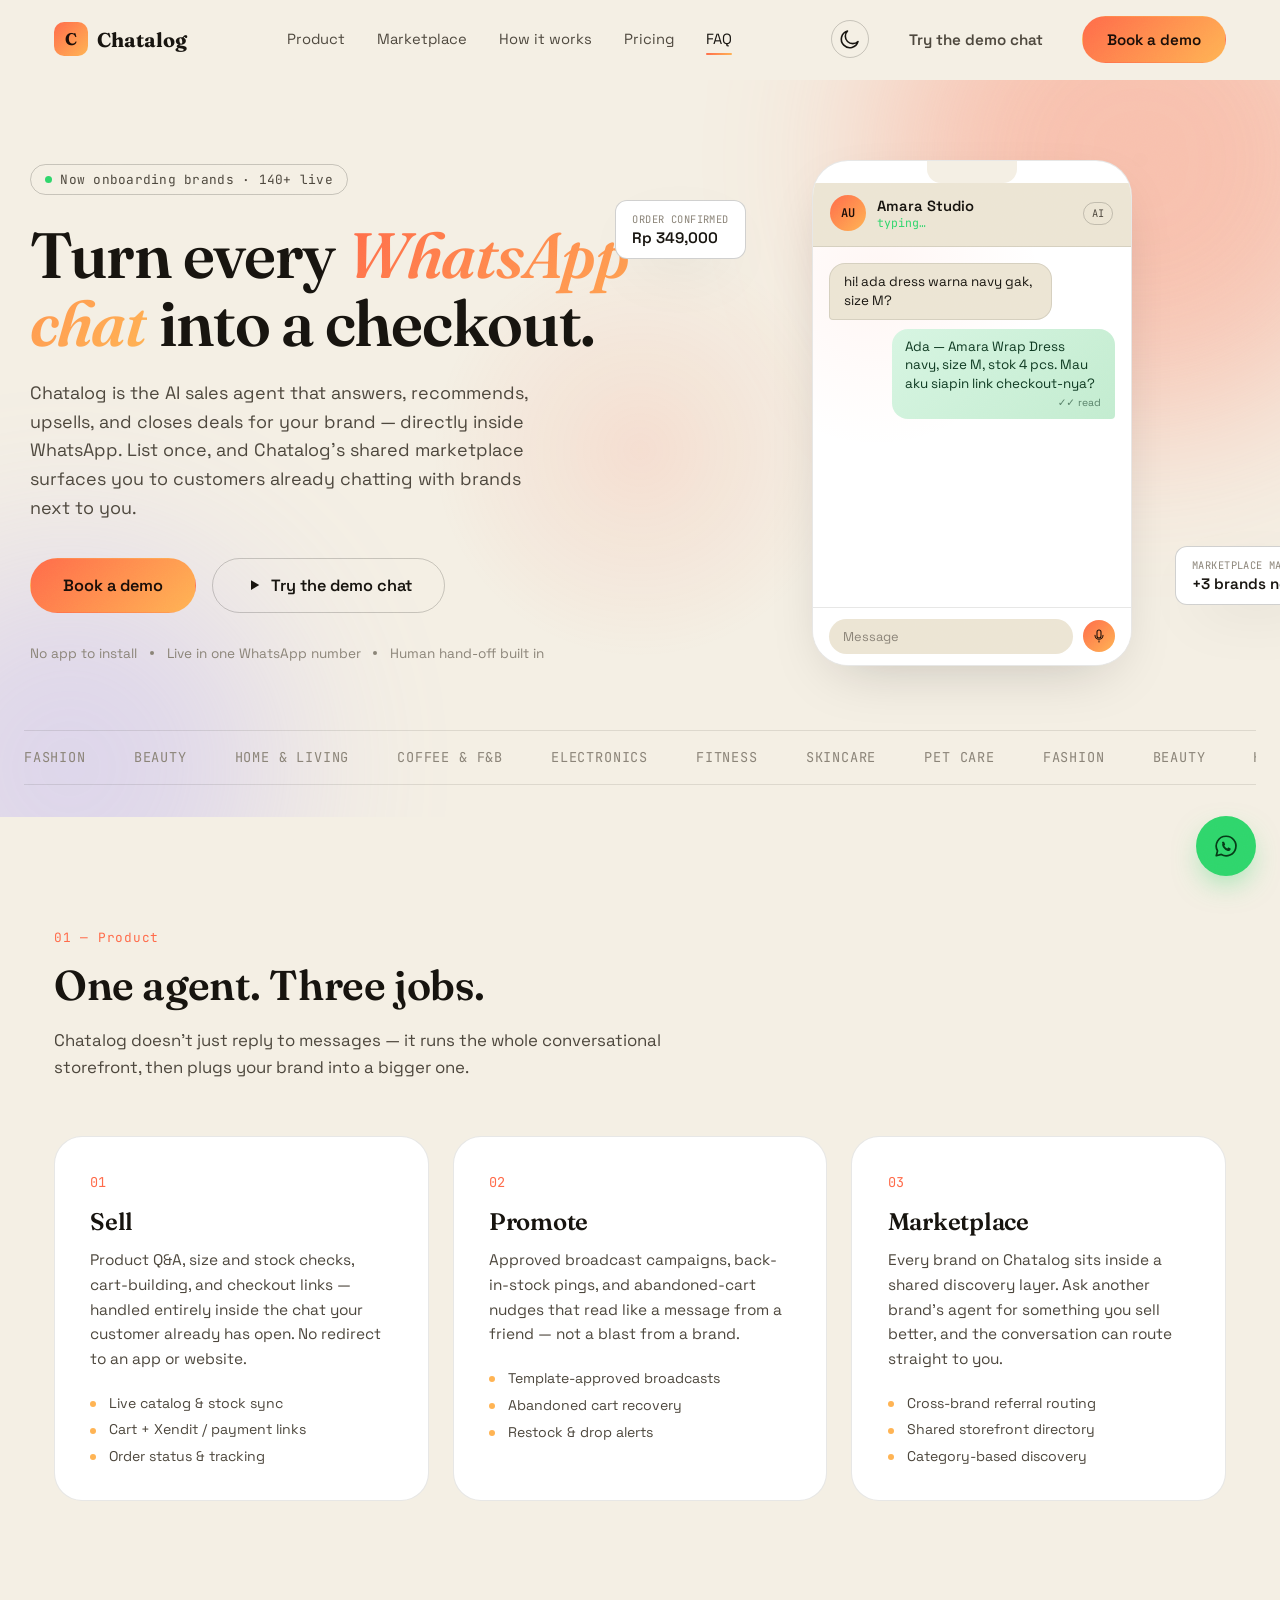
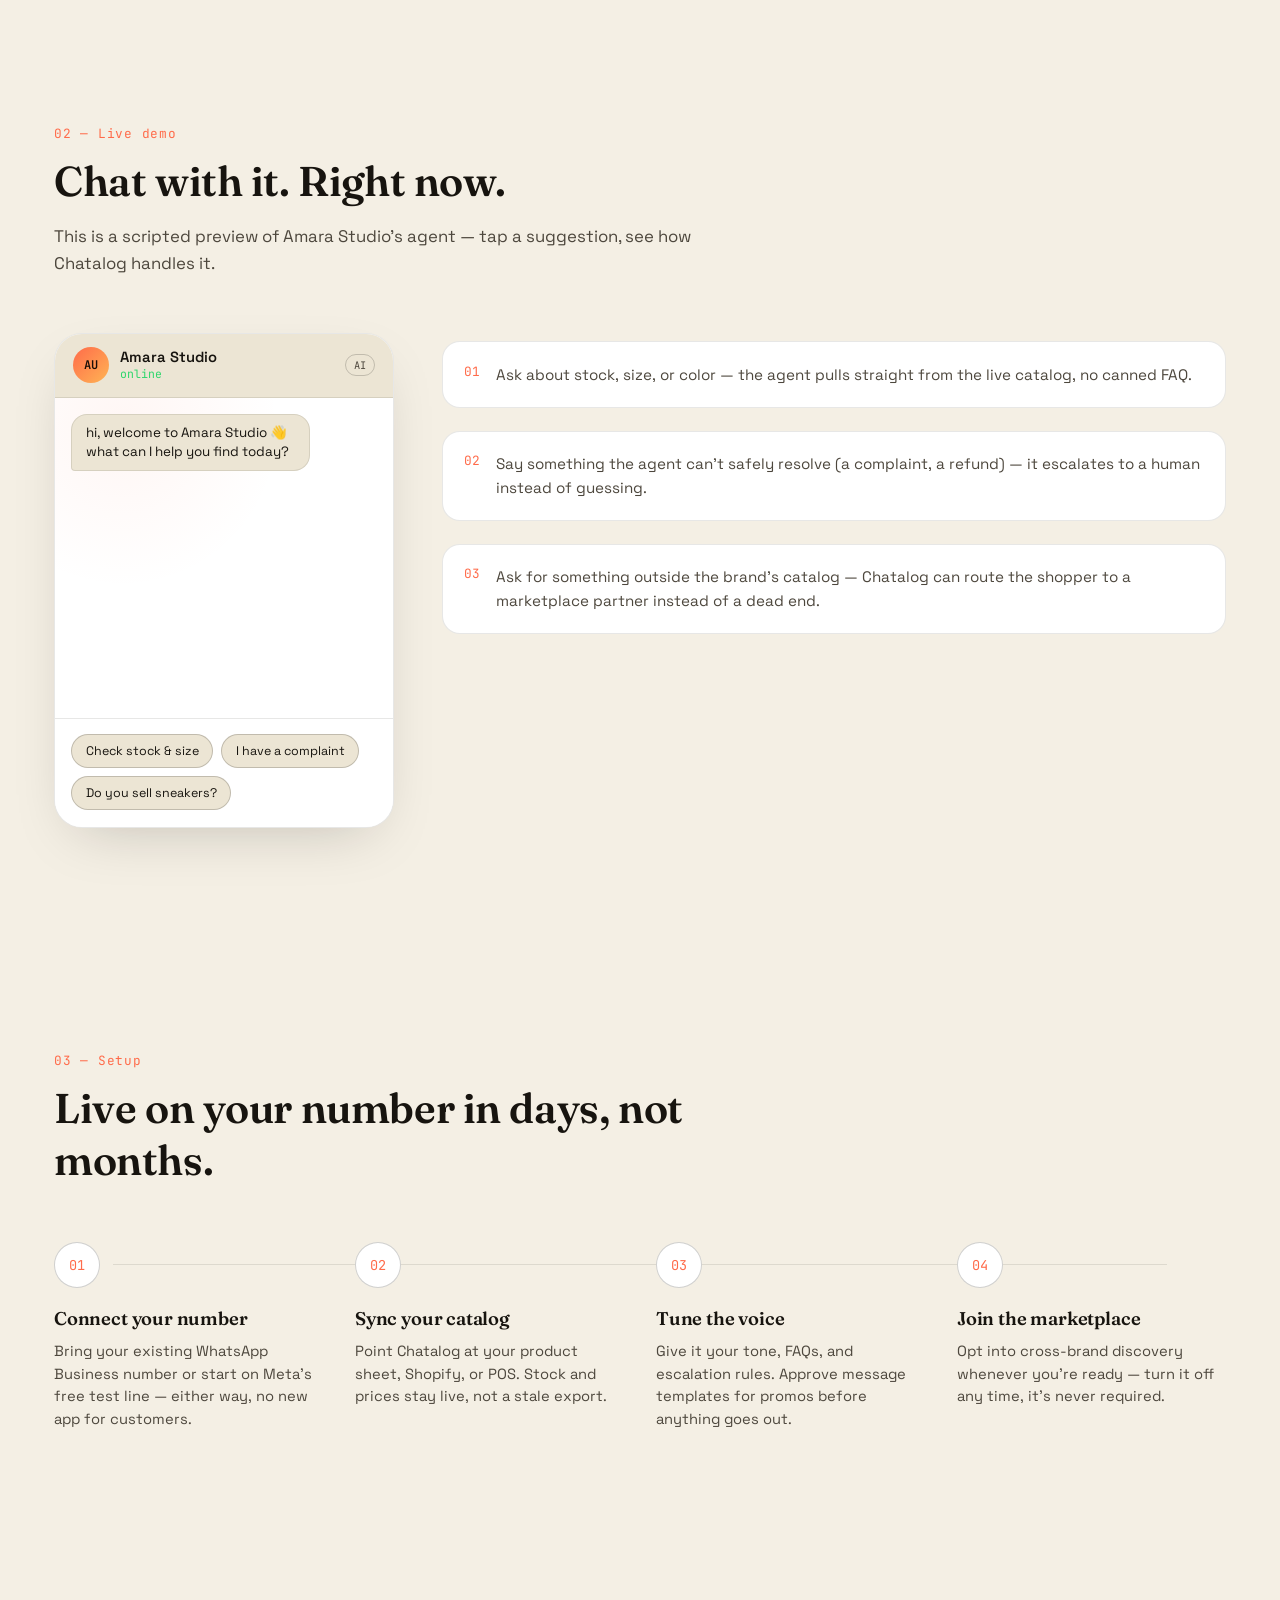
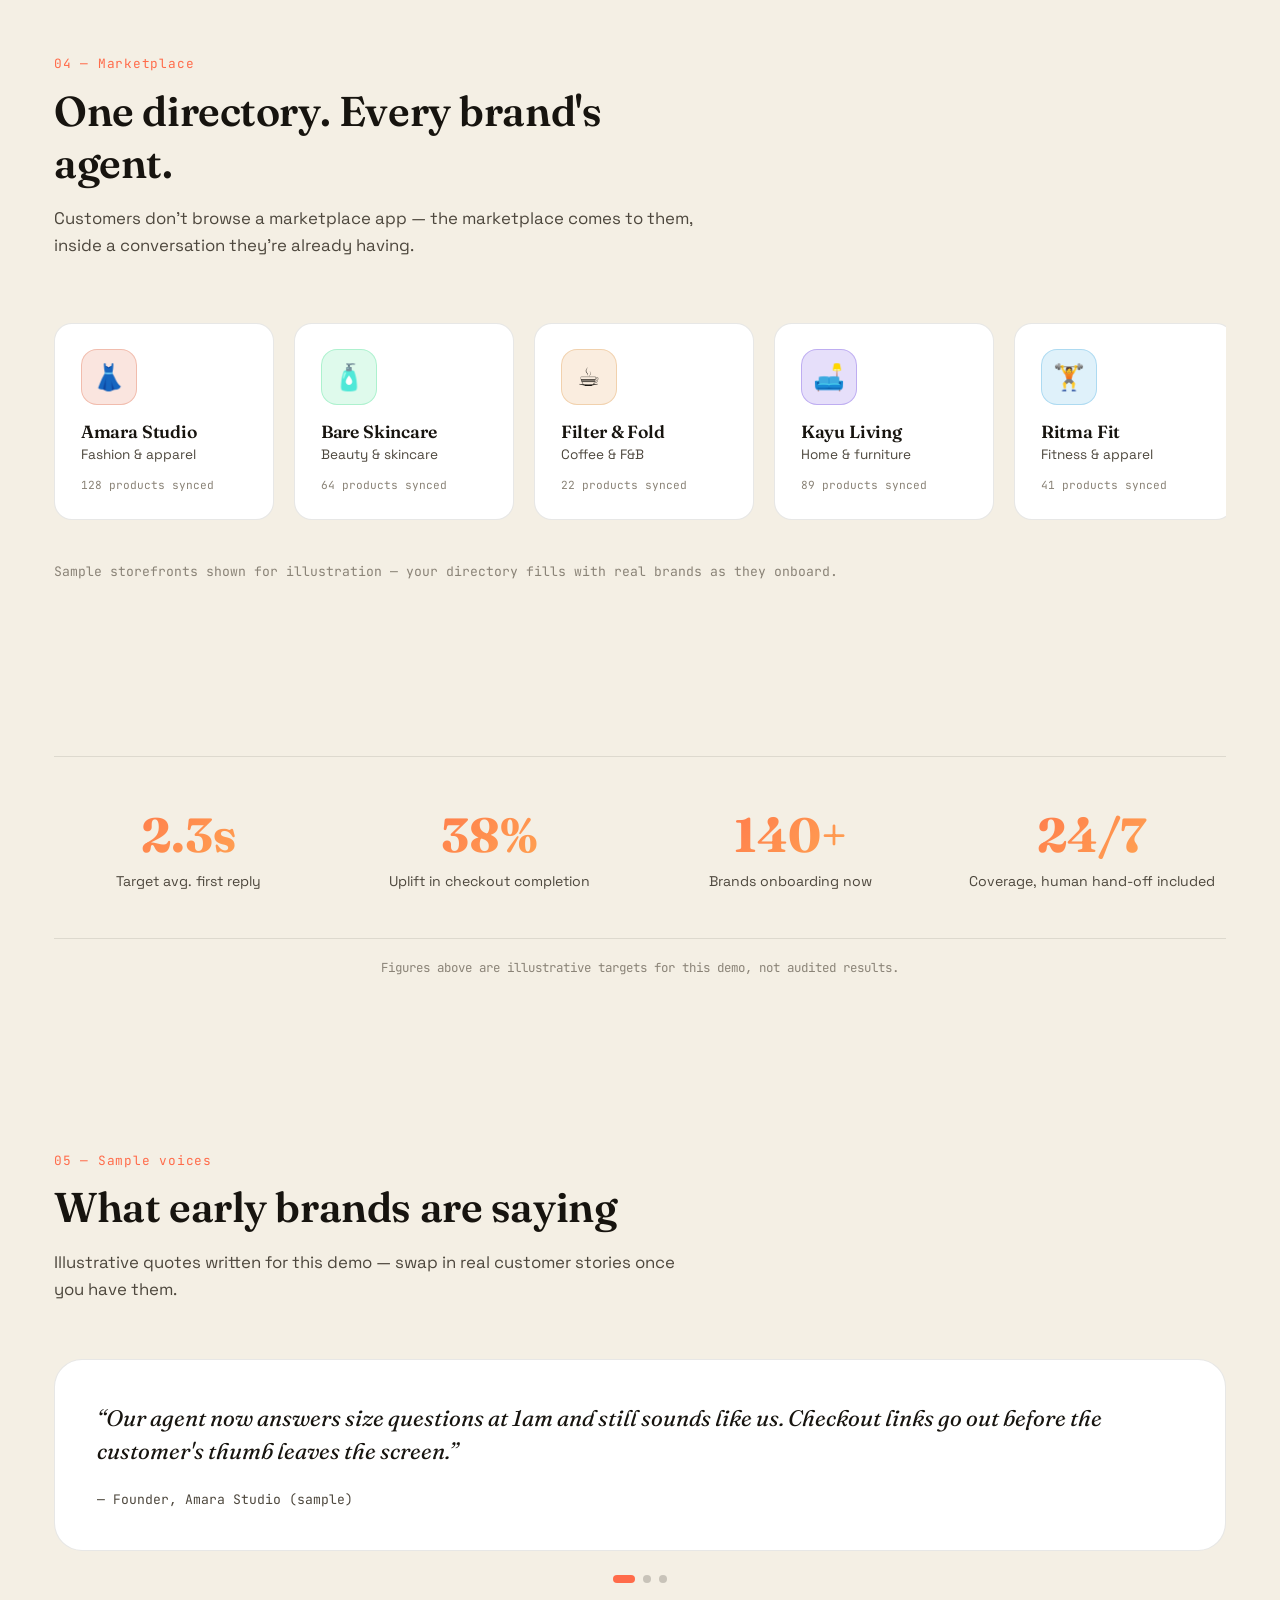
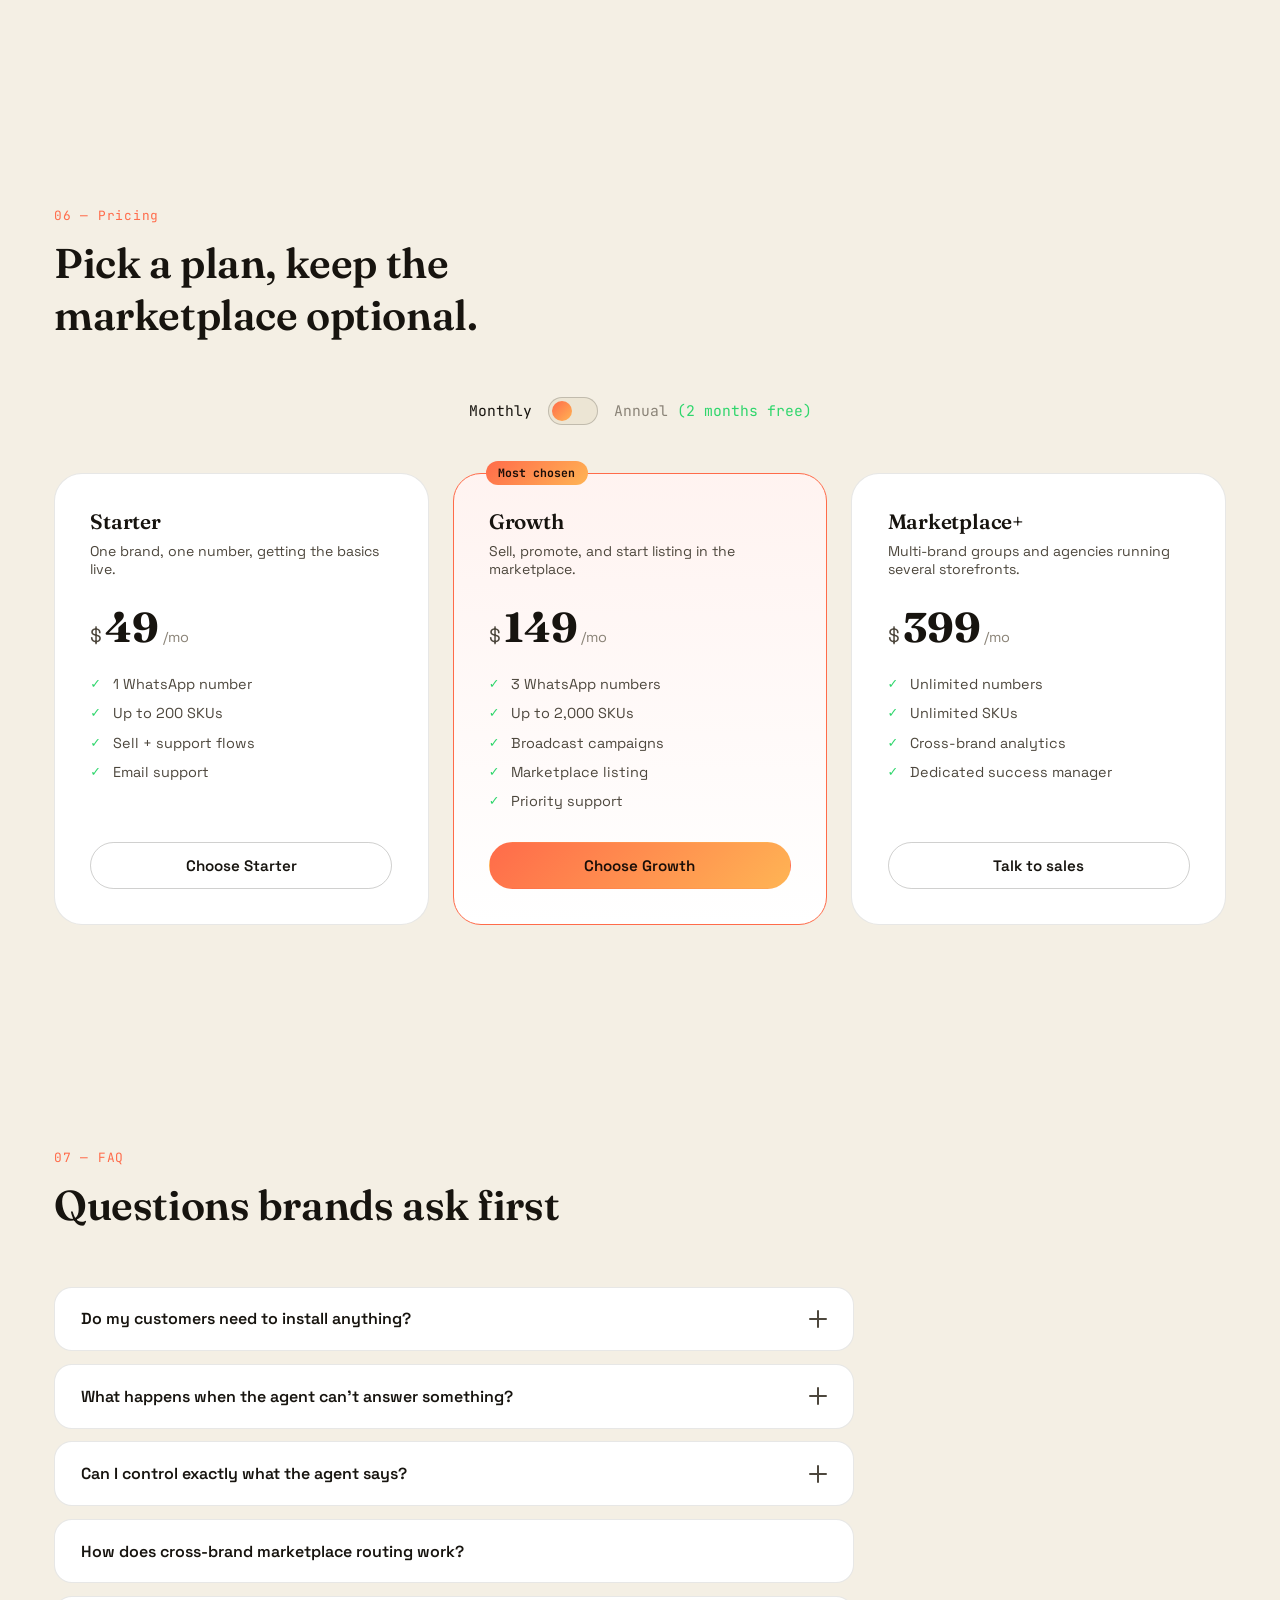
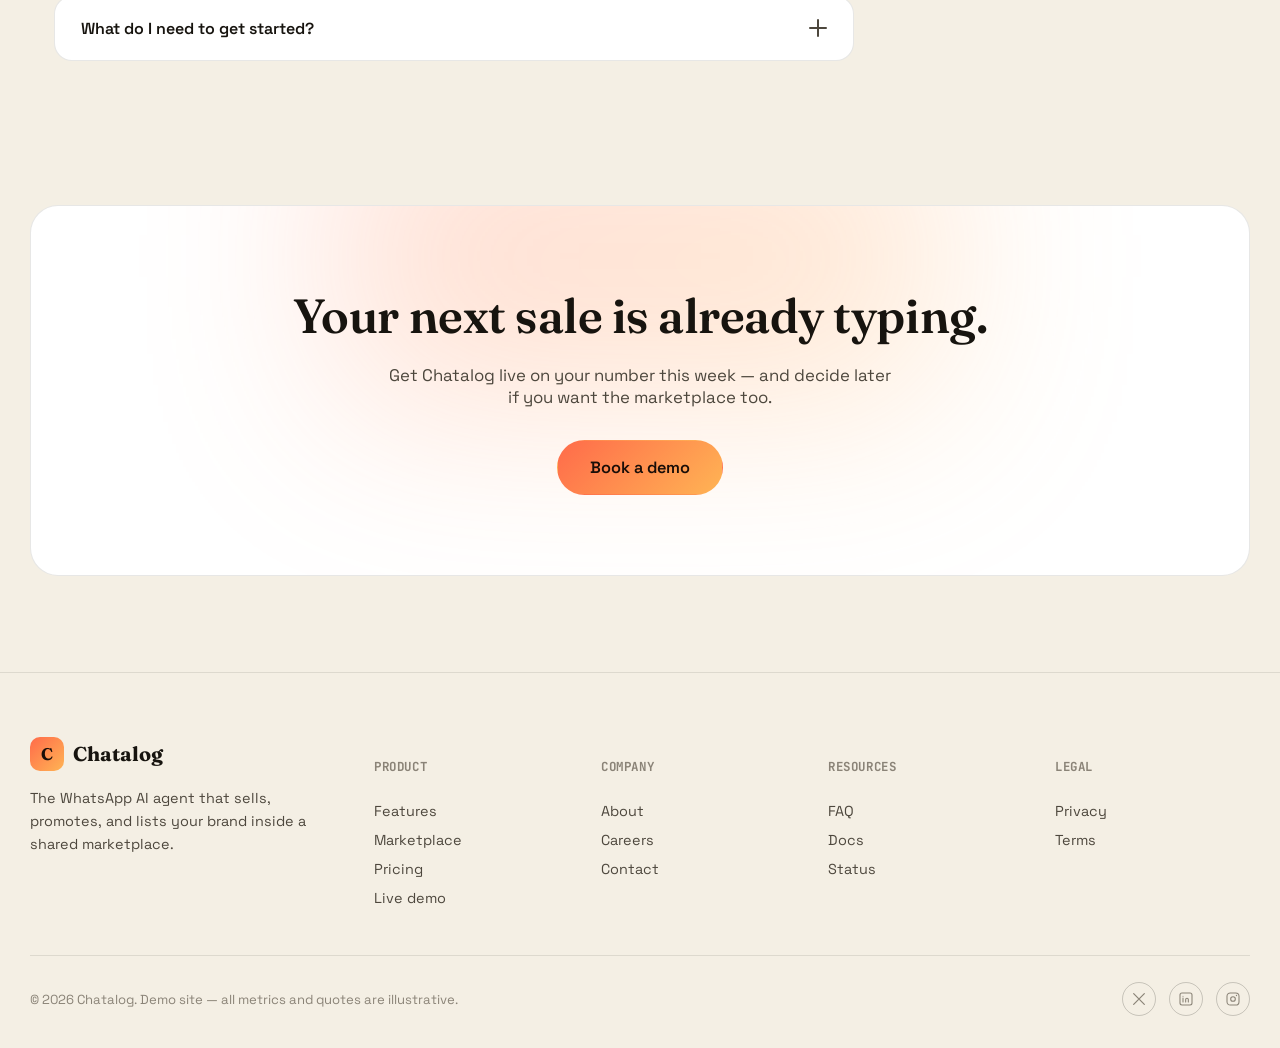
==== index.html @ 67da3dd6 "Add Chatalog landing site Standalone WhatsApp AI marketplace demo site." ====
<!DOCTYPE html>
<html lang="en">
<head>
<meta charset="UTF-8">
<meta name="viewport" content="width=device-width, initial-scale=1.0">
<title>Chatalog — The WhatsApp AI agent that sells for your brand</title>
<meta name="description" content="Chatalog is the WhatsApp AI agent that sells, promotes, and lists your brand inside a shared marketplace — so customers discover you from every conversation, not just your own.">
<link rel="preconnect" href="https://fonts.googleapis.com">
<link rel="preconnect" href="https://fonts.gstatic.com" crossorigin>
<link href="https://fonts.googleapis.com/css2?family=Fraunces:ital,opsz,wght@0,9..144,300;0,9..144,500;0,9..144,600;0,9..144,700;1,9..144,400;1,9..144,500&family=Space+Grotesk:wght@400;500;600;700&family=JetBrains+Mono:wght@400;500;600&display=swap" rel="stylesheet">
<link rel="stylesheet" href="styles.css">
</head>
<body>

<div class="grain"></div>
<div class="cursor-glow" id="cursorGlow"></div>

<!-- NAV -->
<header class="nav" id="nav">
  <div class="nav-inner">
    <a href="#top" class="brand">
      <span class="brand-mark">C</span>
      <span class="brand-name">Chatalog</span>
    </a>
    <nav class="nav-links" id="navLinks">
      <a href="#product" data-nav>Product</a>
      <a href="#marketplace" data-nav>Marketplace</a>
      <a href="#how" data-nav>How it works</a>
      <a href="#pricing" data-nav>Pricing</a>
      <a href="#faq" data-nav>FAQ</a>
    </nav>
    <div class="nav-actions">
      <button class="theme-toggle" id="themeToggle" aria-label="Toggle theme" title="Toggle theme">
        <svg class="icon-sun" viewBox="0 0 24 24" fill="none"><circle cx="12" cy="12" r="4.2" stroke="currentColor" stroke-width="1.6"/><path d="M12 2.5v2.2M12 19.3v2.2M21.5 12h-2.2M4.7 12H2.5M18.4 5.6l-1.55 1.55M7.15 16.85 5.6 18.4M18.4 18.4l-1.55-1.55M7.15 7.15 5.6 5.6" stroke="currentColor" stroke-width="1.6" stroke-linecap="round"/></svg>
        <svg class="icon-moon" viewBox="0 0 24 24" fill="none"><path d="M20 14.5A8.5 8.5 0 1 1 9.5 4a7 7 0 0 0 10.5 10.5Z" stroke="currentColor" stroke-width="1.6" stroke-linejoin="round"/></svg>
      </button>
      <a href="#demo" class="btn btn-ghost">Try the demo chat</a>
      <a href="#pricing" class="btn btn-solid">Book a demo</a>
    </div>
    <button class="hamburger" id="hamburger" aria-label="Open menu">
      <span></span><span></span><span></span>
    </button>
  </div>
</header>

<div class="mobile-menu" id="mobileMenu">
  <a href="#product" data-nav>Product</a>
  <a href="#marketplace" data-nav>Marketplace</a>
  <a href="#how" data-nav>How it works</a>
  <a href="#pricing" data-nav>Pricing</a>
  <a href="#faq" data-nav>FAQ</a>
  <a href="#pricing" class="btn btn-solid" style="margin-top:1rem;">Book a demo</a>
</div>

<main id="top">

  <!-- HERO -->
  <section class="hero">
    <div class="hero-blob blob-a"></div>
    <div class="hero-blob blob-b"></div>
    <div class="hero-inner">
      <div class="hero-copy">
        <p class="eyebrow"><span class="dot-pulse"></span>Now onboarding brands · 140+ live</p>
        <h1>Turn every <em>WhatsApp chat</em> into a checkout.</h1>
        <p class="hero-sub">Chatalog is the AI sales agent that answers, recommends, upsells, and closes deals for your brand — directly inside WhatsApp. List once, and Chatalog's shared marketplace surfaces you to customers already chatting with brands next to you.</p>
        <div class="hero-cta">
          <a href="#pricing" class="btn btn-solid btn-lg">Book a demo</a>
          <a href="#demo" class="btn btn-outline btn-lg">
            <svg width="18" height="18" viewBox="0 0 24 24" fill="none"><path d="M8 5.5v13l11-6.5-11-6.5Z" fill="currentColor"/></svg>
            Try the demo chat
          </a>
        </div>
        <div class="hero-trust">
          <span>No app to install</span><i></i><span>Live in one WhatsApp number</span><i></i><span>Human hand-off built in</span>
        </div>
      </div>

      <div class="hero-visual">
        <div class="phone">
          <div class="phone-notch"></div>
          <div class="phone-head">
            <div class="phone-avatar">AU</div>
            <div>
              <div class="phone-name">Amara Studio</div>
              <div class="phone-status" id="phoneStatus">typing…</div>
            </div>
            <div class="phone-badge">AI</div>
          </div>
          <div class="phone-body" id="phoneBody"></div>
          <div class="phone-input">
            <span>Message</span>
            <div class="mic"><svg width="16" height="16" viewBox="0 0 24 24" fill="none"><path d="M12 15a3 3 0 0 0 3-3V6a3 3 0 1 0-6 0v6a3 3 0 0 0 3 3Z" stroke="currentColor" stroke-width="1.6"/><path d="M6 11a6 6 0 0 0 12 0M12 19v2" stroke="currentColor" stroke-width="1.6" stroke-linecap="round"/></svg></div>
          </div>
        </div>
        <div class="float-card card-1">
          <span class="fc-label">Order confirmed</span>
          <span class="fc-value">Rp 349,000</span>
        </div>
        <div class="float-card card-2">
          <span class="fc-label">Marketplace match</span>
          <span class="fc-value">+3 brands nearby</span>
        </div>
      </div>
    </div>

    <div class="marquee" aria-hidden="true">
      <div class="marquee-track">
        <span>Fashion</span><span>Beauty</span><span>Home &amp; Living</span><span>Coffee &amp; F&amp;B</span><span>Electronics</span><span>Fitness</span><span>Skincare</span><span>Pet Care</span>
        <span>Fashion</span><span>Beauty</span><span>Home &amp; Living</span><span>Coffee &amp; F&amp;B</span><span>Electronics</span><span>Fitness</span><span>Skincare</span><span>Pet Care</span>
      </div>
    </div>
  </section>

  <!-- PRODUCT / PILLARS -->
  <section class="section" id="product">
    <div class="section-head">
      <p class="kicker">01 — Product</p>
      <h2>One agent. Three jobs.</h2>
      <p class="section-sub">Chatalog doesn't just reply to messages — it runs the whole conversational storefront, then plugs your brand into a bigger one.</p>
    </div>

    <div class="pillars">
      <article class="pillar reveal">
        <div class="pillar-num">01</div>
        <h3>Sell</h3>
        <p>Product Q&amp;A, size and stock checks, cart-building, and checkout links — handled entirely inside the chat your customer already has open. No redirect to an app or website.</p>
        <ul class="pillar-list">
          <li>Live catalog &amp; stock sync</li>
          <li>Cart + Xendit / payment links</li>
          <li>Order status &amp; tracking</li>
        </ul>
      </article>
      <article class="pillar reveal">
        <div class="pillar-num">02</div>
        <h3>Promote</h3>
        <p>Approved broadcast campaigns, back-in-stock pings, and abandoned-cart nudges that read like a message from a friend — not a blast from a brand.</p>
        <ul class="pillar-list">
          <li>Template-approved broadcasts</li>
          <li>Abandoned cart recovery</li>
          <li>Restock &amp; drop alerts</li>
        </ul>
      </article>
      <article class="pillar reveal">
        <div class="pillar-num">03</div>
        <h3>Marketplace</h3>
        <p>Every brand on Chatalog sits inside a shared discovery layer. Ask another brand's agent for something you sell better, and the conversation can route straight to you.</p>
        <ul class="pillar-list">
          <li>Cross-brand referral routing</li>
          <li>Shared storefront directory</li>
          <li>Category-based discovery</li>
        </ul>
      </article>
    </div>
  </section>

  <!-- INTERACTIVE DEMO -->
  <section class="section section-demo" id="demo">
    <div class="section-head">
      <p class="kicker">02 — Live demo</p>
      <h2>Chat with it. Right now.</h2>
      <p class="section-sub">This is a scripted preview of Amara Studio's agent — tap a suggestion, see how Chatalog handles it.</p>
    </div>

    <div class="demo-wrap">
      <div class="demo-phone">
        <div class="phone-head">
          <div class="phone-avatar">AU</div>
          <div>
            <div class="phone-name">Amara Studio</div>
            <div class="phone-status" id="demoStatus">online</div>
          </div>
          <div class="phone-badge">AI</div>
        </div>
        <div class="phone-body" id="demoBody"></div>
        <div class="demo-quickreplies" id="demoQuick"></div>
      </div>

      <div class="demo-notes">
        <div class="note reveal">
          <span class="note-tag">01</span>
          <p>Ask about stock, size, or color — the agent pulls straight from the live catalog, no canned FAQ.</p>
        </div>
        <div class="note reveal">
          <span class="note-tag">02</span>
          <p>Say something the agent can't safely resolve (a complaint, a refund) — it escalates to a human instead of guessing.</p>
        </div>
        <div class="note reveal">
          <span class="note-tag">03</span>
          <p>Ask for something outside the brand's catalog — Chatalog can route the shopper to a marketplace partner instead of a dead end.</p>
        </div>
      </div>
    </div>
  </section>

  <!-- HOW IT WORKS -->
  <section class="section" id="how">
    <div class="section-head">
      <p class="kicker">03 — Setup</p>
      <h2>Live on your number in days, not months.</h2>
    </div>
    <div class="timeline">
      <div class="timeline-line"></div>
      <div class="tl-step reveal">
        <div class="tl-dot">01</div>
        <h4>Connect your number</h4>
        <p>Bring your existing WhatsApp Business number or start on Meta's free test line — either way, no new app for customers.</p>
      </div>
      <div class="tl-step reveal">
        <div class="tl-dot">02</div>
        <h4>Sync your catalog</h4>
        <p>Point Chatalog at your product sheet, Shopify, or POS. Stock and prices stay live, not a stale export.</p>
      </div>
      <div class="tl-step reveal">
        <div class="tl-dot">03</div>
        <h4>Tune the voice</h4>
        <p>Give it your tone, FAQs, and escalation rules. Approve message templates for promos before anything goes out.</p>
      </div>
      <div class="tl-step reveal">
        <div class="tl-dot">04</div>
        <h4>Join the marketplace</h4>
        <p>Opt into cross-brand discovery whenever you're ready — turn it off any time, it's never required.</p>
      </div>
    </div>
  </section>

  <!-- MARKETPLACE SHOWCASE -->
  <section class="section" id="marketplace">
    <div class="section-head">
      <p class="kicker">04 — Marketplace</p>
      <h2>One directory. Every brand's agent.</h2>
      <p class="section-sub">Customers don't browse a marketplace app — the marketplace comes to them, inside a conversation they're already having.</p>
    </div>

    <div class="mp-scroller" id="mpScroller">
      <article class="mp-card reveal" style="--hue:14;">
        <div class="mp-thumb">👗</div>
        <h4>Amara Studio</h4>
        <p>Fashion &amp; apparel</p>
        <span class="mp-meta">128 products synced</span>
      </article>
      <article class="mp-card reveal" style="--hue:150;">
        <div class="mp-thumb">🧴</div>
        <h4>Bare Skincare</h4>
        <p>Beauty &amp; skincare</p>
        <span class="mp-meta">64 products synced</span>
      </article>
      <article class="mp-card reveal" style="--hue:32;">
        <div class="mp-thumb">☕</div>
        <h4>Filter &amp; Fold</h4>
        <p>Coffee &amp; F&amp;B</p>
        <span class="mp-meta">22 products synced</span>
      </article>
      <article class="mp-card reveal" style="--hue:255;">
        <div class="mp-thumb">🛋️</div>
        <h4>Kayu Living</h4>
        <p>Home &amp; furniture</p>
        <span class="mp-meta">89 products synced</span>
      </article>
      <article class="mp-card reveal" style="--hue:200;">
        <div class="mp-thumb">🏋️</div>
        <h4>Ritma Fit</h4>
        <p>Fitness &amp; apparel</p>
        <span class="mp-meta">41 products synced</span>
      </article>
      <article class="mp-card reveal" style="--hue:330;">
        <div class="mp-thumb">🐾</div>
        <h4>Mochi &amp; Co</h4>
        <p>Pet care</p>
        <span class="mp-meta">37 products synced</span>
      </article>
    </div>
    <p class="mp-caption">Sample storefronts shown for illustration — your directory fills with real brands as they onboard.</p>
  </section>

  <!-- STATS -->
  <section class="section stats-band">
    <div class="stats-grid">
      <div class="stat reveal">
        <span class="stat-num" data-count="2.3" data-suffix="s">0</span>
        <span class="stat-label">Target avg. first reply</span>
      </div>
      <div class="stat reveal">
        <span class="stat-num" data-count="38" data-suffix="%">0</span>
        <span class="stat-label">Uplift in checkout completion</span>
      </div>
      <div class="stat reveal">
        <span class="stat-num" data-count="140" data-suffix="+">0</span>
        <span class="stat-label">Brands onboarding now</span>
      </div>
      <div class="stat reveal">
        <span class="stat-num" data-count="24" data-suffix="/7">0</span>
        <span class="stat-label">Coverage, human hand-off included</span>
      </div>
    </div>
    <p class="stats-note">Figures above are illustrative targets for this demo, not audited results.</p>
  </section>

  <!-- TESTIMONIALS -->
  <section class="section" id="testimonials">
    <div class="section-head">
      <p class="kicker">05 — Sample voices</p>
      <h2>What early brands are saying</h2>
      <p class="section-sub">Illustrative quotes written for this demo — swap in real customer stories once you have them.</p>
    </div>
    <div class="quote-wrap">
      <div class="quote-track" id="quoteTrack">
        <blockquote class="quote-card">
          <p>“Our agent now answers size questions at 1am and still sounds like us. Checkout links go out before the customer's thumb leaves the screen.”</p>
          <footer>— Founder, Amara Studio (sample)</footer>
        </blockquote>
        <blockquote class="quote-card">
          <p>“Two weeks after joining the marketplace we started getting orders referred from a home goods brand's chat. We never built that funnel — Chatalog did.”</p>
          <footer>— Ops lead, Kayu Living (sample)</footer>
        </blockquote>
        <blockquote class="quote-card">
          <p>“The escalation rule is what sold us — the bot never pretends to know a refund policy it doesn't. It just hands off, fast.”</p>
          <footer>— CX manager, Bare Skincare (sample)</footer>
        </blockquote>
      </div>
      <div class="quote-dots" id="quoteDots"></div>
    </div>
  </section>

  <!-- PRICING -->
  <section class="section" id="pricing">
    <div class="section-head">
      <p class="kicker">06 — Pricing</p>
      <h2>Pick a plan, keep the marketplace optional.</h2>
    </div>

    <div class="pricing-toggle">
      <span class="pt-label" data-active="true">Monthly</span>
      <button class="pt-switch" id="ptSwitch" aria-label="Toggle annual pricing"><span class="pt-knob"></span></button>
      <span class="pt-label">Annual <em>(2 months free)</em></span>
    </div>

    <div class="pricing-grid">
      <div class="price-card reveal">
        <h3>Starter</h3>
        <p class="price-desc">One brand, one number, getting the basics live.</p>
        <div class="price-amount"><span class="price-cur">$</span><span class="price-num" data-monthly="49" data-annual="41">49</span><span class="price-per">/mo</span></div>
        <ul class="price-features">
          <li>1 WhatsApp number</li>
          <li>Up to 200 SKUs</li>
          <li>Sell + support flows</li>
          <li>Email support</li>
        </ul>
        <a href="#" class="btn btn-outline btn-block">Choose Starter</a>
      </div>

      <div class="price-card price-featured reveal">
        <span class="price-ribbon">Most chosen</span>
        <h3>Growth</h3>
        <p class="price-desc">Sell, promote, and start listing in the marketplace.</p>
        <div class="price-amount"><span class="price-cur">$</span><span class="price-num" data-monthly="149" data-annual="124">149</span><span class="price-per">/mo</span></div>
        <ul class="price-features">
          <li>3 WhatsApp numbers</li>
          <li>Up to 2,000 SKUs</li>
          <li>Broadcast campaigns</li>
          <li>Marketplace listing</li>
          <li>Priority support</li>
        </ul>
        <a href="#" class="btn btn-solid btn-block">Choose Growth</a>
      </div>

      <div class="price-card reveal">
        <h3>Marketplace+</h3>
        <p class="price-desc">Multi-brand groups and agencies running several storefronts.</p>
        <div class="price-amount"><span class="price-cur">$</span><span class="price-num" data-monthly="399" data-annual="333">399</span><span class="price-per">/mo</span></div>
        <ul class="price-features">
          <li>Unlimited numbers</li>
          <li>Unlimited SKUs</li>
          <li>Cross-brand analytics</li>
          <li>Dedicated success manager</li>
        </ul>
        <a href="#" class="btn btn-outline btn-block">Talk to sales</a>
      </div>
    </div>
  </section>

  <!-- FAQ -->
  <section class="section" id="faq">
    <div class="section-head">
      <p class="kicker">07 — FAQ</p>
      <h2>Questions brands ask first</h2>
    </div>
    <div class="faq-list">
      <div class="faq-item reveal">
        <button class="faq-q">Do my customers need to install anything?<span class="faq-plus"></span></button>
        <div class="faq-a"><p>No. Chatalog runs on WhatsApp Business numbers your customers already message. There's no separate app, web portal, or account to create on their end.</p></div>
      </div>
      <div class="faq-item reveal">
        <button class="faq-q">What happens when the agent can't answer something?<span class="faq-plus"></span></button>
        <div class="faq-a"><p>It escalates to a human on your team instead of guessing — refund requests, complaints, and anything outside its confidence threshold get handed off with full chat context attached.</p></div>
      </div>
      <div class="faq-item reveal">
        <button class="faq-q">Can I control exactly what the agent says?<span class="faq-plus"></span></button>
        <div class="faq-a"><p>Yes — you set the tone, the FAQ answers, escalation rules, and approve every outbound broadcast template before it can be sent.</p></div>
      </div>
      <div class="faq-item reveal">
        <button class="faq-q">How does cross-brand marketplace routing work?</button>
        <div class="faq-a"><p>It's opt-in. When a shopper asks your agent for something outside your catalog, it can suggest a relevant marketplace partner instead of a dead end — and the reverse happens for you, too.</p></div>
      </div>
      <div class="faq-item reveal">
        <button class="faq-q">What do I need to get started?<span class="faq-plus"></span></button>
        <div class="faq-a"><p>A WhatsApp Business number (or Meta's free test number to trial it), and a product catalog — a spreadsheet is enough to start.</p></div>
      </div>
    </div>
  </section>

  <!-- CTA BANNER -->
  <section class="cta-banner">
    <div class="cta-blob"></div>
    <h2>Your next sale is already typing.</h2>
    <p>Get Chatalog live on your number this week — and decide later if you want the marketplace too.</p>
    <a href="#pricing" class="btn btn-solid btn-lg">Book a demo</a>
  </section>

</main>

<!-- FOOTER -->
<footer class="footer">
  <div class="footer-top">
    <div class="footer-brand">
      <a href="#top" class="brand"><span class="brand-mark">C</span><span class="brand-name">Chatalog</span></a>
      <p>The WhatsApp AI agent that sells, promotes, and lists your brand inside a shared marketplace.</p>
    </div>
    <div class="footer-col">
      <h5>Product</h5>
      <a href="#product">Features</a>
      <a href="#marketplace">Marketplace</a>
      <a href="#pricing">Pricing</a>
      <a href="#demo">Live demo</a>
    </div>
    <div class="footer-col">
      <h5>Company</h5>
      <a href="#">About</a>
      <a href="#">Careers</a>
      <a href="#">Contact</a>
    </div>
    <div class="footer-col">
      <h5>Resources</h5>
      <a href="#faq">FAQ</a>
      <a href="#">Docs</a>
      <a href="#">Status</a>
    </div>
    <div class="footer-col">
      <h5>Legal</h5>
      <a href="#">Privacy</a>
      <a href="#">Terms</a>
    </div>
  </div>
  <div class="footer-bottom">
    <span>© 2026 Chatalog. Demo site — all metrics and quotes are illustrative.</span>
    <div class="footer-socials">
      <a href="#" aria-label="X"><svg width="16" height="16" viewBox="0 0 24 24" fill="currentColor"><path d="M4 4l16 16M20 4 4 20" stroke="currentColor" stroke-width="1.8" stroke-linecap="round"/></svg></a>
      <a href="#" aria-label="LinkedIn"><svg width="16" height="16" viewBox="0 0 24 24" fill="none"><rect x="3" y="3" width="18" height="18" rx="3" stroke="currentColor" stroke-width="1.6"/><path d="M7.5 10.5v6M7.5 7.8v.01M11.5 16.5v-3.6c0-1.2.9-2 2-2s2 .8 2 2v3.6" stroke="currentColor" stroke-width="1.6" stroke-linecap="round"/></svg></a>
      <a href="#" aria-label="Instagram"><svg width="16" height="16" viewBox="0 0 24 24" fill="none"><rect x="3" y="3" width="18" height="18" rx="5" stroke="currentColor" stroke-width="1.6"/><circle cx="12" cy="12" r="3.5" stroke="currentColor" stroke-width="1.6"/><circle cx="17.2" cy="6.8" r="1" fill="currentColor"/></svg></a>
    </div>
  </div>
</footer>

<!-- FLOATING WA WIDGET -->
<button class="wa-fab" id="waFab" aria-label="Open chat">
  <svg width="26" height="26" viewBox="0 0 24 24" fill="none"><path d="M12 3a9 9 0 0 0-7.8 13.5L3 21l4.7-1.2A9 9 0 1 0 12 3Z" stroke="currentColor" stroke-width="1.6" stroke-linejoin="round"/><path d="M8.3 8.7c.2-.6.6-.6.9-.6h.6c.2 0 .4 0 .6.5s.6 1.6.7 1.7c.1.1.1.3 0 .5s-.2.3-.4.5-.3.4-.1.7c.2.4 1 1.5 2.1 2.1.3.2.5.1.7-.1l.4-.5c.2-.2.4-.2.6-.1l1.5.7c.2.1.4.2.4.4 0 .5-.2 1.4-1 1.8-.7.4-1.4.4-2.3 0-1.9-.7-3.6-2.4-4.3-4.3-.4-.9-.4-1.6 0-2.3Z" fill="currentColor"/></svg>
</button>
<div class="wa-panel" id="waPanel">
  <div class="wa-panel-head">
    <div class="phone-avatar">C</div>
    <div>
      <div class="phone-name">Chatalog</div>
      <div class="phone-status">Ask us anything</div>
    </div>
    <button class="wa-close" id="waClose" aria-label="Close">&times;</button>
  </div>
  <div class="wa-panel-body" id="waBody"></div>
  <form class="wa-panel-input" id="waForm">
    <input type="text" id="waInput" placeholder="Type a message…" autocomplete="off">
    <button type="submit" aria-label="Send">
      <svg width="18" height="18" viewBox="0 0 24 24" fill="none"><path d="m4 12 16-8-6 16-3-6-7-2Z" fill="currentColor"/></svg>
    </button>
  </form>
</div>

<script src="script.js"></script>
</body>
</html>
---- styles.css ----
/* ============ TOKENS ============ */
:root {
  --bg: #0b0b0d;
  --bg-elev: #131318;
  --bg-elev-2: #1a1a21;
  --paper: #f4efe4;
  --text: #f4efe4;
  --text-dim: #b7b1a3;
  --text-faint: #77716a;
  --coral: #ff6b4a;
  --amber: #ffb454;
  --whatsapp: #2fd66c;
  --violet: #9b8cff;
  --border: rgba(244,239,228,0.12);
  --border-strong: rgba(244,239,228,0.22);
  --radius-lg: 28px;
  --radius-md: 18px;
  --radius-sm: 12px;
  --font-display: 'Fraunces', Georgia, serif;
  --font-body: 'Space Grotesk', system-ui, -apple-system, sans-serif;
  --font-mono: 'JetBrains Mono', ui-monospace, monospace;
  --shadow-soft: 0 20px 60px -20px rgba(0,0,0,0.6);
  --grad-warm: linear-gradient(135deg, var(--coral), var(--amber));
  color-scheme: dark;
}

:root[data-theme="light"] {
  --bg: #f4efe4;
  --bg-elev: #ffffff;
  --bg-elev-2: #ece5d4;
  --paper: #17140f;
  --text: #17140f;
  --text-dim: #4d473d;
  --text-faint: #8a8377;
  --border: rgba(23,20,15,0.1);
  --border-strong: rgba(23,20,15,0.2);
  --shadow-soft: 0 20px 60px -25px rgba(23,20,15,0.25);
  color-scheme: light;
}

* { box-sizing: border-box; }
html { scroll-behavior: smooth; }
body {
  margin: 0;
  background: var(--bg);
  color: var(--text);
  font-family: var(--font-body);
  -webkit-font-smoothing: antialiased;
  overflow-x: hidden;
  transition: background .4s ease, color .4s ease;
}
h1,h2,h3,h4 { font-family: var(--font-display); font-weight: 600; margin: 0; letter-spacing: -0.01em; }
p { margin: 0; }
a { color: inherit; text-decoration: none; }
ul { margin: 0; padding: 0; list-style: none; }
button { font-family: inherit; cursor: pointer; }

.grain {
  position: fixed; inset: 0; pointer-events: none; z-index: 999; opacity: .05; mix-blend-mode: overlay;
  background-image: url("data:image/svg+xml,%3Csvg xmlns='http://www.w3.org/2000/svg' width='120' height='120'%3E%3Cfilter id='n'%3E%3CfeTurbulence type='fractalNoise' baseFrequency='0.9' numOctaves='2' stitchTiles='stitch'/%3E%3C/filter%3E%3Crect width='100%25' height='100%25' filter='url(%23n)'/%3E%3C/svg%3E");
}

.cursor-glow {
  position: fixed; top: 0; left: 0; width: 420px; height: 420px; border-radius: 50%;
  background: radial-gradient(circle, rgba(255,107,74,0.12), transparent 70%);
  transform: translate(-50%,-50%); pointer-events: none; z-index: 1; will-change: transform; transition: opacity .3s;
}
@media (hover: none) { .cursor-glow { display: none; } }

::selection { background: var(--coral); color: #0b0b0d; }

.reveal { opacity: 0; transform: translateY(28px); transition: opacity .7s cubic-bezier(.2,.7,.3,1), transform .7s cubic-bezier(.2,.7,.3,1); }
.reveal.is-visible { opacity: 1; transform: translateY(0); }

/* ============ BUTTONS ============ */
.btn {
  display: inline-flex; align-items: center; justify-content: center; gap: .5rem;
  padding: .8rem 1.5rem; border-radius: 999px; font-weight: 600; font-size: .95rem;
  border: 1px solid transparent; transition: transform .25s ease, box-shadow .25s ease, background .25s ease, color .25s ease;
  white-space: nowrap;
}
.btn-solid { background: var(--grad-warm); color: #1a0e08; }
.btn-solid:hover { transform: translateY(-2px); box-shadow: 0 14px 30px -10px rgba(255,107,74,0.5); }
.btn-outline { border-color: var(--border-strong); color: var(--text); }
.btn-outline:hover { background: var(--bg-elev-2); }
.btn-ghost { color: var(--text-dim); }
.btn-ghost:hover { color: var(--text); }
.btn-lg { padding: 1rem 2rem; font-size: 1.02rem; }
.btn-block { width: 100%; }

/* ============ NAV ============ */
.nav {
  position: sticky; top: 0; z-index: 100; padding: 1rem 0;
  background: transparent; transition: background .35s ease, border-color .35s ease, backdrop-filter .35s ease;
  border-bottom: 1px solid transparent;
}
.nav.scrolled {
  background: color-mix(in srgb, var(--bg) 82%, transparent);
  backdrop-filter: blur(14px) saturate(140%);
  border-bottom-color: var(--border);
}
.nav-inner {
  max-width: 1220px; margin: 0 auto; padding: 0 1.5rem;
  display: flex; align-items: center; justify-content: space-between; gap: 1.5rem;
}
.brand { display: flex; align-items: center; gap: .55rem; font-family: var(--font-display); font-size: 1.25rem; font-weight: 700; }
.brand-mark {
  width: 34px; height: 34px; border-radius: 10px; background: var(--grad-warm);
  display: flex; align-items: center; justify-content: center; color: #1a0e08; font-size: 1.05rem; flex-shrink: 0;
}
.nav-links { display: flex; gap: 2rem; }
.nav-links a { font-size: .92rem; color: var(--text-dim); position: relative; padding: .3rem 0; }
.nav-links a:hover { color: var(--text); }
.nav-links a.active { color: var(--text); }
.nav-links a.active::after {
  content: ''; position: absolute; left: 0; right: 0; bottom: -2px; height: 2px; background: var(--grad-warm); border-radius: 2px;
}
.nav-actions { display: flex; align-items: center; gap: .9rem; }
.theme-toggle {
  width: 38px; height: 38px; border-radius: 50%; border: 1px solid var(--border-strong); background: transparent; color: var(--text);
  display: flex; align-items: center; justify-content: center; transition: background .25s, transform .3s;
}
.theme-toggle:hover { background: var(--bg-elev-2); transform: rotate(15deg); }
.theme-toggle .icon-moon { display: none; }
:root[data-theme="light"] .theme-toggle .icon-sun { display: none; }
:root[data-theme="light"] .theme-toggle .icon-moon { display: block; }

.hamburger { display: none; flex-direction: column; gap: 5px; background: none; border: none; padding: 8px; }
.hamburger span { width: 22px; height: 2px; background: var(--text); border-radius: 2px; transition: transform .3s, opacity .3s; }
.mobile-menu {
  display: none; flex-direction: column; gap: 1.1rem; padding: 1.5rem; position: fixed; top: 68px; left: 0; right: 0; z-index: 99;
  background: var(--bg-elev); border-bottom: 1px solid var(--border);
  transform: translateY(-120%); transition: transform .35s ease;
}
.mobile-menu.open { transform: translateY(0); }
.mobile-menu a { font-size: 1.05rem; color: var(--text-dim); }

@media (max-width: 900px) {
  .nav-links, .nav-actions .btn { display: none; }
  .hamburger { display: flex; }
  .mobile-menu { display: flex; }
}

/* ============ HERO ============ */
.hero { position: relative; padding: 5rem 1.5rem 2rem; overflow: hidden; }
.hero-blob { position: absolute; border-radius: 50%; filter: blur(90px); opacity: .35; z-index: 0; }
.blob-a { width: 520px; height: 520px; background: var(--coral); top: -180px; right: -120px; }
.blob-b { width: 420px; height: 420px; background: var(--violet); bottom: -160px; left: -140px; opacity: .25; }

.hero-inner {
  position: relative; z-index: 2; max-width: 1220px; margin: 0 auto;
  display: grid; grid-template-columns: 1.05fr .95fr; gap: 3rem; align-items: center;
}
.eyebrow {
  display: inline-flex; align-items: center; gap: .5rem; font-family: var(--font-mono); font-size: .8rem; letter-spacing: .02em;
  color: var(--text-dim); border: 1px solid var(--border-strong); padding: .4rem .9rem; border-radius: 999px; margin-bottom: 1.6rem;
}
.dot-pulse { width: 7px; height: 7px; border-radius: 50%; background: var(--whatsapp); box-shadow: 0 0 0 0 rgba(47,214,108,.6); animation: pulse 2s infinite; }
@keyframes pulse { 0% { box-shadow: 0 0 0 0 rgba(47,214,108,.6);} 70% { box-shadow: 0 0 0 8px rgba(47,214,108,0);} 100% { box-shadow: 0 0 0 0 rgba(47,214,108,0);} }

.hero h1 { font-size: clamp(2.6rem, 5vw, 4.2rem); line-height: 1.06; letter-spacing: -0.02em; }
.hero h1 em { font-style: italic; background: var(--grad-warm); -webkit-background-clip: text; background-clip: text; color: transparent; }
.hero-sub { margin-top: 1.4rem; font-size: 1.12rem; line-height: 1.6; color: var(--text-dim); max-width: 46ch; }
.hero-cta { display: flex; gap: 1rem; margin-top: 2.2rem; flex-wrap: wrap; }
.hero-trust { display: flex; align-items: center; gap: .8rem; margin-top: 2rem; font-size: .85rem; color: var(--text-faint); flex-wrap: wrap; }
.hero-trust i { width: 4px; height: 4px; border-radius: 50%; background: var(--text-faint); display: inline-block; }

/* Phone mockup */
.hero-visual { position: relative; display: flex; justify-content: center; }
.phone {
  width: 320px; background: var(--bg-elev); border: 1px solid var(--border); border-radius: 36px;
  box-shadow: var(--shadow-soft); overflow: hidden; position: relative;
}
.phone-notch { width: 90px; height: 22px; background: var(--bg); border-radius: 0 0 14px 14px; margin: 0 auto; position: relative; z-index: 2; }
.phone-head {
  display: flex; align-items: center; gap: .7rem; padding: 0.8rem 1.1rem 0.9rem; border-bottom: 1px solid var(--border);
  background: var(--bg-elev-2);
}
.phone-avatar {
  width: 36px; height: 36px; border-radius: 50%; background: var(--grad-warm); color: #1a0e08; font-family: var(--font-mono); font-weight: 600;
  font-size: .75rem; display: flex; align-items: center; justify-content: center; flex-shrink: 0;
}
.phone-name { font-weight: 600; font-size: .92rem; }
.phone-status { font-size: .72rem; color: var(--whatsapp); font-family: var(--font-mono); }
.phone-badge { margin-left: auto; font-family: var(--font-mono); font-size: .65rem; border: 1px solid var(--border-strong); padding: .2rem .5rem; border-radius: 999px; color: var(--text-dim); }

.phone-body { height: 360px; padding: 1rem; overflow: hidden; display: flex; flex-direction: column; gap: .55rem; background:
  radial-gradient(circle at 20% 10%, color-mix(in srgb, var(--coral) 6%, transparent), transparent 40%),
  var(--bg-elev);
}
.bubble { max-width: 78%; padding: .55rem .85rem; border-radius: 16px; font-size: .84rem; line-height: 1.4; opacity: 0; transform: translateY(10px) scale(.98); animation: bubbleIn .4s forwards; }
@keyframes bubbleIn { to { opacity: 1; transform: translateY(0) scale(1); } }
.bubble.in { align-self: flex-start; background: var(--bg-elev-2); border: 1px solid var(--border); border-bottom-left-radius: 4px; }
.bubble.out { align-self: flex-end; background: linear-gradient(135deg, #1f5f3d, #17462e); color: #eafff0; border-bottom-right-radius: 4px; }
:root[data-theme="light"] .bubble.out { background: linear-gradient(135deg, #d7f5e2, #c3ecd0); color: #0d3820; }
.bubble .tick { font-size: .65rem; opacity: .6; display: block; margin-top: 2px; text-align: right; }
.typing-dots { display: inline-flex; gap: 3px; align-self: flex-start; background: var(--bg-elev-2); border: 1px solid var(--border); padding: .55rem .8rem; border-radius: 16px; border-bottom-left-radius: 4px; }
.typing-dots span { width: 5px; height: 5px; border-radius: 50%; background: var(--text-faint); animation: blink 1.2s infinite; }
.typing-dots span:nth-child(2) { animation-delay: .15s; }
.typing-dots span:nth-child(3) { animation-delay: .3s; }
@keyframes blink { 0%,80%,100% { opacity: .3; } 40% { opacity: 1; } }

.phone-input { display: flex; align-items: center; gap: .6rem; padding: .7rem 1rem; border-top: 1px solid var(--border); background: var(--bg-elev); }
.phone-input span { flex: 1; font-size: .8rem; color: var(--text-faint); background: var(--bg-elev-2); padding: .55rem .9rem; border-radius: 999px; }
.mic { width: 32px; height: 32px; border-radius: 50%; background: var(--grad-warm); display: flex; align-items: center; justify-content: center; color: #1a0e08; flex-shrink: 0; }

.float-card {
  position: absolute; background: var(--bg-elev); border: 1px solid var(--border-strong); border-radius: var(--radius-sm);
  padding: .7rem 1rem; box-shadow: var(--shadow-soft); display: flex; flex-direction: column; gap: 2px; animation: float 5s ease-in-out infinite;
}
.fc-label { font-family: var(--font-mono); font-size: .65rem; color: var(--text-faint); text-transform: uppercase; letter-spacing: .04em; }
.fc-value { font-weight: 600; font-size: .95rem; }
.card-1 { top: 8%; left: -14%; animation-delay: 0s; }
.card-2 { bottom: 12%; right: -16%; animation-delay: 2.2s; }
@keyframes float { 0%,100% { transform: translateY(0); } 50% { transform: translateY(-10px); } }

@media (max-width: 720px) {
  .float-card { display: none; }
}

/* Marquee */
.marquee { margin-top: 4rem; border-top: 1px solid var(--border); border-bottom: 1px solid var(--border); padding: 1.1rem 0; overflow: hidden; position: relative; z-index: 2; }
.marquee-track { display: flex; gap: 3rem; width: max-content; animation: scroll-x 26s linear infinite; }
.marquee-track span { font-family: var(--font-mono); font-size: .85rem; color: var(--text-faint); text-transform: uppercase; letter-spacing: .06em; }
@keyframes scroll-x { from { transform: translateX(0); } to { transform: translateX(-50%); } }

@media (max-width: 980px) {
  .hero-inner { grid-template-columns: 1fr; }
  .hero-visual { margin-top: 2rem; }
}

/* ============ SECTIONS ============ */
.section { max-width: 1220px; margin: 0 auto; padding: 7rem 1.5rem; }
.section-head { max-width: 640px; margin-bottom: 3.5rem; }
.kicker { font-family: var(--font-mono); font-size: .8rem; color: var(--coral); letter-spacing: .06em; margin-bottom: .8rem; }
.section-head h2 { font-size: clamp(1.9rem, 3.4vw, 2.6rem); }
.section-sub { margin-top: 1rem; color: var(--text-dim); font-size: 1.05rem; line-height: 1.6; }

/* Pillars */
.pillars { display: grid; grid-template-columns: repeat(3, 1fr); gap: 1.5rem; }
.pillar {
  background: var(--bg-elev); border: 1px solid var(--border); border-radius: var(--radius-lg); padding: 2.2rem;
  transition: transform .35s ease, border-color .35s ease;
}
.pillar:hover { transform: translateY(-6px); border-color: var(--border-strong); }
.pillar-num { font-family: var(--font-mono); font-size: .85rem; color: var(--coral); margin-bottom: 1rem; }
.pillar h3 { font-size: 1.5rem; margin-bottom: .8rem; }
.pillar p { color: var(--text-dim); line-height: 1.6; font-size: .96rem; }
.pillar-list { margin-top: 1.4rem; display: flex; flex-direction: column; gap: .55rem; }
.pillar-list li { font-size: .88rem; color: var(--text-dim); padding-left: 1.2rem; position: relative; }
.pillar-list li::before { content: ''; position: absolute; left: 0; top: .5em; width: 6px; height: 6px; border-radius: 50%; background: var(--amber); }

@media (max-width: 900px) { .pillars { grid-template-columns: 1fr; } }

/* Demo section */
.demo-wrap { display: grid; grid-template-columns: 340px 1fr; gap: 3rem; align-items: start; }
.demo-phone {
  background: var(--bg-elev); border: 1px solid var(--border); border-radius: 28px; overflow: hidden; box-shadow: var(--shadow-soft);
}
.demo-phone .phone-body { height: 320px; }
.demo-quickreplies { display: flex; flex-wrap: wrap; gap: .5rem; padding: .9rem 1rem 1.1rem; border-top: 1px solid var(--border); background: var(--bg-elev); }
.qr-chip {
  border: 1px solid var(--border-strong); background: var(--bg-elev-2); color: var(--text); font-size: .78rem;
  padding: .5rem .85rem; border-radius: 999px; transition: transform .2s ease, background .2s ease, opacity .2s ease;
}
.qr-chip:hover { transform: translateY(-2px); background: var(--grad-warm); color: #1a0e08; border-color: transparent; }
.qr-chip:disabled { opacity: .4; pointer-events: none; }

.demo-notes { display: flex; flex-direction: column; gap: 1.4rem; padding-top: .5rem; }
.note { display: flex; gap: 1rem; align-items: flex-start; padding: 1.3rem; border-radius: var(--radius-md); background: var(--bg-elev); border: 1px solid var(--border); }
.note-tag { font-family: var(--font-mono); font-size: .8rem; color: var(--coral); flex-shrink: 0; }
.note p { color: var(--text-dim); line-height: 1.55; font-size: .95rem; }

@media (max-width: 900px) { .demo-wrap { grid-template-columns: 1fr; } .demo-phone { max-width: 360px; margin: 0 auto; } }

/* Timeline */
.timeline { position: relative; display: grid; grid-template-columns: repeat(4, 1fr); gap: 2rem; }
.timeline-line { position: absolute; top: 22px; left: 5%; right: 5%; height: 1px; background: var(--border); z-index: 0; }
.tl-step { position: relative; z-index: 1; }
.tl-dot {
  width: 46px; height: 46px; border-radius: 50%; background: var(--bg-elev); border: 1px solid var(--border-strong);
  display: flex; align-items: center; justify-content: center; font-family: var(--font-mono); font-size: .85rem; margin-bottom: 1.2rem;
  color: var(--coral);
}
.tl-step h4 { font-size: 1.15rem; margin-bottom: .6rem; }
.tl-step p { color: var(--text-dim); font-size: .92rem; line-height: 1.55; }

@media (max-width: 900px) {
  .timeline { grid-template-columns: 1fr; gap: 2.2rem; }
  .timeline-line { display: none; }
}

/* Marketplace scroller */
.mp-scroller { display: flex; gap: 1.25rem; overflow-x: auto; padding: .5rem .2rem 1.5rem; scroll-snap-type: x mandatory; }
.mp-scroller::-webkit-scrollbar { height: 6px; }
.mp-scroller::-webkit-scrollbar-thumb { background: var(--border-strong); border-radius: 999px; }
.mp-card {
  scroll-snap-align: start; flex: 0 0 220px; background: var(--bg-elev); border: 1px solid var(--border); border-radius: var(--radius-md);
  padding: 1.6rem; transition: transform .3s ease, border-color .3s ease;
}
.mp-card:hover { transform: translateY(-6px); border-color: hsl(var(--hue) 70% 55% / .5); }
.mp-thumb {
  width: 56px; height: 56px; border-radius: 16px; display: flex; align-items: center; justify-content: center; font-size: 1.6rem; margin-bottom: 1rem;
  background: hsl(var(--hue) 70% 55% / .16); border: 1px solid hsl(var(--hue) 70% 55% / .3);
}
.mp-card h4 { font-size: 1.1rem; margin-bottom: .25rem; }
.mp-card p { color: var(--text-dim); font-size: .85rem; }
.mp-meta { display: inline-block; margin-top: .9rem; font-family: var(--font-mono); font-size: .7rem; color: var(--text-faint); }
.mp-caption { margin-top: 1.2rem; font-size: .82rem; color: var(--text-faint); font-family: var(--font-mono); }

/* Stats */
.stats-band { padding-top: 4rem; padding-bottom: 4rem; }
.stats-grid { display: grid; grid-template-columns: repeat(4, 1fr); gap: 2rem; border-top: 1px solid var(--border); border-bottom: 1px solid var(--border); padding: 3rem 0; }
.stat { text-align: center; }
.stat-num { display: block; font-family: var(--font-display); font-size: clamp(2.2rem, 4vw, 3rem); font-weight: 700; background: var(--grad-warm); -webkit-background-clip: text; background-clip: text; color: transparent; }
.stat-label { display: block; margin-top: .5rem; color: var(--text-dim); font-size: .88rem; }
.stats-note { text-align: center; margin-top: 1.2rem; font-size: .78rem; color: var(--text-faint); font-family: var(--font-mono); }

@media (max-width: 900px) { .stats-grid { grid-template-columns: repeat(2, 1fr); } }

/* Testimonials */
.quote-wrap { position: relative; }
.quote-track { display: flex; overflow: hidden; }
.quote-card {
  min-width: 100%; margin: 0; padding: 2.6rem; background: var(--bg-elev); border: 1px solid var(--border); border-radius: var(--radius-lg);
  transition: opacity .4s ease;
}
.quote-card p { font-family: var(--font-display); font-style: italic; font-size: 1.4rem; line-height: 1.5; }
.quote-card footer { margin-top: 1.4rem; color: var(--text-dim); font-family: var(--font-mono); font-size: .82rem; }
.quote-dots { display: flex; justify-content: center; gap: .5rem; margin-top: 1.5rem; }
.quote-dots button { width: 8px; height: 8px; border-radius: 50%; border: none; background: var(--border-strong); padding: 0; }
.quote-dots button.active { background: var(--coral); width: 22px; border-radius: 999px; transition: width .3s ease, background .3s ease; }

/* Pricing */
.pricing-toggle { display: flex; align-items: center; justify-content: center; gap: 1rem; margin-bottom: 3rem; }
.pt-label { font-size: .92rem; color: var(--text-faint); font-family: var(--font-mono); transition: color .25s; }
.pt-label[data-active="true"], .pt-label.active { color: var(--text); }
.pt-label em { font-style: normal; color: var(--whatsapp); }
.pt-switch { width: 50px; height: 28px; border-radius: 999px; background: var(--bg-elev-2); border: 1px solid var(--border-strong); position: relative; padding: 0; }
.pt-knob { position: absolute; top: 3px; left: 3px; width: 20px; height: 20px; border-radius: 50%; background: var(--grad-warm); transition: transform .3s ease; }
.pt-switch.on .pt-knob { transform: translateX(22px); }

.pricing-grid { display: grid; grid-template-columns: repeat(3, 1fr); gap: 1.5rem; align-items: stretch; }
.price-card {
  position: relative; background: var(--bg-elev); border: 1px solid var(--border); border-radius: var(--radius-lg); padding: 2.2rem;
  display: flex; flex-direction: column; transition: transform .3s ease;
}
.price-card:hover { transform: translateY(-6px); }
.price-featured { border-color: var(--coral); background: linear-gradient(180deg, color-mix(in srgb, var(--coral) 8%, var(--bg-elev)), var(--bg-elev)); }
.price-ribbon {
  position: absolute; top: -13px; left: 2rem; background: var(--grad-warm); color: #1a0e08; font-size: .72rem; font-weight: 700;
  padding: .3rem .8rem; border-radius: 999px; font-family: var(--font-mono);
}
.price-card h3 { font-size: 1.3rem; }
.price-desc { color: var(--text-dim); font-size: .88rem; margin-top: .5rem; min-height: 2.6em; }
.price-amount { display: flex; align-items: baseline; gap: .2rem; margin: 1.4rem 0; }
.price-cur { font-size: 1.2rem; color: var(--text-dim); }
.price-num { font-family: var(--font-display); font-size: 2.6rem; font-weight: 700; }
.price-per { color: var(--text-faint); font-size: .9rem; }
.price-features { display: flex; flex-direction: column; gap: .7rem; margin-bottom: 2rem; flex: 1; }
.price-features li { font-size: .9rem; color: var(--text-dim); padding-left: 1.4rem; position: relative; }
.price-features li::before { content: '✓'; position: absolute; left: 0; color: var(--whatsapp); font-size: .8rem; }

@media (max-width: 900px) { .pricing-grid { grid-template-columns: 1fr; } }

/* FAQ */
.faq-list { display: flex; flex-direction: column; gap: .8rem; max-width: 800px; }
.faq-item { border: 1px solid var(--border); border-radius: var(--radius-md); overflow: hidden; background: var(--bg-elev); }
.faq-q {
  width: 100%; text-align: left; background: none; border: none; color: var(--text); padding: 1.3rem 1.6rem;
  display: flex; align-items: center; justify-content: space-between; font-size: 1rem; font-weight: 600; font-family: var(--font-body);
}
.faq-plus { width: 18px; height: 18px; position: relative; flex-shrink: 0; }
.faq-plus::before, .faq-plus::after { content: ''; position: absolute; background: var(--text-dim); border-radius: 2px; }
.faq-plus::before { width: 100%; height: 2px; top: 8px; }
.faq-plus::after { width: 2px; height: 100%; left: 8px; transition: transform .3s ease; }
.faq-item.open .faq-plus::after { transform: rotate(90deg); }
.faq-a { max-height: 0; overflow: hidden; transition: max-height .35s ease, padding .35s ease; padding: 0 1.6rem; }
.faq-item.open .faq-a { max-height: 220px; padding: 0 1.6rem 1.4rem; }
.faq-a p { color: var(--text-dim); line-height: 1.6; font-size: .93rem; }

/* CTA banner */
.cta-banner {
  position: relative; margin: 2rem 1.5rem 6rem; max-width: 1220px; margin-inline: auto; padding: 5rem 2rem; text-align: center;
  border-radius: var(--radius-lg); overflow: hidden; background: var(--bg-elev); border: 1px solid var(--border);
}
.cta-blob { position: absolute; width: 600px; height: 300px; background: var(--grad-warm); filter: blur(100px); opacity: .25; top: -100px; left: 50%; transform: translateX(-50%); }
.cta-banner h2 { position: relative; font-size: clamp(2rem, 4vw, 3rem); }
.cta-banner p { position: relative; display: block; margin: 1.2rem auto 2rem; color: var(--text-dim); max-width: 46ch; font-size: 1.05rem; }
.cta-banner .btn { position: relative; }

/* Footer */
.footer { border-top: 1px solid var(--border); padding: 4rem 1.5rem 2rem; }
.footer-top { max-width: 1220px; margin: 0 auto; display: grid; grid-template-columns: 1.6fr 1fr 1fr 1fr 1fr; gap: 2rem; }
.footer-brand p { margin-top: 1rem; color: var(--text-dim); font-size: .9rem; line-height: 1.6; max-width: 32ch; }
.footer-col h5 { font-family: var(--font-mono); font-size: .78rem; color: var(--text-faint); text-transform: uppercase; letter-spacing: .05em; margin-bottom: 1rem; }
.footer-col { display: flex; flex-direction: column; gap: .7rem; }
.footer-col a { color: var(--text-dim); font-size: .9rem; }
.footer-col a:hover { color: var(--text); }
.footer-bottom {
  max-width: 1220px; margin: 3rem auto 0; padding-top: 1.6rem; border-top: 1px solid var(--border);
  display: flex; justify-content: space-between; align-items: center; flex-wrap: wrap; gap: 1rem;
  font-size: .82rem; color: var(--text-faint);
}
.footer-socials { display: flex; gap: .8rem; }
.footer-socials a { width: 34px; height: 34px; border-radius: 50%; border: 1px solid var(--border-strong); display: flex; align-items: center; justify-content: center; }
.footer-socials a:hover { background: var(--bg-elev-2); }

@media (max-width: 900px) { .footer-top { grid-template-columns: repeat(2, 1fr); } }

/* WA floating widget */
.wa-fab {
  position: fixed; bottom: 24px; right: 24px; width: 60px; height: 60px; border-radius: 50%; border: none;
  background: var(--whatsapp); color: #063a17; display: flex; align-items: center; justify-content: center;
  box-shadow: 0 12px 30px -8px rgba(47,214,108,0.55); z-index: 200; transition: transform .25s ease;
}
.wa-fab:hover { transform: scale(1.08); }
.wa-panel {
  position: fixed; bottom: 96px; right: 24px; width: 340px; max-width: calc(100vw - 32px); height: 440px;
  background: var(--bg-elev); border: 1px solid var(--border-strong); border-radius: 22px; box-shadow: var(--shadow-soft);
  display: flex; flex-direction: column; z-index: 200; overflow: hidden;
  opacity: 0; transform: translateY(20px) scale(.97); pointer-events: none; transition: opacity .3s ease, transform .3s ease;
}
.wa-panel.open { opacity: 1; transform: translateY(0) scale(1); pointer-events: auto; }
.wa-panel-head { display: flex; align-items: center; gap: .7rem; padding: .9rem 1.1rem; background: var(--bg-elev-2); border-bottom: 1px solid var(--border); }
.wa-close { margin-left: auto; background: none; border: none; color: var(--text-dim); font-size: 1.4rem; line-height: 1; }
.wa-panel-body { flex: 1; padding: 1rem; overflow-y: auto; display: flex; flex-direction: column; gap: .5rem; }
.wa-panel-input { display: flex; gap: .5rem; padding: .8rem; border-top: 1px solid var(--border); }
.wa-panel-input input {
  flex: 1; background: var(--bg-elev-2); border: 1px solid var(--border); border-radius: 999px; padding: .6rem 1rem;
  color: var(--text); font-family: inherit; font-size: .88rem;
}
.wa-panel-input input:focus { outline: none; border-color: var(--coral); }
.wa-panel-input button { width: 38px; height: 38px; border-radius: 50%; border: none; background: var(--grad-warm); color: #1a0e08; display: flex; align-items: center; justify-content: center; flex-shrink: 0; }

@media (max-width: 480px) {
  .wa-panel { right: 16px; bottom: 88px; }
  .wa-fab { right: 16px; bottom: 16px; }
}
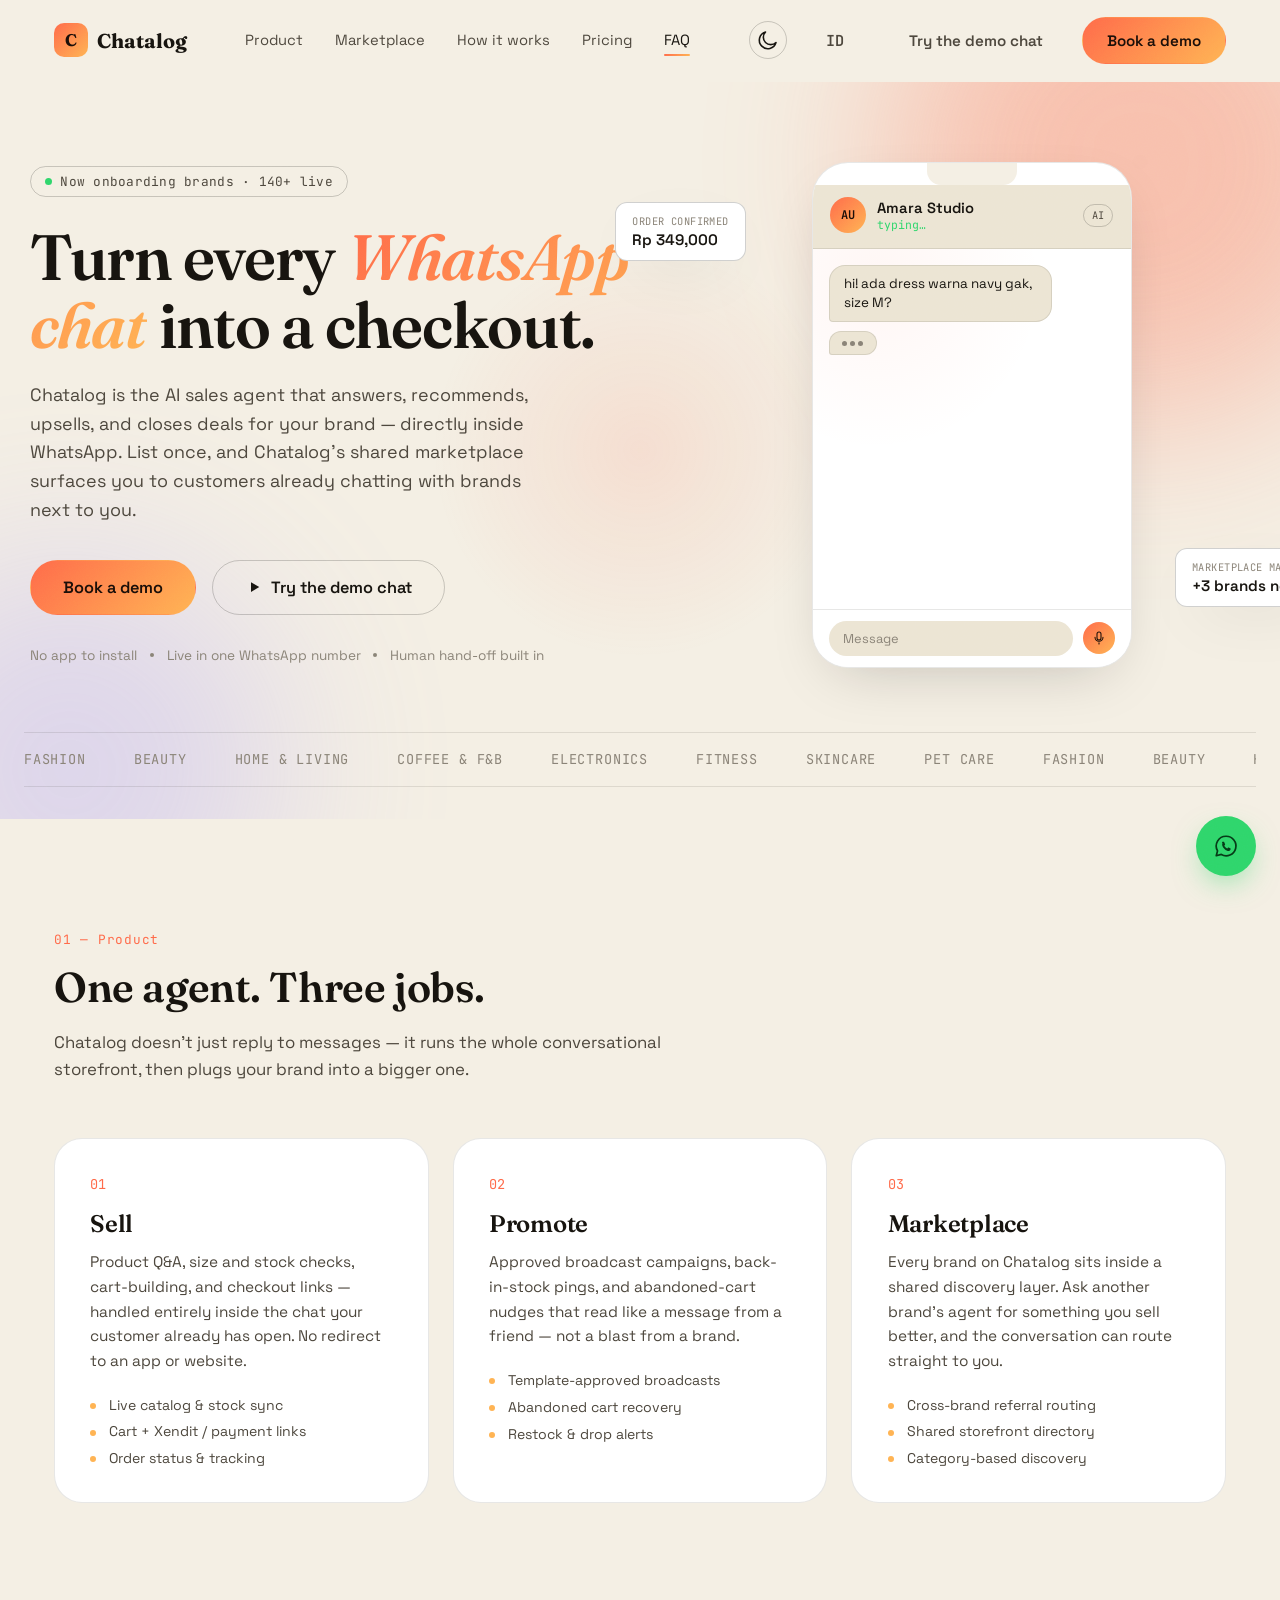
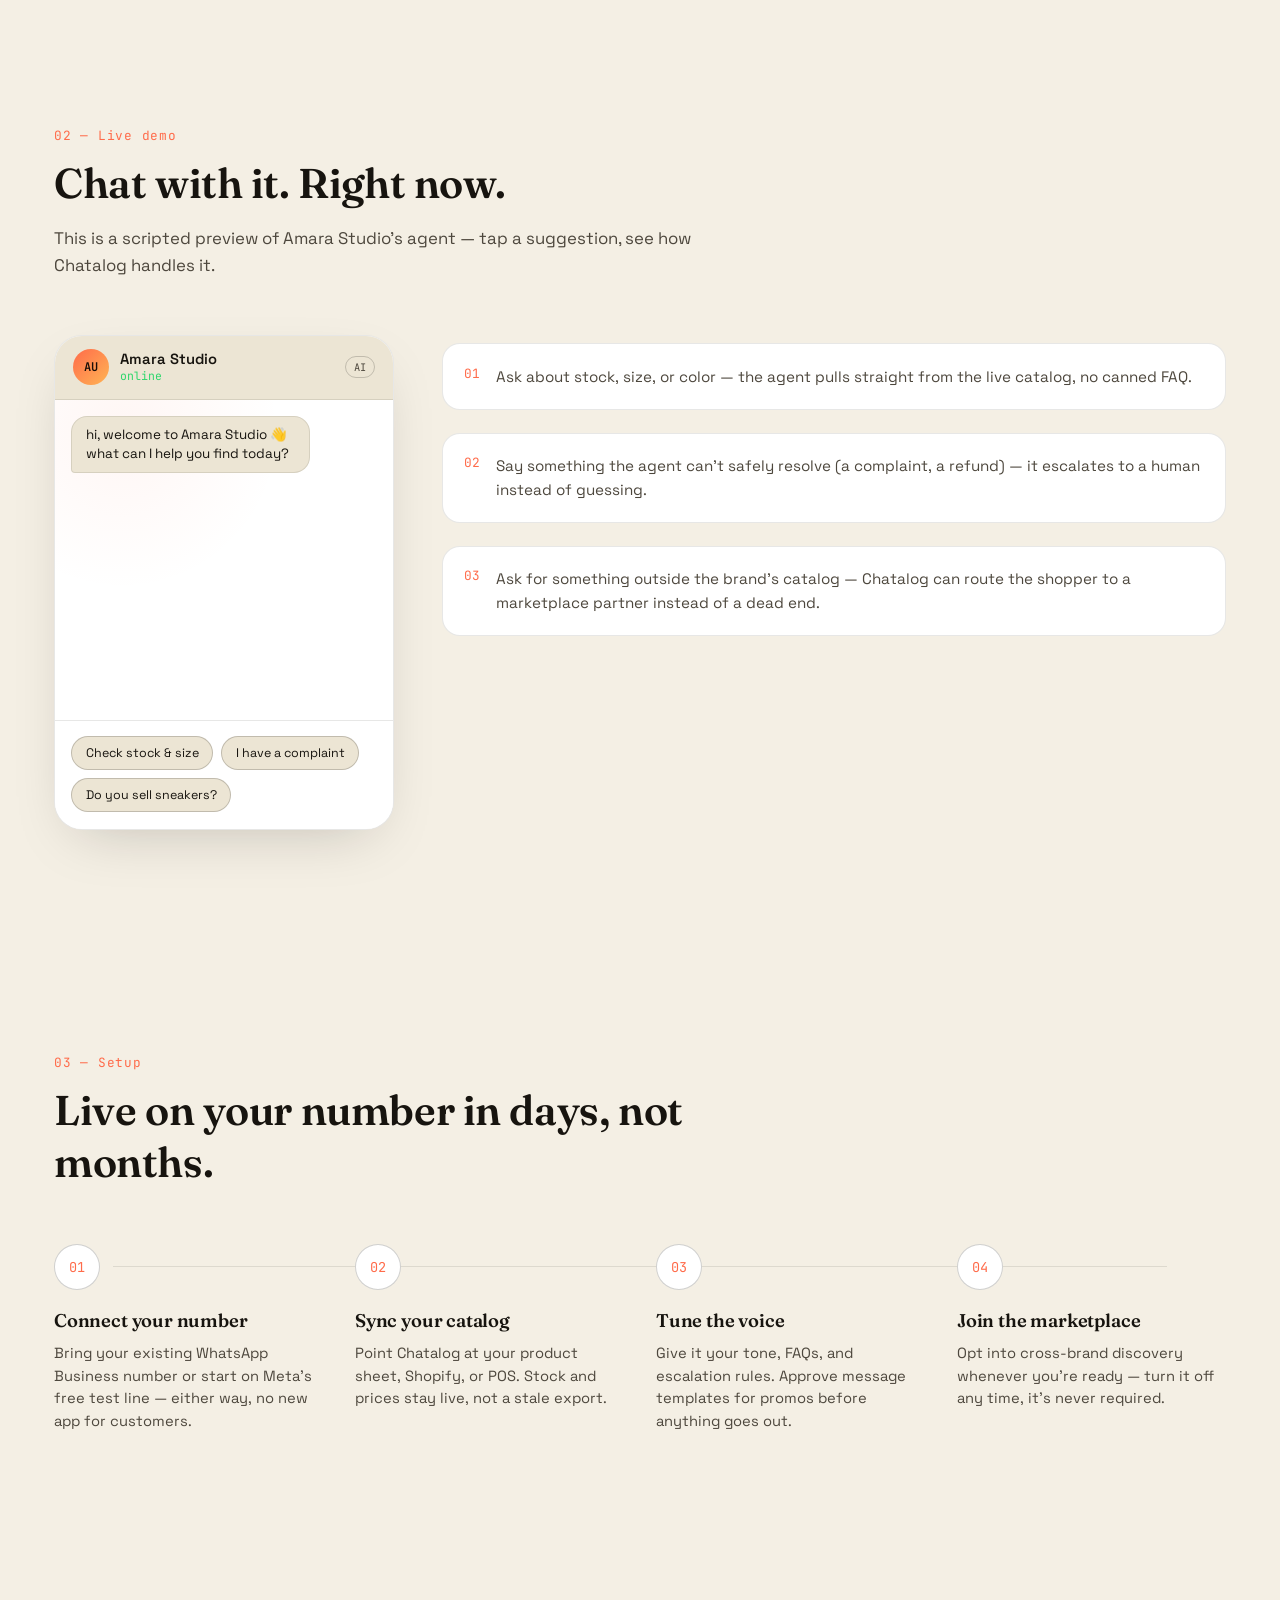
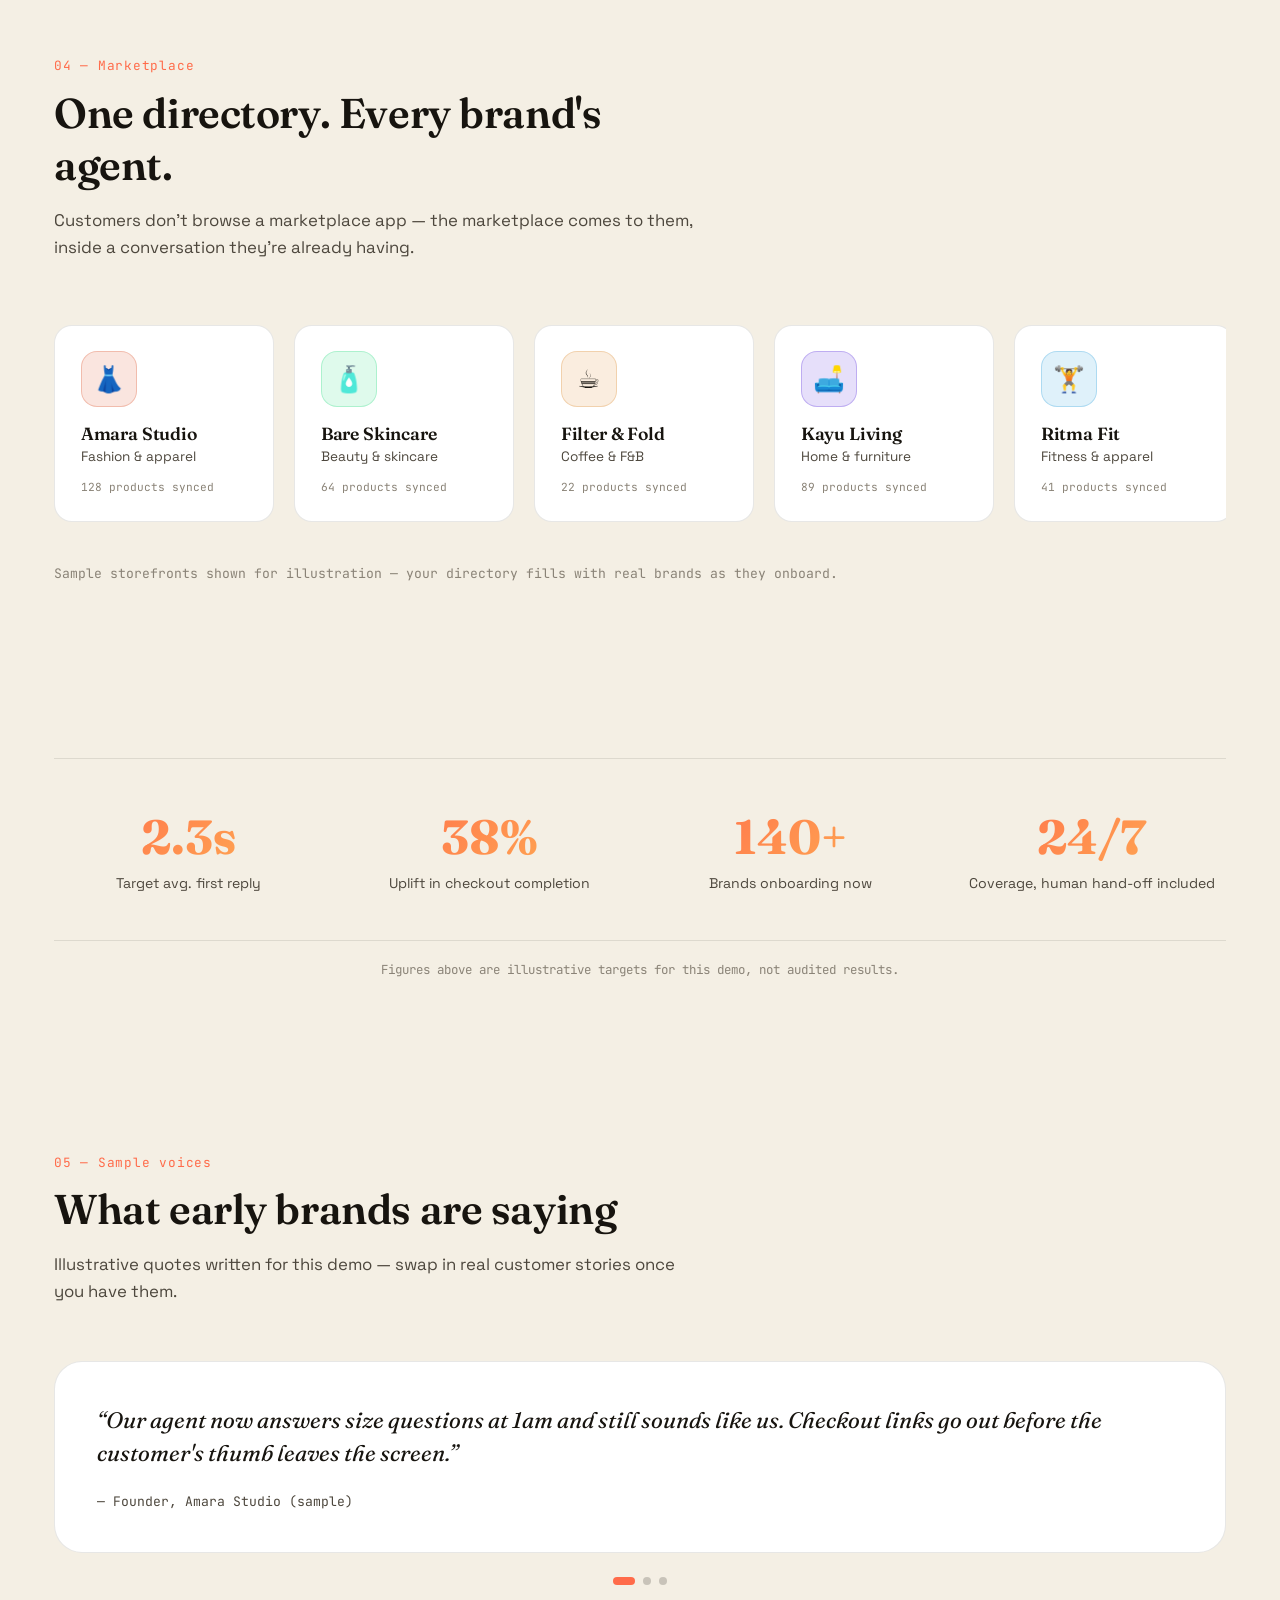
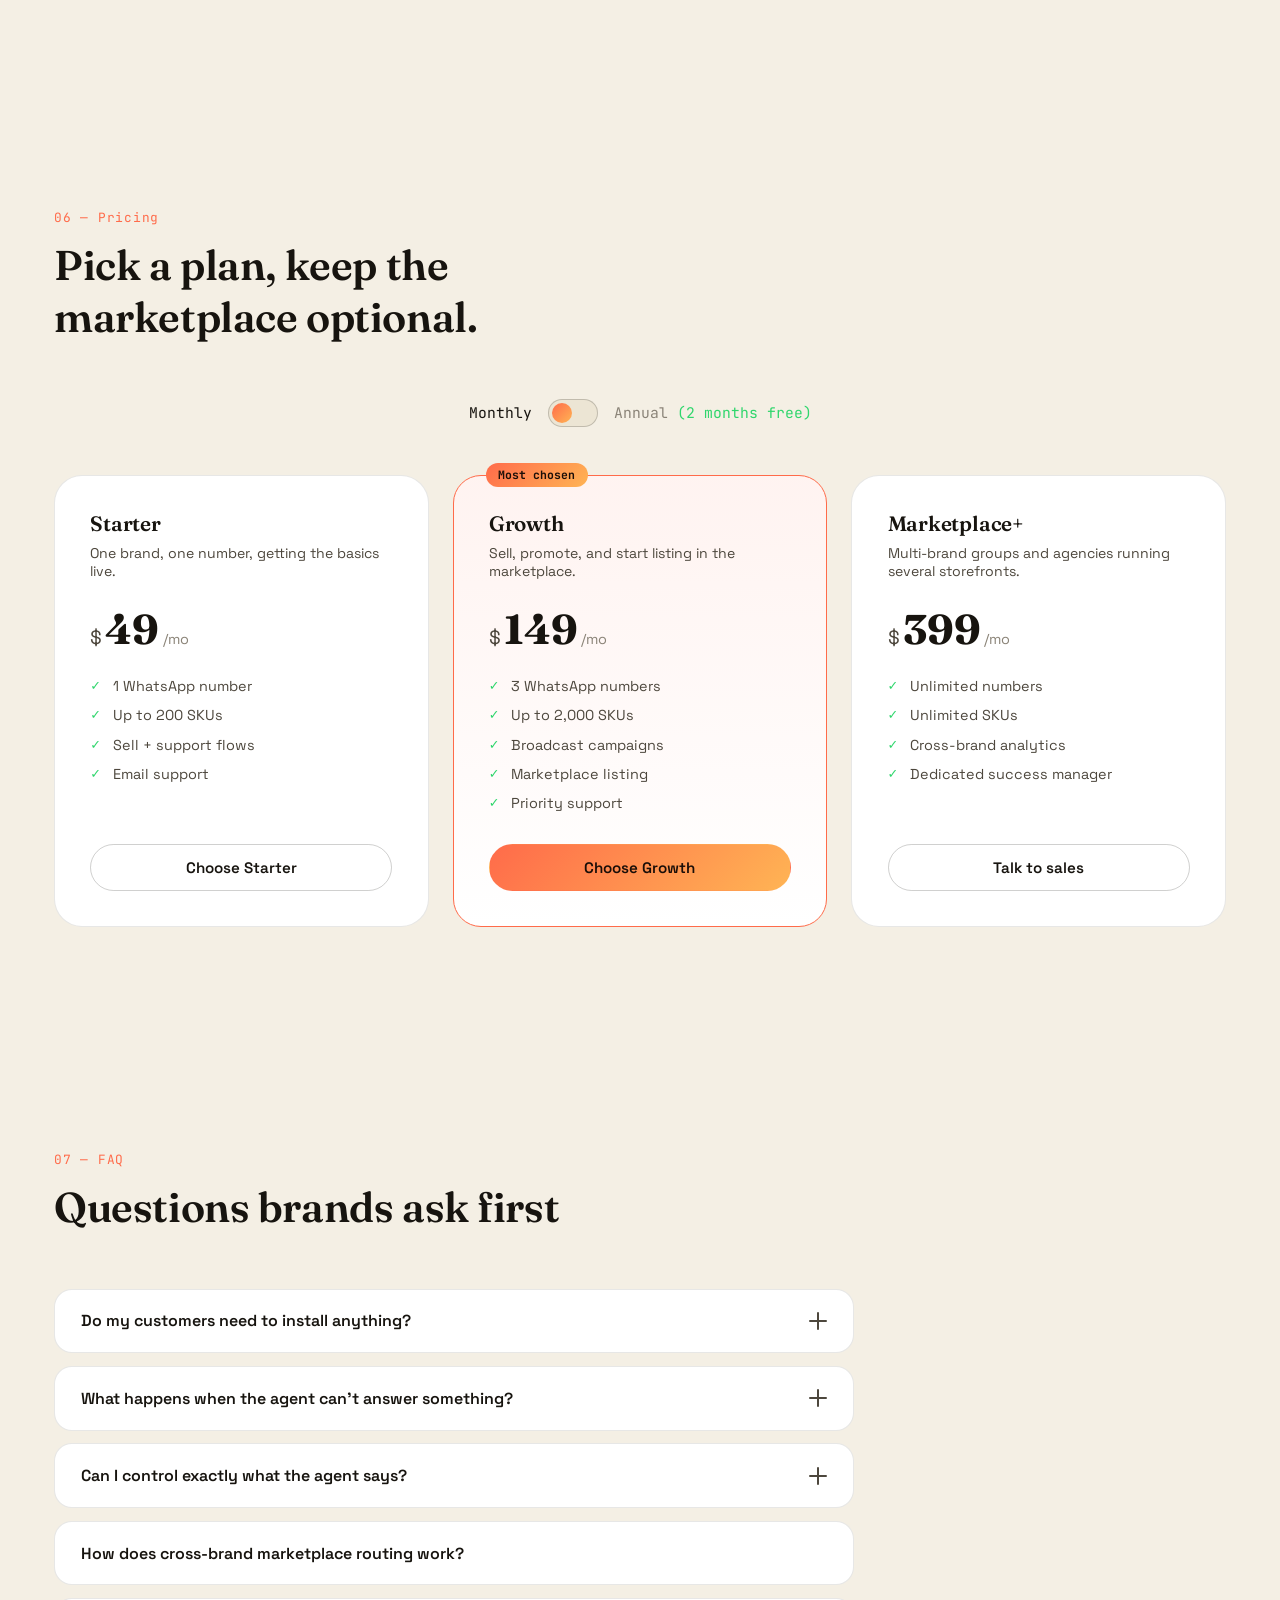
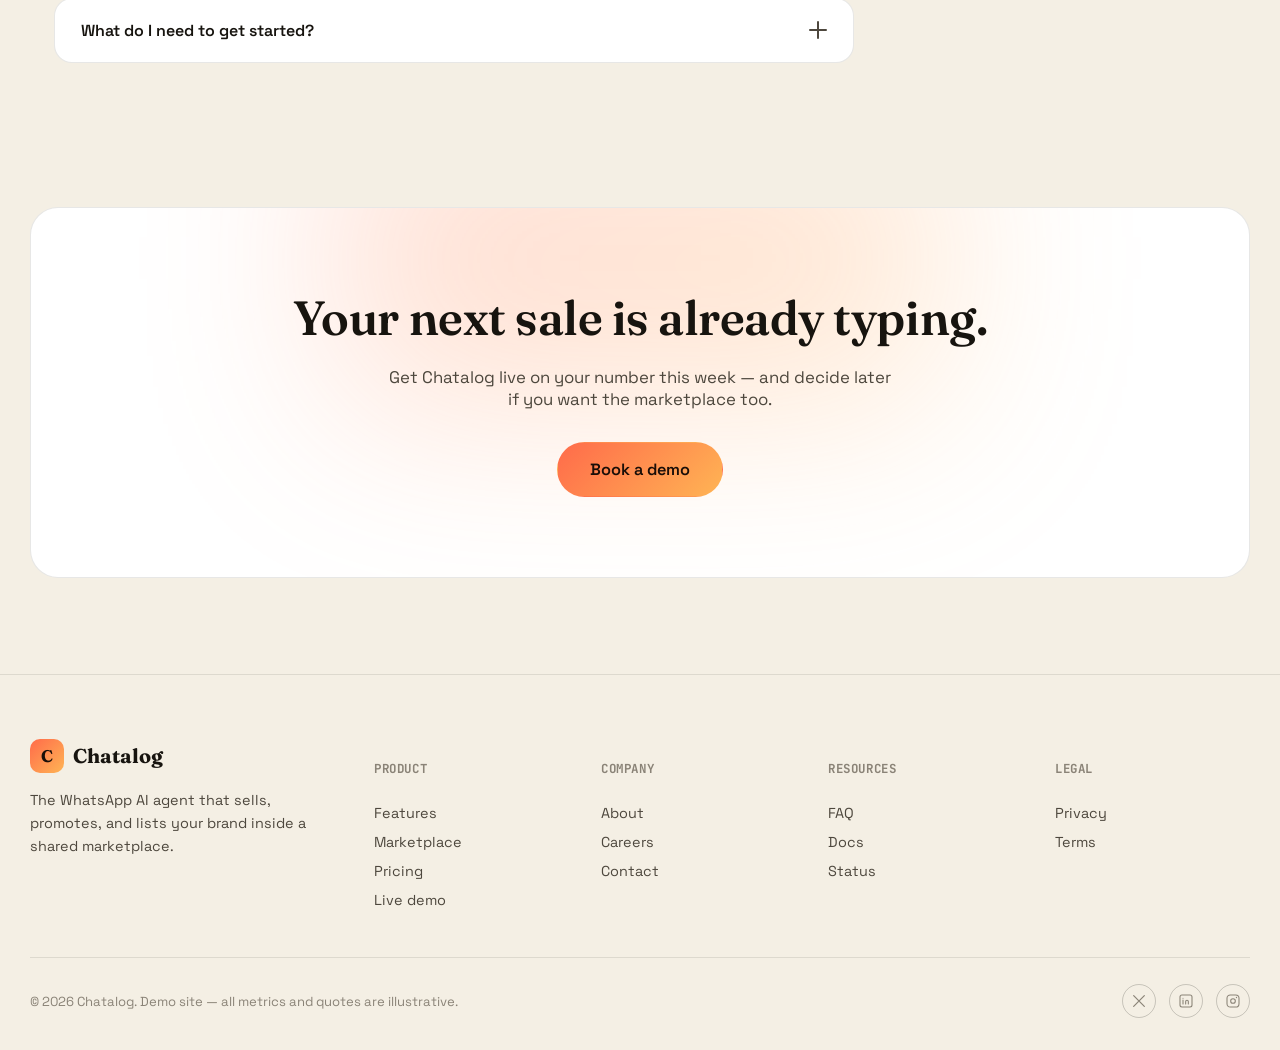
==== commit 4ad18352: "Add Indonesian version of the landing page Full ID translation under /id, plus EN/ID switcher links " ====
--- a/index.html
+++ b/index.html
@@ -34,6 +34,7 @@
         <svg class="icon-sun" viewBox="0 0 24 24" fill="none"><circle cx="12" cy="12" r="4.2" stroke="currentColor" stroke-width="1.6"/><path d="M12 2.5v2.2M12 19.3v2.2M21.5 12h-2.2M4.7 12H2.5M18.4 5.6l-1.55 1.55M7.15 16.85 5.6 18.4M18.4 18.4l-1.55-1.55M7.15 7.15 5.6 5.6" stroke="currentColor" stroke-width="1.6" stroke-linecap="round"/></svg>
         <svg class="icon-moon" viewBox="0 0 24 24" fill="none"><path d="M20 14.5A8.5 8.5 0 1 1 9.5 4a7 7 0 0 0 10.5 10.5Z" stroke="currentColor" stroke-width="1.6" stroke-linejoin="round"/></svg>
       </button>
+      <a href="id/index.html" class="btn btn-ghost" style="font-family:var(--font-mono);">ID</a>
       <a href="#demo" class="btn btn-ghost">Try the demo chat</a>
       <a href="#pricing" class="btn btn-solid">Book a demo</a>
     </div>
@@ -49,7 +50,8 @@
   <a href="#how" data-nav>How it works</a>
   <a href="#pricing" data-nav>Pricing</a>
   <a href="#faq" data-nav>FAQ</a>
-  <a href="#pricing" class="btn btn-solid" style="margin-top:1rem;">Book a demo</a>
+  <a href="id/index.html" class="btn btn-outline" style="margin-top:1rem;font-family:var(--font-mono);">Versi Indonesia</a>
+  <a href="#pricing" class="btn btn-solid" style="margin-top:.6rem;">Book a demo</a>
 </div>
 
 <main id="top">
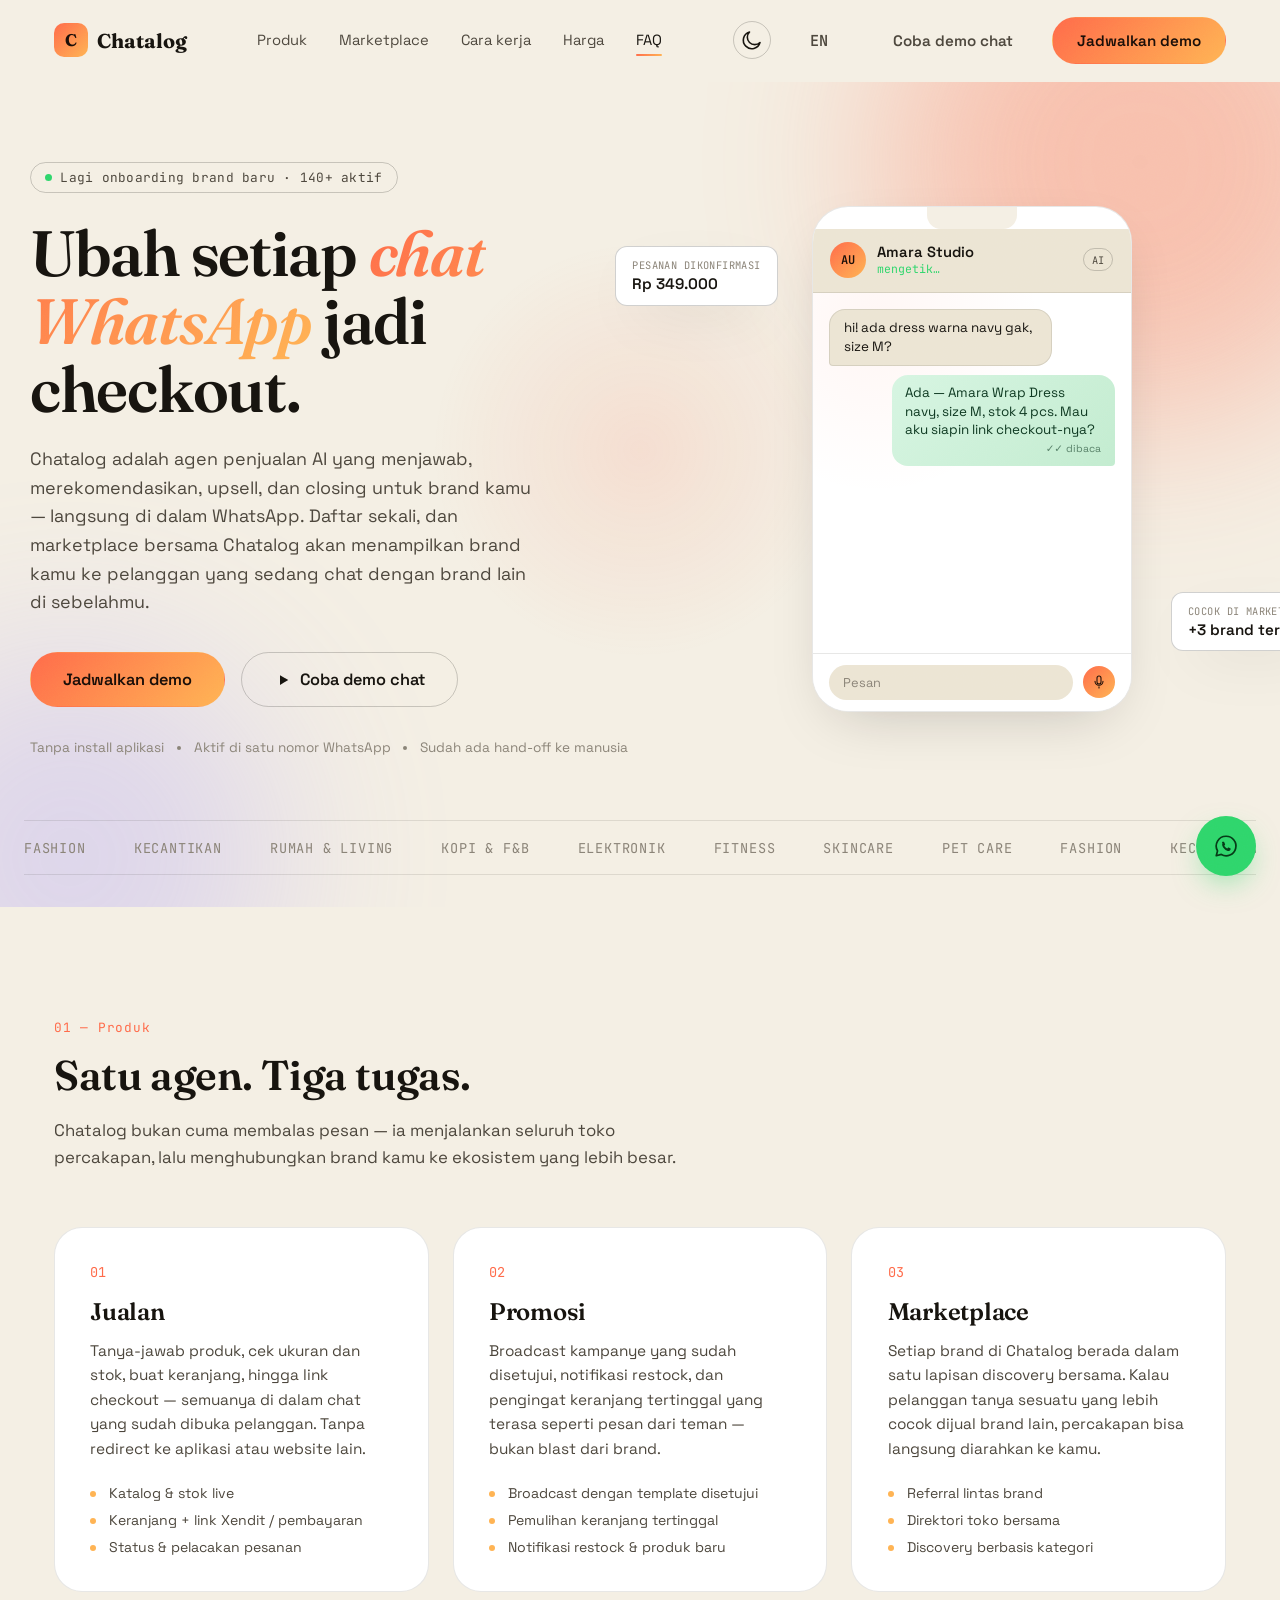
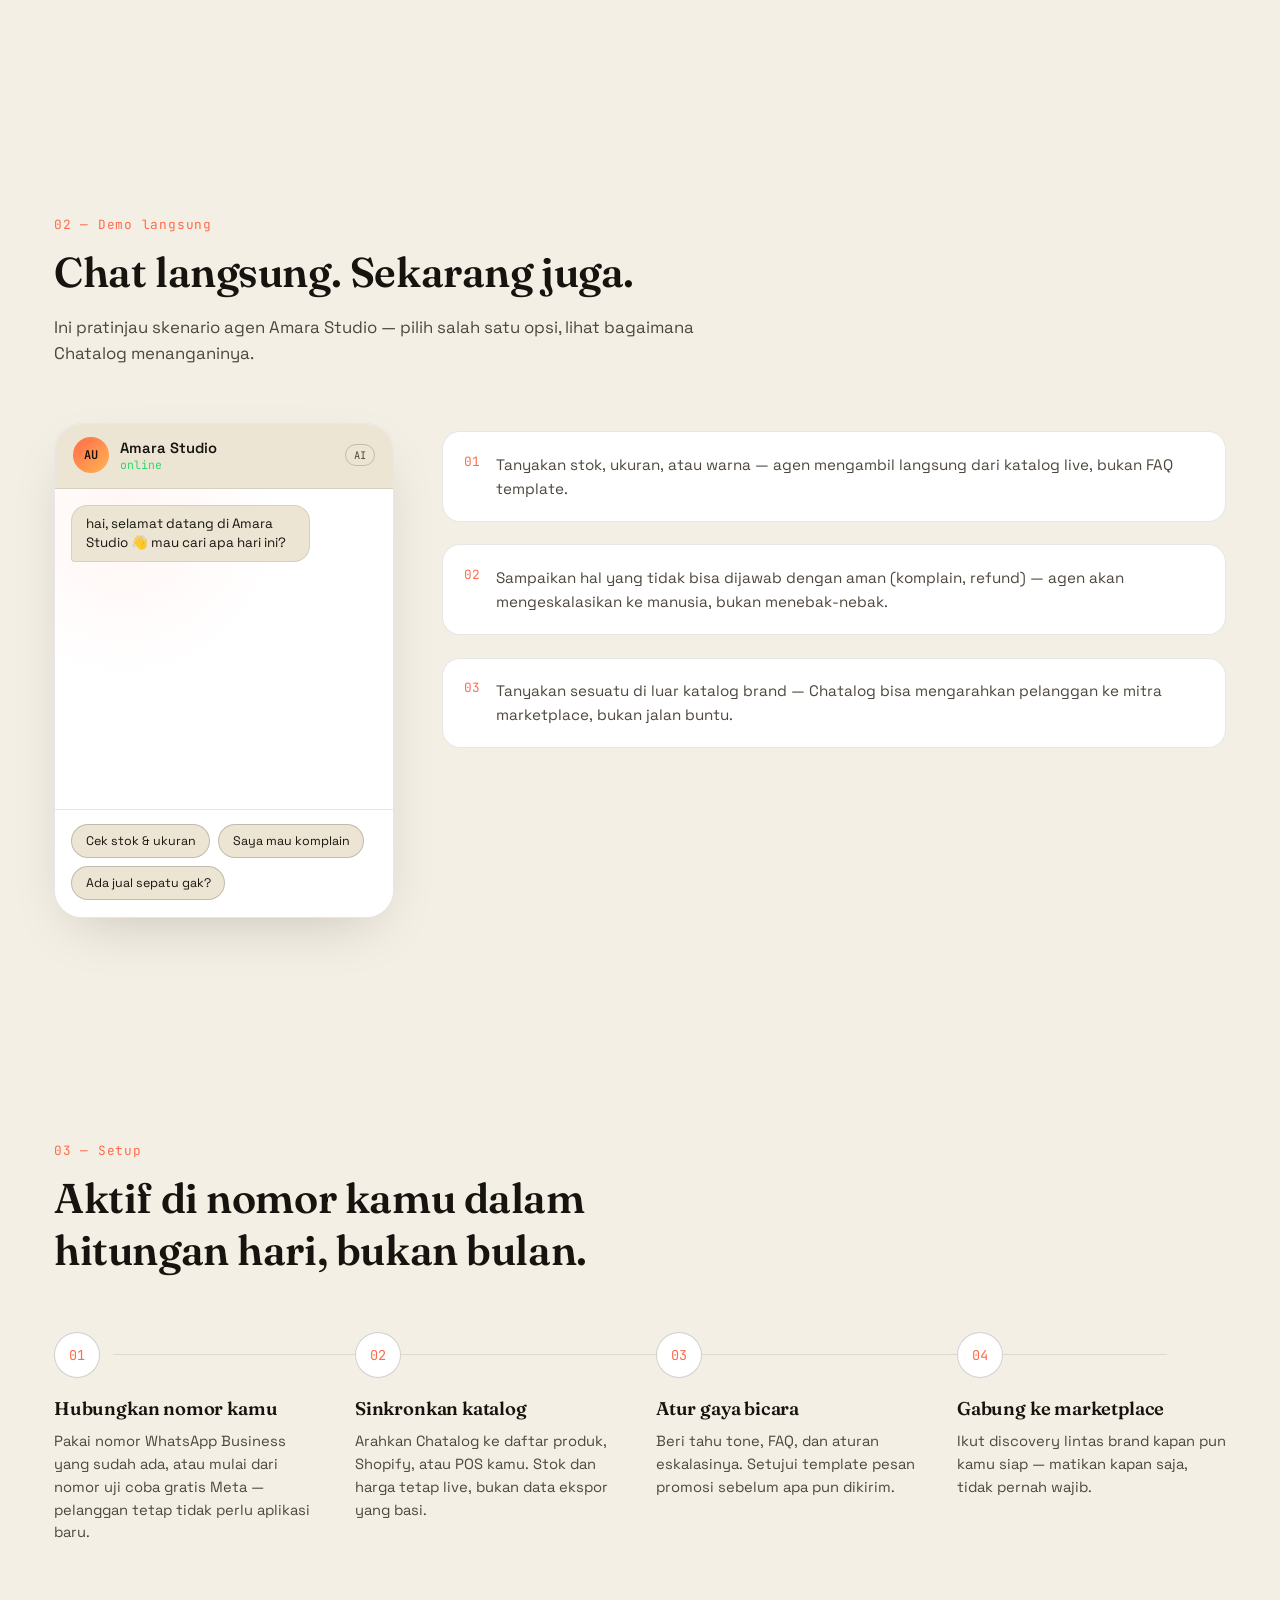
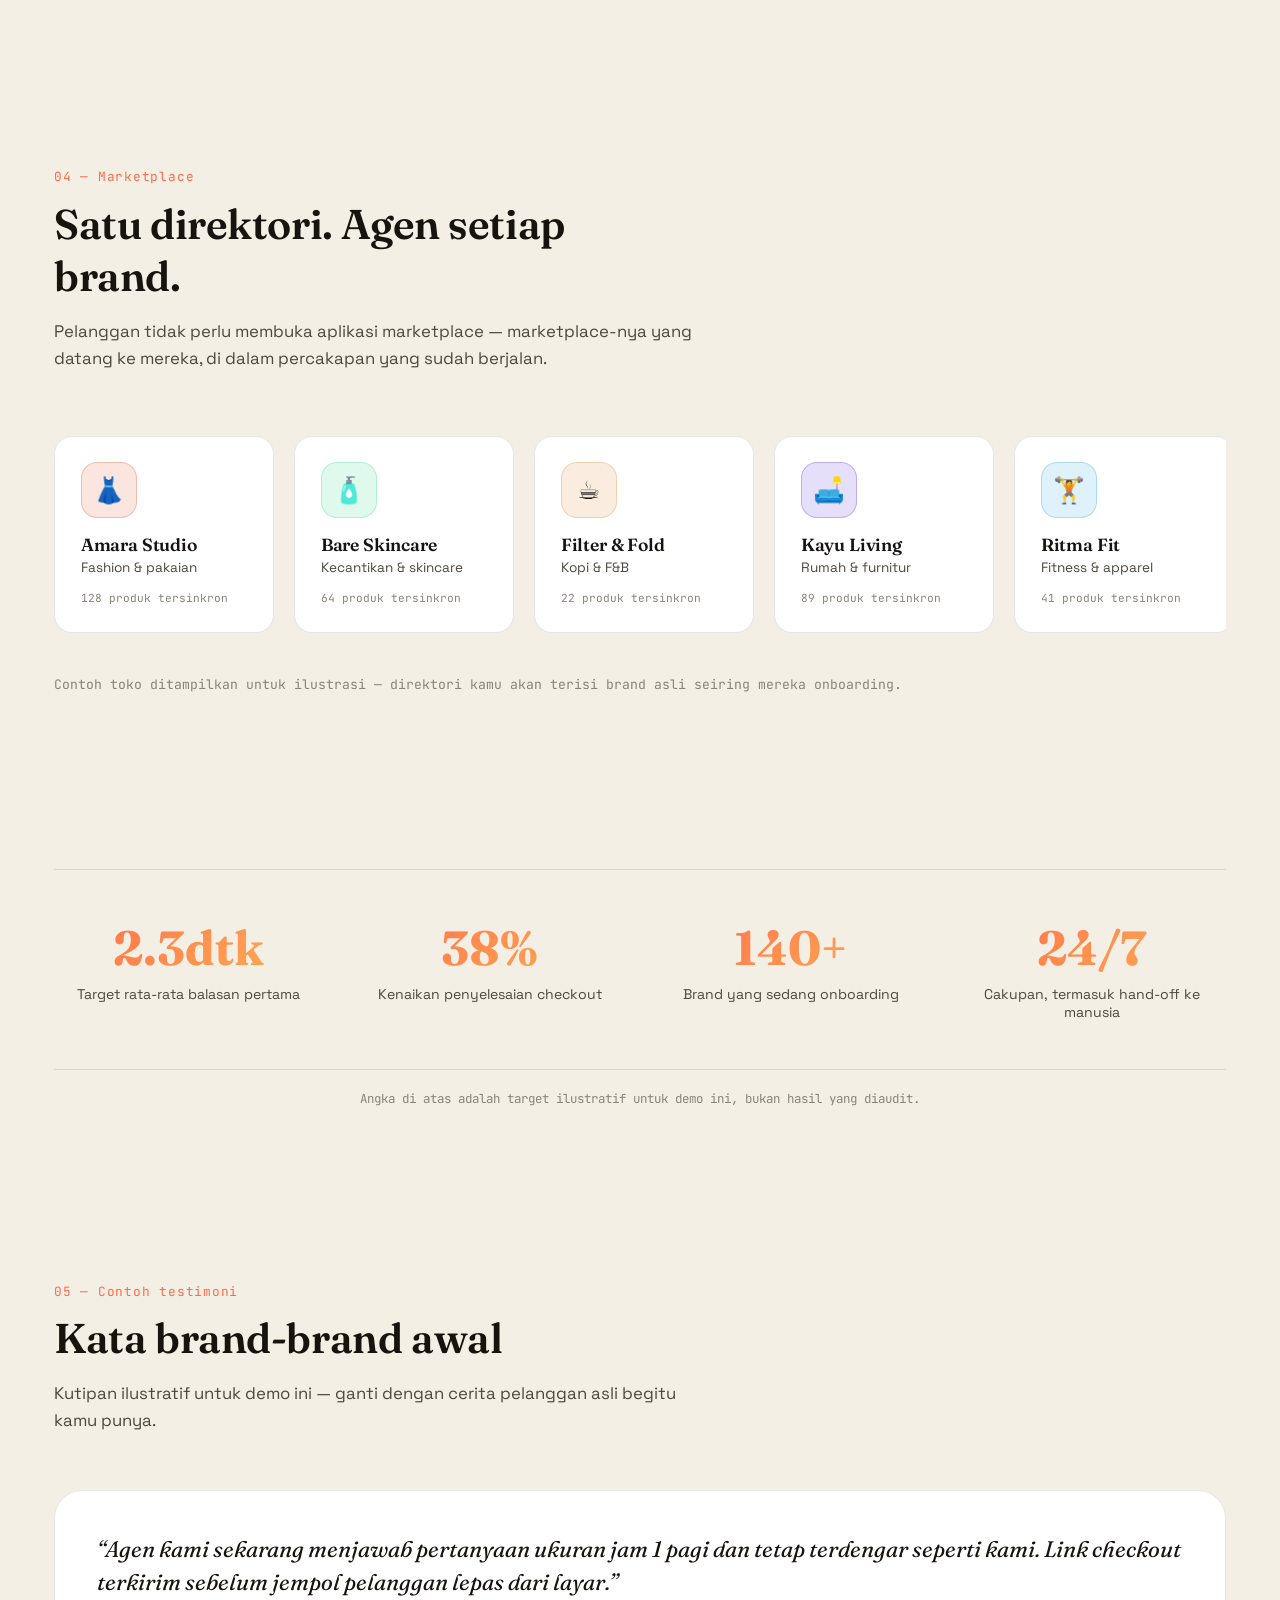
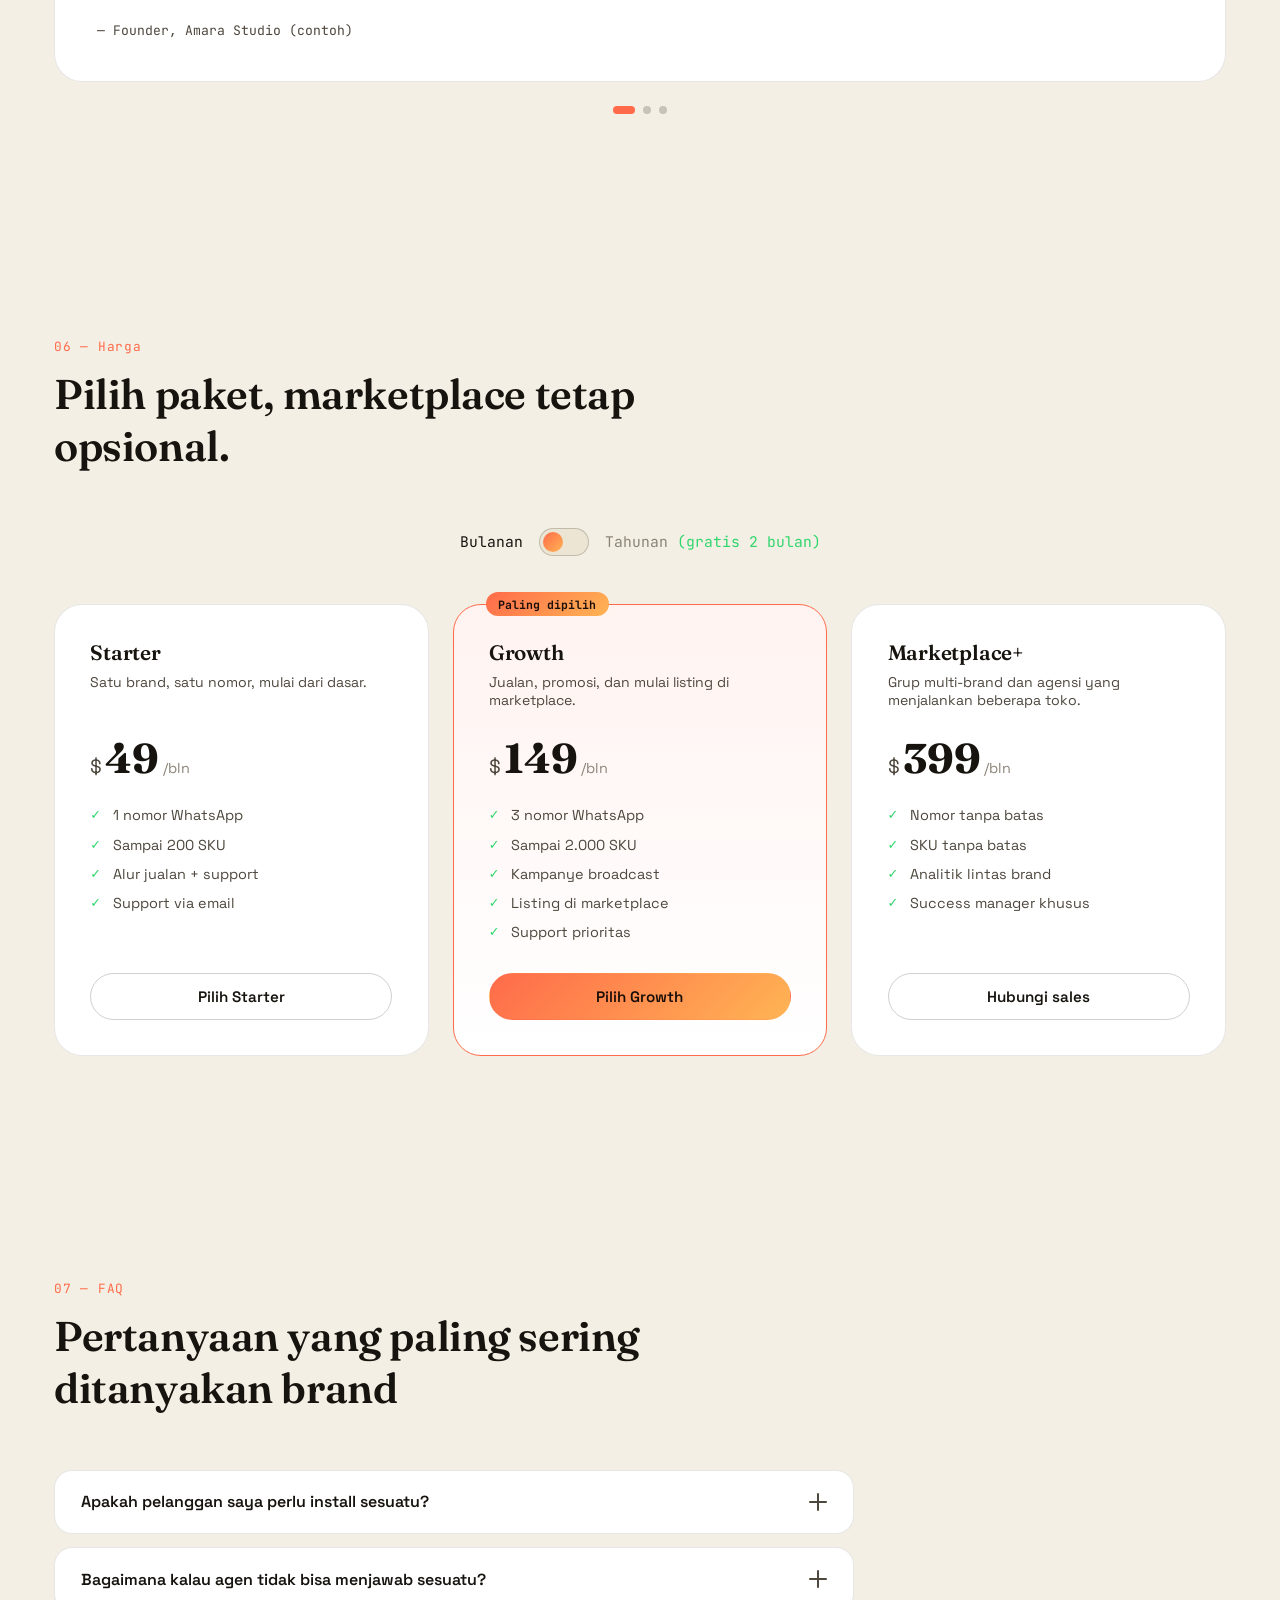
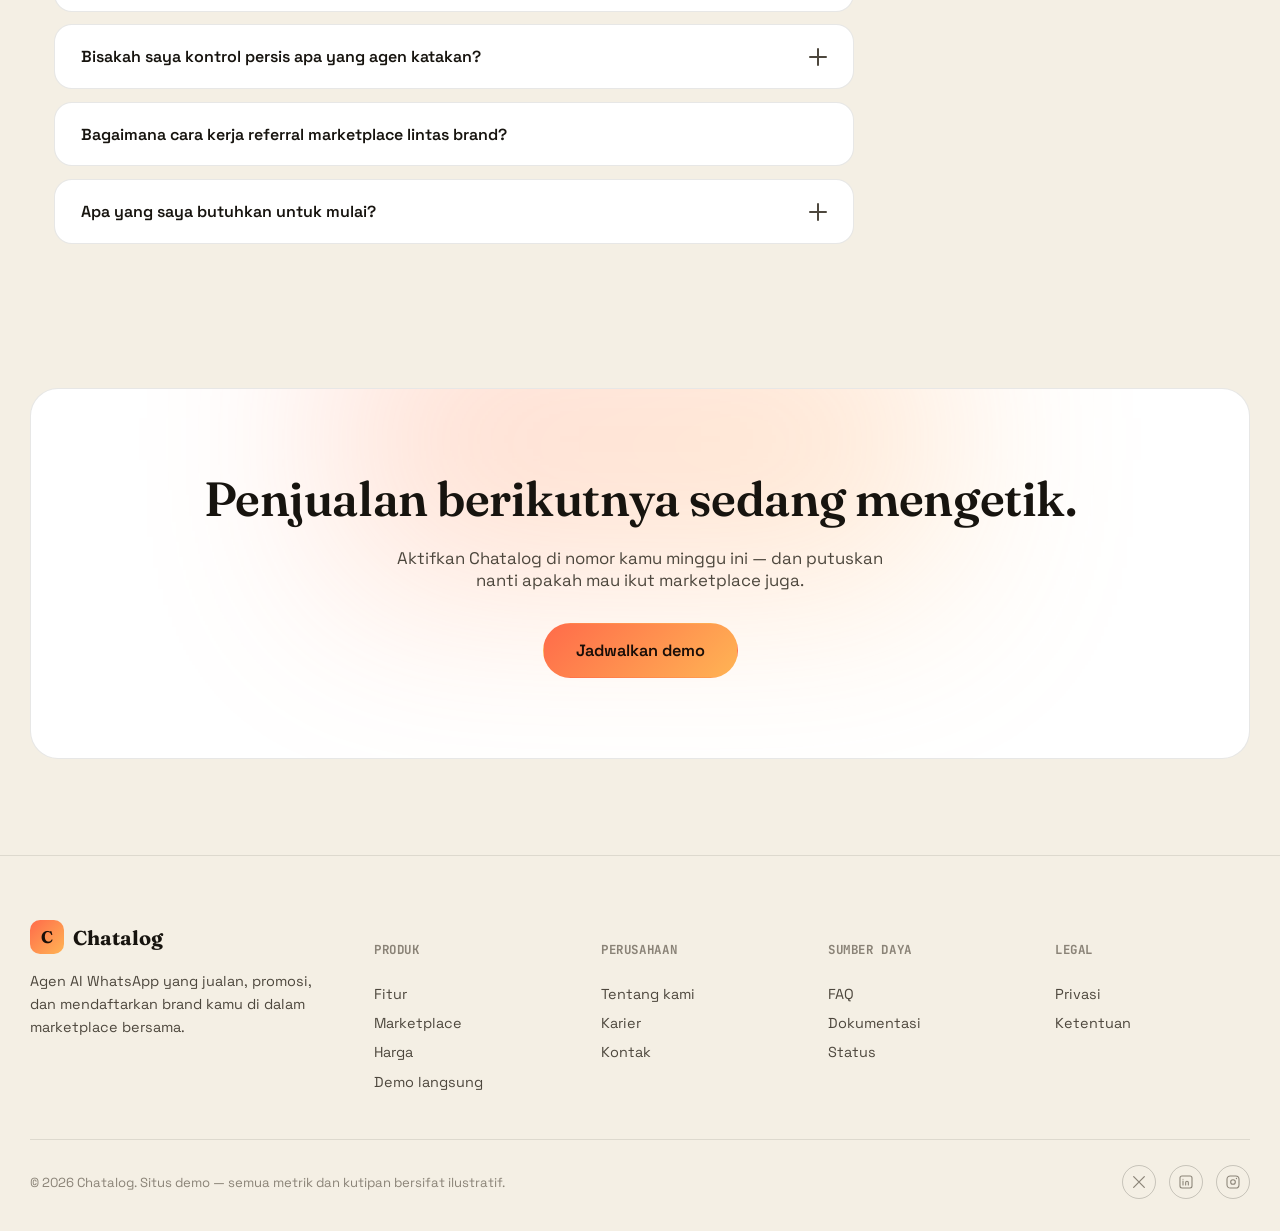
==== commit 7f98284d: "Make Indonesian the default landing page, move English to /en Root now serves the ID version; EN/ID " ====
--- a/index.html
+++ b/index.html
@@ -1,10 +1,10 @@
 <!DOCTYPE html>
-<html lang="en">
+<html lang="id">
 <head>
 <meta charset="UTF-8">
 <meta name="viewport" content="width=device-width, initial-scale=1.0">
-<title>Chatalog — The WhatsApp AI agent that sells for your brand</title>
-<meta name="description" content="Chatalog is the WhatsApp AI agent that sells, promotes, and lists your brand inside a shared marketplace — so customers discover you from every conversation, not just your own.">
+<title>Chatalog — Agen AI WhatsApp yang jualan untuk brand kamu</title>
+<meta name="description" content="Chatalog adalah agen AI WhatsApp yang jualan, promosi, dan mendaftarkan brand kamu di dalam marketplace bersama — jadi pelanggan menemukan kamu dari setiap percakapan, bukan cuma dari akun kamu sendiri.">
 <link rel="preconnect" href="https://fonts.googleapis.com">
 <link rel="preconnect" href="https://fonts.gstatic.com" crossorigin>
 <link href="https://fonts.googleapis.com/css2?family=Fraunces:ital,opsz,wght@0,9..144,300;0,9..144,500;0,9..144,600;0,9..144,700;1,9..144,400;1,9..144,500&family=Space+Grotesk:wght@400;500;600;700&family=JetBrains+Mono:wght@400;500;600&display=swap" rel="stylesheet">
@@ -23,35 +23,35 @@
       <span class="brand-name">Chatalog</span>
     </a>
     <nav class="nav-links" id="navLinks">
-      <a href="#product" data-nav>Product</a>
+      <a href="#product" data-nav>Produk</a>
       <a href="#marketplace" data-nav>Marketplace</a>
-      <a href="#how" data-nav>How it works</a>
-      <a href="#pricing" data-nav>Pricing</a>
+      <a href="#how" data-nav>Cara kerja</a>
+      <a href="#pricing" data-nav>Harga</a>
       <a href="#faq" data-nav>FAQ</a>
     </nav>
     <div class="nav-actions">
-      <button class="theme-toggle" id="themeToggle" aria-label="Toggle theme" title="Toggle theme">
+      <button class="theme-toggle" id="themeToggle" aria-label="Ganti tema" title="Ganti tema">
         <svg class="icon-sun" viewBox="0 0 24 24" fill="none"><circle cx="12" cy="12" r="4.2" stroke="currentColor" stroke-width="1.6"/><path d="M12 2.5v2.2M12 19.3v2.2M21.5 12h-2.2M4.7 12H2.5M18.4 5.6l-1.55 1.55M7.15 16.85 5.6 18.4M18.4 18.4l-1.55-1.55M7.15 7.15 5.6 5.6" stroke="currentColor" stroke-width="1.6" stroke-linecap="round"/></svg>
         <svg class="icon-moon" viewBox="0 0 24 24" fill="none"><path d="M20 14.5A8.5 8.5 0 1 1 9.5 4a7 7 0 0 0 10.5 10.5Z" stroke="currentColor" stroke-width="1.6" stroke-linejoin="round"/></svg>
       </button>
-      <a href="id/index.html" class="btn btn-ghost" style="font-family:var(--font-mono);">ID</a>
-      <a href="#demo" class="btn btn-ghost">Try the demo chat</a>
-      <a href="#pricing" class="btn btn-solid">Book a demo</a>
-    </div>
-    <button class="hamburger" id="hamburger" aria-label="Open menu">
+      <a href="en/index.html" class="btn btn-ghost" style="font-family:var(--font-mono);">EN</a>
+      <a href="#demo" class="btn btn-ghost">Coba demo chat</a>
+      <a href="#pricing" class="btn btn-solid">Jadwalkan demo</a>
+    </div>
+    <button class="hamburger" id="hamburger" aria-label="Buka menu">
       <span></span><span></span><span></span>
     </button>
   </div>
 </header>
 
 <div class="mobile-menu" id="mobileMenu">
-  <a href="#product" data-nav>Product</a>
+  <a href="#product" data-nav>Produk</a>
   <a href="#marketplace" data-nav>Marketplace</a>
-  <a href="#how" data-nav>How it works</a>
-  <a href="#pricing" data-nav>Pricing</a>
+  <a href="#how" data-nav>Cara kerja</a>
+  <a href="#pricing" data-nav>Harga</a>
   <a href="#faq" data-nav>FAQ</a>
-  <a href="id/index.html" class="btn btn-outline" style="margin-top:1rem;font-family:var(--font-mono);">Versi Indonesia</a>
-  <a href="#pricing" class="btn btn-solid" style="margin-top:.6rem;">Book a demo</a>
+  <a href="en/index.html" class="btn btn-outline" style="margin-top:1rem;font-family:var(--font-mono);">English version</a>
+  <a href="#pricing" class="btn btn-solid" style="margin-top:.6rem;">Jadwalkan demo</a>
 </div>
 
 <main id="top">
@@ -62,18 +62,18 @@
     <div class="hero-blob blob-b"></div>
     <div class="hero-inner">
       <div class="hero-copy">
-        <p class="eyebrow"><span class="dot-pulse"></span>Now onboarding brands · 140+ live</p>
-        <h1>Turn every <em>WhatsApp chat</em> into a checkout.</h1>
-        <p class="hero-sub">Chatalog is the AI sales agent that answers, recommends, upsells, and closes deals for your brand — directly inside WhatsApp. List once, and Chatalog's shared marketplace surfaces you to customers already chatting with brands next to you.</p>
+        <p class="eyebrow"><span class="dot-pulse"></span>Lagi onboarding brand baru · 140+ aktif</p>
+        <h1>Ubah setiap <em>chat WhatsApp</em> jadi checkout.</h1>
+        <p class="hero-sub">Chatalog adalah agen penjualan AI yang menjawab, merekomendasikan, upsell, dan closing untuk brand kamu — langsung di dalam WhatsApp. Daftar sekali, dan marketplace bersama Chatalog akan menampilkan brand kamu ke pelanggan yang sedang chat dengan brand lain di sebelahmu.</p>
         <div class="hero-cta">
-          <a href="#pricing" class="btn btn-solid btn-lg">Book a demo</a>
+          <a href="#pricing" class="btn btn-solid btn-lg">Jadwalkan demo</a>
           <a href="#demo" class="btn btn-outline btn-lg">
             <svg width="18" height="18" viewBox="0 0 24 24" fill="none"><path d="M8 5.5v13l11-6.5-11-6.5Z" fill="currentColor"/></svg>
-            Try the demo chat
+            Coba demo chat
           </a>
         </div>
         <div class="hero-trust">
-          <span>No app to install</span><i></i><span>Live in one WhatsApp number</span><i></i><span>Human hand-off built in</span>
+          <span>Tanpa install aplikasi</span><i></i><span>Aktif di satu nomor WhatsApp</span><i></i><span>Sudah ada hand-off ke manusia</span>
         </div>
       </div>
 
@@ -84,31 +84,31 @@
             <div class="phone-avatar">AU</div>
             <div>
               <div class="phone-name">Amara Studio</div>
-              <div class="phone-status" id="phoneStatus">typing…</div>
+              <div class="phone-status" id="phoneStatus">mengetik…</div>
             </div>
             <div class="phone-badge">AI</div>
           </div>
           <div class="phone-body" id="phoneBody"></div>
           <div class="phone-input">
-            <span>Message</span>
+            <span>Pesan</span>
             <div class="mic"><svg width="16" height="16" viewBox="0 0 24 24" fill="none"><path d="M12 15a3 3 0 0 0 3-3V6a3 3 0 1 0-6 0v6a3 3 0 0 0 3 3Z" stroke="currentColor" stroke-width="1.6"/><path d="M6 11a6 6 0 0 0 12 0M12 19v2" stroke="currentColor" stroke-width="1.6" stroke-linecap="round"/></svg></div>
           </div>
         </div>
         <div class="float-card card-1">
-          <span class="fc-label">Order confirmed</span>
-          <span class="fc-value">Rp 349,000</span>
+          <span class="fc-label">Pesanan dikonfirmasi</span>
+          <span class="fc-value">Rp 349.000</span>
         </div>
         <div class="float-card card-2">
-          <span class="fc-label">Marketplace match</span>
-          <span class="fc-value">+3 brands nearby</span>
+          <span class="fc-label">Cocok di marketplace</span>
+          <span class="fc-value">+3 brand terdekat</span>
         </div>
       </div>
     </div>
 
     <div class="marquee" aria-hidden="true">
       <div class="marquee-track">
-        <span>Fashion</span><span>Beauty</span><span>Home &amp; Living</span><span>Coffee &amp; F&amp;B</span><span>Electronics</span><span>Fitness</span><span>Skincare</span><span>Pet Care</span>
-        <span>Fashion</span><span>Beauty</span><span>Home &amp; Living</span><span>Coffee &amp; F&amp;B</span><span>Electronics</span><span>Fitness</span><span>Skincare</span><span>Pet Care</span>
+        <span>Fashion</span><span>Kecantikan</span><span>Rumah &amp; Living</span><span>Kopi &amp; F&amp;B</span><span>Elektronik</span><span>Fitness</span><span>Skincare</span><span>Pet Care</span>
+        <span>Fashion</span><span>Kecantikan</span><span>Rumah &amp; Living</span><span>Kopi &amp; F&amp;B</span><span>Elektronik</span><span>Fitness</span><span>Skincare</span><span>Pet Care</span>
       </div>
     </div>
   </section>
@@ -116,40 +116,40 @@
   <!-- PRODUCT / PILLARS -->
   <section class="section" id="product">
     <div class="section-head">
-      <p class="kicker">01 — Product</p>
-      <h2>One agent. Three jobs.</h2>
-      <p class="section-sub">Chatalog doesn't just reply to messages — it runs the whole conversational storefront, then plugs your brand into a bigger one.</p>
+      <p class="kicker">01 — Produk</p>
+      <h2>Satu agen. Tiga tugas.</h2>
+      <p class="section-sub">Chatalog bukan cuma membalas pesan — ia menjalankan seluruh toko percakapan, lalu menghubungkan brand kamu ke ekosistem yang lebih besar.</p>
     </div>
 
     <div class="pillars">
       <article class="pillar reveal">
         <div class="pillar-num">01</div>
-        <h3>Sell</h3>
-        <p>Product Q&amp;A, size and stock checks, cart-building, and checkout links — handled entirely inside the chat your customer already has open. No redirect to an app or website.</p>
+        <h3>Jualan</h3>
+        <p>Tanya-jawab produk, cek ukuran dan stok, buat keranjang, hingga link checkout — semuanya di dalam chat yang sudah dibuka pelanggan. Tanpa redirect ke aplikasi atau website lain.</p>
         <ul class="pillar-list">
-          <li>Live catalog &amp; stock sync</li>
-          <li>Cart + Xendit / payment links</li>
-          <li>Order status &amp; tracking</li>
+          <li>Katalog &amp; stok live</li>
+          <li>Keranjang + link Xendit / pembayaran</li>
+          <li>Status &amp; pelacakan pesanan</li>
         </ul>
       </article>
       <article class="pillar reveal">
         <div class="pillar-num">02</div>
-        <h3>Promote</h3>
-        <p>Approved broadcast campaigns, back-in-stock pings, and abandoned-cart nudges that read like a message from a friend — not a blast from a brand.</p>
+        <h3>Promosi</h3>
+        <p>Broadcast kampanye yang sudah disetujui, notifikasi restock, dan pengingat keranjang tertinggal yang terasa seperti pesan dari teman — bukan blast dari brand.</p>
         <ul class="pillar-list">
-          <li>Template-approved broadcasts</li>
-          <li>Abandoned cart recovery</li>
-          <li>Restock &amp; drop alerts</li>
+          <li>Broadcast dengan template disetujui</li>
+          <li>Pemulihan keranjang tertinggal</li>
+          <li>Notifikasi restock &amp; produk baru</li>
         </ul>
       </article>
       <article class="pillar reveal">
         <div class="pillar-num">03</div>
         <h3>Marketplace</h3>
-        <p>Every brand on Chatalog sits inside a shared discovery layer. Ask another brand's agent for something you sell better, and the conversation can route straight to you.</p>
+        <p>Setiap brand di Chatalog berada dalam satu lapisan discovery bersama. Kalau pelanggan tanya sesuatu yang lebih cocok dijual brand lain, percakapan bisa langsung diarahkan ke kamu.</p>
         <ul class="pillar-list">
-          <li>Cross-brand referral routing</li>
-          <li>Shared storefront directory</li>
-          <li>Category-based discovery</li>
+          <li>Referral lintas brand</li>
+          <li>Direktori toko bersama</li>
+          <li>Discovery berbasis kategori</li>
         </ul>
       </article>
     </div>
@@ -158,9 +158,9 @@
   <!-- INTERACTIVE DEMO -->
   <section class="section section-demo" id="demo">
     <div class="section-head">
-      <p class="kicker">02 — Live demo</p>
-      <h2>Chat with it. Right now.</h2>
-      <p class="section-sub">This is a scripted preview of Amara Studio's agent — tap a suggestion, see how Chatalog handles it.</p>
+      <p class="kicker">02 — Demo langsung</p>
+      <h2>Chat langsung. Sekarang juga.</h2>
+      <p class="section-sub">Ini pratinjau skenario agen Amara Studio — pilih salah satu opsi, lihat bagaimana Chatalog menanganinya.</p>
     </div>
 
     <div class="demo-wrap">
@@ -180,15 +180,15 @@
       <div class="demo-notes">
         <div class="note reveal">
           <span class="note-tag">01</span>
-          <p>Ask about stock, size, or color — the agent pulls straight from the live catalog, no canned FAQ.</p>
+          <p>Tanyakan stok, ukuran, atau warna — agen mengambil langsung dari katalog live, bukan FAQ template.</p>
         </div>
         <div class="note reveal">
           <span class="note-tag">02</span>
-          <p>Say something the agent can't safely resolve (a complaint, a refund) — it escalates to a human instead of guessing.</p>
+          <p>Sampaikan hal yang tidak bisa dijawab dengan aman (komplain, refund) — agen akan mengeskalasikan ke manusia, bukan menebak-nebak.</p>
         </div>
         <div class="note reveal">
           <span class="note-tag">03</span>
-          <p>Ask for something outside the brand's catalog — Chatalog can route the shopper to a marketplace partner instead of a dead end.</p>
+          <p>Tanyakan sesuatu di luar katalog brand — Chatalog bisa mengarahkan pelanggan ke mitra marketplace, bukan jalan buntu.</p>
         </div>
       </div>
     </div>
@@ -198,29 +198,29 @@
   <section class="section" id="how">
     <div class="section-head">
       <p class="kicker">03 — Setup</p>
-      <h2>Live on your number in days, not months.</h2>
+      <h2>Aktif di nomor kamu dalam hitungan hari, bukan bulan.</h2>
     </div>
     <div class="timeline">
       <div class="timeline-line"></div>
       <div class="tl-step reveal">
         <div class="tl-dot">01</div>
-        <h4>Connect your number</h4>
-        <p>Bring your existing WhatsApp Business number or start on Meta's free test line — either way, no new app for customers.</p>
+        <h4>Hubungkan nomor kamu</h4>
+        <p>Pakai nomor WhatsApp Business yang sudah ada, atau mulai dari nomor uji coba gratis Meta — pelanggan tetap tidak perlu aplikasi baru.</p>
       </div>
       <div class="tl-step reveal">
         <div class="tl-dot">02</div>
-        <h4>Sync your catalog</h4>
-        <p>Point Chatalog at your product sheet, Shopify, or POS. Stock and prices stay live, not a stale export.</p>
+        <h4>Sinkronkan katalog</h4>
+        <p>Arahkan Chatalog ke daftar produk, Shopify, atau POS kamu. Stok dan harga tetap live, bukan data ekspor yang basi.</p>
       </div>
       <div class="tl-step reveal">
         <div class="tl-dot">03</div>
-        <h4>Tune the voice</h4>
-        <p>Give it your tone, FAQs, and escalation rules. Approve message templates for promos before anything goes out.</p>
+        <h4>Atur gaya bicara</h4>
+        <p>Beri tahu tone, FAQ, dan aturan eskalasinya. Setujui template pesan promosi sebelum apa pun dikirim.</p>
       </div>
       <div class="tl-step reveal">
         <div class="tl-dot">04</div>
-        <h4>Join the marketplace</h4>
-        <p>Opt into cross-brand discovery whenever you're ready — turn it off any time, it's never required.</p>
+        <h4>Gabung ke marketplace</h4>
+        <p>Ikut discovery lintas brand kapan pun kamu siap — matikan kapan saja, tidak pernah wajib.</p>
       </div>
     </div>
   </section>
@@ -229,94 +229,94 @@
   <section class="section" id="marketplace">
     <div class="section-head">
       <p class="kicker">04 — Marketplace</p>
-      <h2>One directory. Every brand's agent.</h2>
-      <p class="section-sub">Customers don't browse a marketplace app — the marketplace comes to them, inside a conversation they're already having.</p>
+      <h2>Satu direktori. Agen setiap brand.</h2>
+      <p class="section-sub">Pelanggan tidak perlu membuka aplikasi marketplace — marketplace-nya yang datang ke mereka, di dalam percakapan yang sudah berjalan.</p>
     </div>
 
     <div class="mp-scroller" id="mpScroller">
       <article class="mp-card reveal" style="--hue:14;">
         <div class="mp-thumb">👗</div>
         <h4>Amara Studio</h4>
-        <p>Fashion &amp; apparel</p>
-        <span class="mp-meta">128 products synced</span>
+        <p>Fashion &amp; pakaian</p>
+        <span class="mp-meta">128 produk tersinkron</span>
       </article>
       <article class="mp-card reveal" style="--hue:150;">
         <div class="mp-thumb">🧴</div>
         <h4>Bare Skincare</h4>
-        <p>Beauty &amp; skincare</p>
-        <span class="mp-meta">64 products synced</span>
+        <p>Kecantikan &amp; skincare</p>
+        <span class="mp-meta">64 produk tersinkron</span>
       </article>
       <article class="mp-card reveal" style="--hue:32;">
         <div class="mp-thumb">☕</div>
         <h4>Filter &amp; Fold</h4>
-        <p>Coffee &amp; F&amp;B</p>
-        <span class="mp-meta">22 products synced</span>
+        <p>Kopi &amp; F&amp;B</p>
+        <span class="mp-meta">22 produk tersinkron</span>
       </article>
       <article class="mp-card reveal" style="--hue:255;">
         <div class="mp-thumb">🛋️</div>
         <h4>Kayu Living</h4>
-        <p>Home &amp; furniture</p>
-        <span class="mp-meta">89 products synced</span>
+        <p>Rumah &amp; furnitur</p>
+        <span class="mp-meta">89 produk tersinkron</span>
       </article>
       <article class="mp-card reveal" style="--hue:200;">
         <div class="mp-thumb">🏋️</div>
         <h4>Ritma Fit</h4>
         <p>Fitness &amp; apparel</p>
-        <span class="mp-meta">41 products synced</span>
+        <span class="mp-meta">41 produk tersinkron</span>
       </article>
       <article class="mp-card reveal" style="--hue:330;">
         <div class="mp-thumb">🐾</div>
         <h4>Mochi &amp; Co</h4>
         <p>Pet care</p>
-        <span class="mp-meta">37 products synced</span>
-      </article>
-    </div>
-    <p class="mp-caption">Sample storefronts shown for illustration — your directory fills with real brands as they onboard.</p>
+        <span class="mp-meta">37 produk tersinkron</span>
+      </article>
+    </div>
+    <p class="mp-caption">Contoh toko ditampilkan untuk ilustrasi — direktori kamu akan terisi brand asli seiring mereka onboarding.</p>
   </section>
 
   <!-- STATS -->
   <section class="section stats-band">
     <div class="stats-grid">
       <div class="stat reveal">
-        <span class="stat-num" data-count="2.3" data-suffix="s">0</span>
-        <span class="stat-label">Target avg. first reply</span>
+        <span class="stat-num" data-count="2.3" data-suffix="dtk">0</span>
+        <span class="stat-label">Target rata-rata balasan pertama</span>
       </div>
       <div class="stat reveal">
         <span class="stat-num" data-count="38" data-suffix="%">0</span>
-        <span class="stat-label">Uplift in checkout completion</span>
+        <span class="stat-label">Kenaikan penyelesaian checkout</span>
       </div>
       <div class="stat reveal">
         <span class="stat-num" data-count="140" data-suffix="+">0</span>
-        <span class="stat-label">Brands onboarding now</span>
+        <span class="stat-label">Brand yang sedang onboarding</span>
       </div>
       <div class="stat reveal">
         <span class="stat-num" data-count="24" data-suffix="/7">0</span>
-        <span class="stat-label">Coverage, human hand-off included</span>
-      </div>
-    </div>
-    <p class="stats-note">Figures above are illustrative targets for this demo, not audited results.</p>
+        <span class="stat-label">Cakupan, termasuk hand-off ke manusia</span>
+      </div>
+    </div>
+    <p class="stats-note">Angka di atas adalah target ilustratif untuk demo ini, bukan hasil yang diaudit.</p>
   </section>
 
   <!-- TESTIMONIALS -->
   <section class="section" id="testimonials">
     <div class="section-head">
-      <p class="kicker">05 — Sample voices</p>
-      <h2>What early brands are saying</h2>
-      <p class="section-sub">Illustrative quotes written for this demo — swap in real customer stories once you have them.</p>
+      <p class="kicker">05 — Contoh testimoni</p>
+      <h2>Kata brand-brand awal</h2>
+      <p class="section-sub">Kutipan ilustratif untuk demo ini — ganti dengan cerita pelanggan asli begitu kamu punya.</p>
     </div>
     <div class="quote-wrap">
       <div class="quote-track" id="quoteTrack">
         <blockquote class="quote-card">
-          <p>“Our agent now answers size questions at 1am and still sounds like us. Checkout links go out before the customer's thumb leaves the screen.”</p>
-          <footer>— Founder, Amara Studio (sample)</footer>
+          <p>“Agen kami sekarang menjawab pertanyaan ukuran jam 1 pagi dan tetap terdengar seperti kami. Link checkout terkirim sebelum jempol pelanggan lepas dari layar.”</p>
+          <footer>— Founder, Amara Studio (contoh)</footer>
         </blockquote>
         <blockquote class="quote-card">
-          <p>“Two weeks after joining the marketplace we started getting orders referred from a home goods brand's chat. We never built that funnel — Chatalog did.”</p>
-          <footer>— Ops lead, Kayu Living (sample)</footer>
+          <p>“Dua minggu setelah gabung marketplace, kami mulai dapat pesanan referral dari chat brand home goods. Kami tidak pernah membangun funnel itu — Chatalog yang melakukannya.”</p>
+          <footer>— Ops lead, Kayu Living (contoh)</footer>
         </blockquote>
         <blockquote class="quote-card">
-          <p>“The escalation rule is what sold us — the bot never pretends to know a refund policy it doesn't. It just hands off, fast.”</p>
-          <footer>— CX manager, Bare Skincare (sample)</footer>
+          <p>“Aturan eskalasinya yang bikin kami yakin — bot tidak pernah berpura-pura tahu kebijakan refund yang sebenarnya tidak ia ketahui. Ia langsung hand-off, cepat.”</p>
+          <footer>— CX manager, Bare Skincare (contoh)</footer>
         </blockquote>
       </div>
       <div class="quote-dots" id="quoteDots"></div>
@@ -326,56 +326,56 @@
   <!-- PRICING -->
   <section class="section" id="pricing">
     <div class="section-head">
-      <p class="kicker">06 — Pricing</p>
-      <h2>Pick a plan, keep the marketplace optional.</h2>
+      <p class="kicker">06 — Harga</p>
+      <h2>Pilih paket, marketplace tetap opsional.</h2>
     </div>
 
     <div class="pricing-toggle">
-      <span class="pt-label" data-active="true">Monthly</span>
-      <button class="pt-switch" id="ptSwitch" aria-label="Toggle annual pricing"><span class="pt-knob"></span></button>
-      <span class="pt-label">Annual <em>(2 months free)</em></span>
+      <span class="pt-label" data-active="true">Bulanan</span>
+      <button class="pt-switch" id="ptSwitch" aria-label="Ubah ke harga tahunan"><span class="pt-knob"></span></button>
+      <span class="pt-label">Tahunan <em>(gratis 2 bulan)</em></span>
     </div>
 
     <div class="pricing-grid">
       <div class="price-card reveal">
         <h3>Starter</h3>
-        <p class="price-desc">One brand, one number, getting the basics live.</p>
-        <div class="price-amount"><span class="price-cur">$</span><span class="price-num" data-monthly="49" data-annual="41">49</span><span class="price-per">/mo</span></div>
+        <p class="price-desc">Satu brand, satu nomor, mulai dari dasar.</p>
+        <div class="price-amount"><span class="price-cur">$</span><span class="price-num" data-monthly="49" data-annual="41">49</span><span class="price-per">/bln</span></div>
         <ul class="price-features">
-          <li>1 WhatsApp number</li>
-          <li>Up to 200 SKUs</li>
-          <li>Sell + support flows</li>
-          <li>Email support</li>
-        </ul>
-        <a href="#" class="btn btn-outline btn-block">Choose Starter</a>
+          <li>1 nomor WhatsApp</li>
+          <li>Sampai 200 SKU</li>
+          <li>Alur jualan + support</li>
+          <li>Support via email</li>
+        </ul>
+        <a href="#" class="btn btn-outline btn-block">Pilih Starter</a>
       </div>
 
       <div class="price-card price-featured reveal">
-        <span class="price-ribbon">Most chosen</span>
+        <span class="price-ribbon">Paling dipilih</span>
         <h3>Growth</h3>
-        <p class="price-desc">Sell, promote, and start listing in the marketplace.</p>
-        <div class="price-amount"><span class="price-cur">$</span><span class="price-num" data-monthly="149" data-annual="124">149</span><span class="price-per">/mo</span></div>
+        <p class="price-desc">Jualan, promosi, dan mulai listing di marketplace.</p>
+        <div class="price-amount"><span class="price-cur">$</span><span class="price-num" data-monthly="149" data-annual="124">149</span><span class="price-per">/bln</span></div>
         <ul class="price-features">
-          <li>3 WhatsApp numbers</li>
-          <li>Up to 2,000 SKUs</li>
-          <li>Broadcast campaigns</li>
-          <li>Marketplace listing</li>
-          <li>Priority support</li>
-        </ul>
-        <a href="#" class="btn btn-solid btn-block">Choose Growth</a>
+          <li>3 nomor WhatsApp</li>
+          <li>Sampai 2.000 SKU</li>
+          <li>Kampanye broadcast</li>
+          <li>Listing di marketplace</li>
+          <li>Support prioritas</li>
+        </ul>
+        <a href="#" class="btn btn-solid btn-block">Pilih Growth</a>
       </div>
 
       <div class="price-card reveal">
         <h3>Marketplace+</h3>
-        <p class="price-desc">Multi-brand groups and agencies running several storefronts.</p>
-        <div class="price-amount"><span class="price-cur">$</span><span class="price-num" data-monthly="399" data-annual="333">399</span><span class="price-per">/mo</span></div>
+        <p class="price-desc">Grup multi-brand dan agensi yang menjalankan beberapa toko.</p>
+        <div class="price-amount"><span class="price-cur">$</span><span class="price-num" data-monthly="399" data-annual="333">399</span><span class="price-per">/bln</span></div>
         <ul class="price-features">
-          <li>Unlimited numbers</li>
-          <li>Unlimited SKUs</li>
-          <li>Cross-brand analytics</li>
-          <li>Dedicated success manager</li>
-        </ul>
-        <a href="#" class="btn btn-outline btn-block">Talk to sales</a>
+          <li>Nomor tanpa batas</li>
+          <li>SKU tanpa batas</li>
+          <li>Analitik lintas brand</li>
+          <li>Success manager khusus</li>
+        </ul>
+        <a href="#" class="btn btn-outline btn-block">Hubungi sales</a>
       </div>
     </div>
   </section>
@@ -384,28 +384,28 @@
   <section class="section" id="faq">
     <div class="section-head">
       <p class="kicker">07 — FAQ</p>
-      <h2>Questions brands ask first</h2>
+      <h2>Pertanyaan yang paling sering ditanyakan brand</h2>
     </div>
     <div class="faq-list">
       <div class="faq-item reveal">
-        <button class="faq-q">Do my customers need to install anything?<span class="faq-plus"></span></button>
-        <div class="faq-a"><p>No. Chatalog runs on WhatsApp Business numbers your customers already message. There's no separate app, web portal, or account to create on their end.</p></div>
+        <button class="faq-q">Apakah pelanggan saya perlu install sesuatu?<span class="faq-plus"></span></button>
+        <div class="faq-a"><p>Tidak. Chatalog berjalan di nomor WhatsApp Business yang sudah biasa dihubungi pelanggan kamu. Tidak ada aplikasi terpisah, portal web, atau akun baru yang perlu dibuat.</p></div>
       </div>
       <div class="faq-item reveal">
-        <button class="faq-q">What happens when the agent can't answer something?<span class="faq-plus"></span></button>
-        <div class="faq-a"><p>It escalates to a human on your team instead of guessing — refund requests, complaints, and anything outside its confidence threshold get handed off with full chat context attached.</p></div>
+        <button class="faq-q">Bagaimana kalau agen tidak bisa menjawab sesuatu?<span class="faq-plus"></span></button>
+        <div class="faq-a"><p>Ia akan mengeskalasikan ke manusia di tim kamu daripada menebak — permintaan refund, komplain, dan hal di luar ambang keyakinannya akan di-hand-off lengkap dengan konteks chat.</p></div>
       </div>
       <div class="faq-item reveal">
-        <button class="faq-q">Can I control exactly what the agent says?<span class="faq-plus"></span></button>
-        <div class="faq-a"><p>Yes — you set the tone, the FAQ answers, escalation rules, and approve every outbound broadcast template before it can be sent.</p></div>
+        <button class="faq-q">Bisakah saya kontrol persis apa yang agen katakan?<span class="faq-plus"></span></button>
+        <div class="faq-a"><p>Bisa — kamu atur tone, jawaban FAQ, aturan eskalasi, dan menyetujui setiap template broadcast sebelum dikirim.</p></div>
       </div>
       <div class="faq-item reveal">
-        <button class="faq-q">How does cross-brand marketplace routing work?</button>
-        <div class="faq-a"><p>It's opt-in. When a shopper asks your agent for something outside your catalog, it can suggest a relevant marketplace partner instead of a dead end — and the reverse happens for you, too.</p></div>
+        <button class="faq-q">Bagaimana cara kerja referral marketplace lintas brand?</button>
+        <div class="faq-a"><p>Sifatnya opsional. Saat pelanggan menanyakan sesuatu di luar katalogmu, agen bisa merekomendasikan mitra marketplace yang relevan alih-alih jalan buntu — dan hal yang sama berlaku sebaliknya untukmu.</p></div>
       </div>
       <div class="faq-item reveal">
-        <button class="faq-q">What do I need to get started?<span class="faq-plus"></span></button>
-        <div class="faq-a"><p>A WhatsApp Business number (or Meta's free test number to trial it), and a product catalog — a spreadsheet is enough to start.</p></div>
+        <button class="faq-q">Apa yang saya butuhkan untuk mulai?<span class="faq-plus"></span></button>
+        <div class="faq-a"><p>Nomor WhatsApp Business (atau nomor uji coba gratis dari Meta), dan katalog produk — spreadsheet saja sudah cukup untuk memulai.</p></div>
       </div>
     </div>
   </section>
@@ -413,9 +413,9 @@
   <!-- CTA BANNER -->
   <section class="cta-banner">
     <div class="cta-blob"></div>
-    <h2>Your next sale is already typing.</h2>
-    <p>Get Chatalog live on your number this week — and decide later if you want the marketplace too.</p>
-    <a href="#pricing" class="btn btn-solid btn-lg">Book a demo</a>
+    <h2>Penjualan berikutnya sedang mengetik.</h2>
+    <p>Aktifkan Chatalog di nomor kamu minggu ini — dan putuskan nanti apakah mau ikut marketplace juga.</p>
+    <a href="#pricing" class="btn btn-solid btn-lg">Jadwalkan demo</a>
   </section>
 
 </main>
@@ -425,35 +425,35 @@
   <div class="footer-top">
     <div class="footer-brand">
       <a href="#top" class="brand"><span class="brand-mark">C</span><span class="brand-name">Chatalog</span></a>
-      <p>The WhatsApp AI agent that sells, promotes, and lists your brand inside a shared marketplace.</p>
+      <p>Agen AI WhatsApp yang jualan, promosi, dan mendaftarkan brand kamu di dalam marketplace bersama.</p>
     </div>
     <div class="footer-col">
-      <h5>Product</h5>
-      <a href="#product">Features</a>
+      <h5>Produk</h5>
+      <a href="#product">Fitur</a>
       <a href="#marketplace">Marketplace</a>
-      <a href="#pricing">Pricing</a>
-      <a href="#demo">Live demo</a>
+      <a href="#pricing">Harga</a>
+      <a href="#demo">Demo langsung</a>
     </div>
     <div class="footer-col">
-      <h5>Company</h5>
-      <a href="#">About</a>
-      <a href="#">Careers</a>
-      <a href="#">Contact</a>
+      <h5>Perusahaan</h5>
+      <a href="#">Tentang kami</a>
+      <a href="#">Karier</a>
+      <a href="#">Kontak</a>
     </div>
     <div class="footer-col">
-      <h5>Resources</h5>
+      <h5>Sumber daya</h5>
       <a href="#faq">FAQ</a>
-      <a href="#">Docs</a>
+      <a href="#">Dokumentasi</a>
       <a href="#">Status</a>
     </div>
     <div class="footer-col">
       <h5>Legal</h5>
-      <a href="#">Privacy</a>
-      <a href="#">Terms</a>
+      <a href="#">Privasi</a>
+      <a href="#">Ketentuan</a>
     </div>
   </div>
   <div class="footer-bottom">
-    <span>© 2026 Chatalog. Demo site — all metrics and quotes are illustrative.</span>
+    <span>© 2026 Chatalog. Situs demo — semua metrik dan kutipan bersifat ilustratif.</span>
     <div class="footer-socials">
       <a href="#" aria-label="X"><svg width="16" height="16" viewBox="0 0 24 24" fill="currentColor"><path d="M4 4l16 16M20 4 4 20" stroke="currentColor" stroke-width="1.8" stroke-linecap="round"/></svg></a>
       <a href="#" aria-label="LinkedIn"><svg width="16" height="16" viewBox="0 0 24 24" fill="none"><rect x="3" y="3" width="18" height="18" rx="3" stroke="currentColor" stroke-width="1.6"/><path d="M7.5 10.5v6M7.5 7.8v.01M11.5 16.5v-3.6c0-1.2.9-2 2-2s2 .8 2 2v3.6" stroke="currentColor" stroke-width="1.6" stroke-linecap="round"/></svg></a>
@@ -463,7 +463,7 @@
 </footer>
 
 <!-- FLOATING WA WIDGET -->
-<button class="wa-fab" id="waFab" aria-label="Open chat">
+<button class="wa-fab" id="waFab" aria-label="Buka chat">
   <svg width="26" height="26" viewBox="0 0 24 24" fill="none"><path d="M12 3a9 9 0 0 0-7.8 13.5L3 21l4.7-1.2A9 9 0 1 0 12 3Z" stroke="currentColor" stroke-width="1.6" stroke-linejoin="round"/><path d="M8.3 8.7c.2-.6.6-.6.9-.6h.6c.2 0 .4 0 .6.5s.6 1.6.7 1.7c.1.1.1.3 0 .5s-.2.3-.4.5-.3.4-.1.7c.2.4 1 1.5 2.1 2.1.3.2.5.1.7-.1l.4-.5c.2-.2.4-.2.6-.1l1.5.7c.2.1.4.2.4.4 0 .5-.2 1.4-1 1.8-.7.4-1.4.4-2.3 0-1.9-.7-3.6-2.4-4.3-4.3-.4-.9-.4-1.6 0-2.3Z" fill="currentColor"/></svg>
 </button>
 <div class="wa-panel" id="waPanel">
@@ -471,14 +471,14 @@
     <div class="phone-avatar">C</div>
     <div>
       <div class="phone-name">Chatalog</div>
-      <div class="phone-status">Ask us anything</div>
-    </div>
-    <button class="wa-close" id="waClose" aria-label="Close">&times;</button>
+      <div class="phone-status">Tanyakan apa saja</div>
+    </div>
+    <button class="wa-close" id="waClose" aria-label="Tutup">&times;</button>
   </div>
   <div class="wa-panel-body" id="waBody"></div>
   <form class="wa-panel-input" id="waForm">
-    <input type="text" id="waInput" placeholder="Type a message…" autocomplete="off">
-    <button type="submit" aria-label="Send">
+    <input type="text" id="waInput" placeholder="Ketik pesan…" autocomplete="off">
+    <button type="submit" aria-label="Kirim">
       <svg width="18" height="18" viewBox="0 0 24 24" fill="none"><path d="m4 12 16-8-6 16-3-6-7-2Z" fill="currentColor"/></svg>
     </button>
   </form>
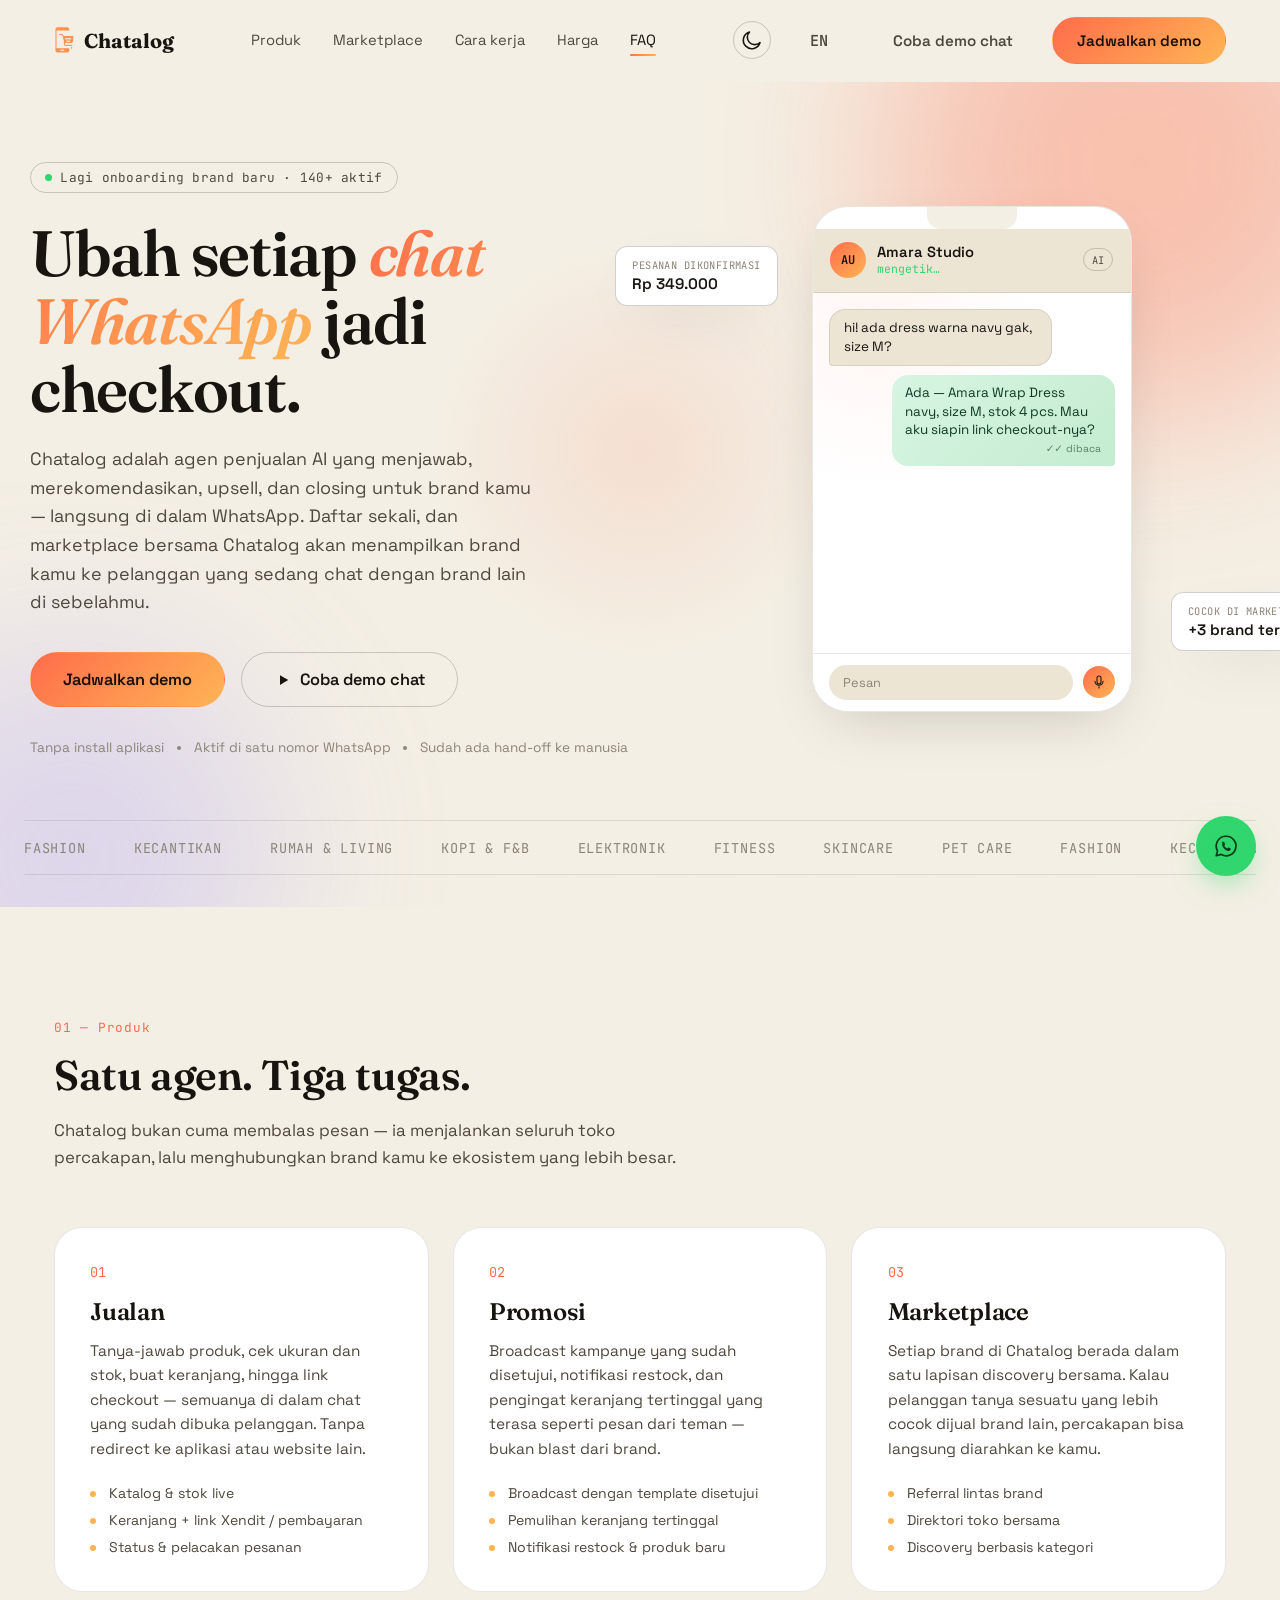
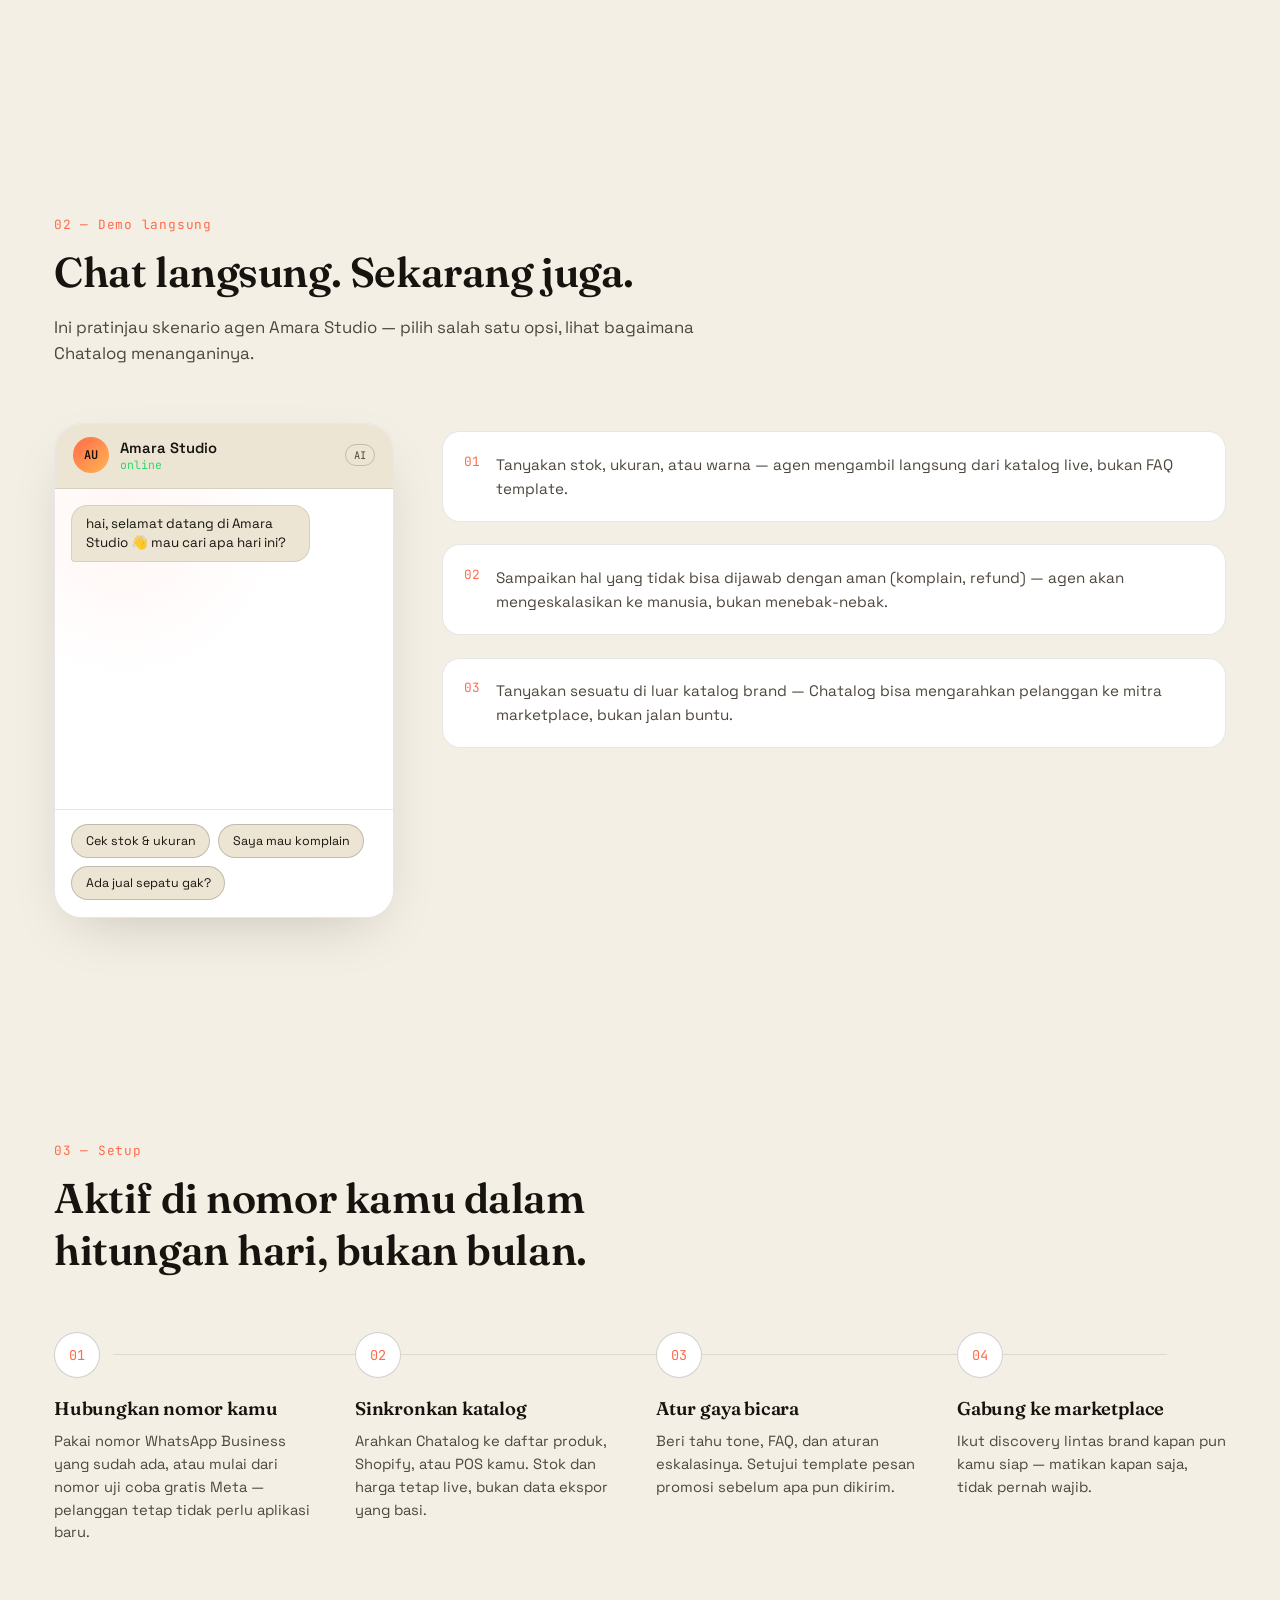
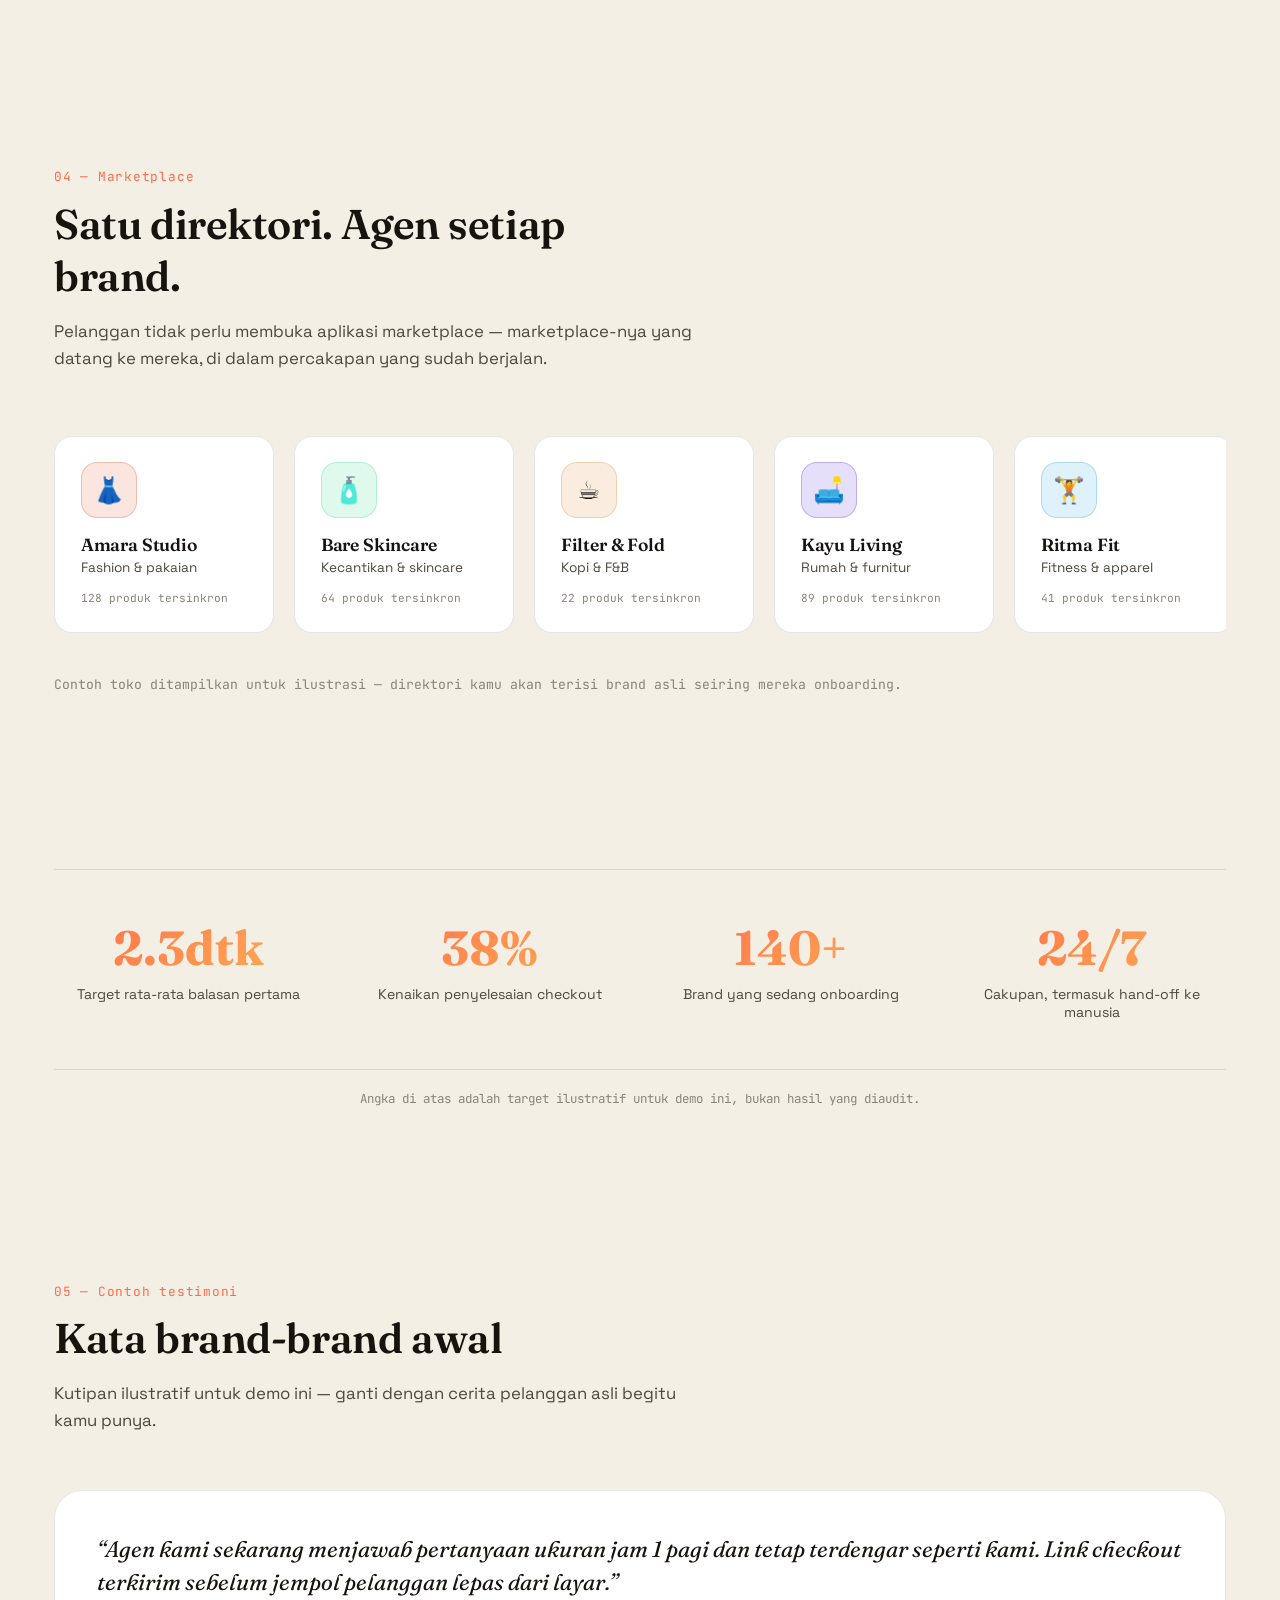
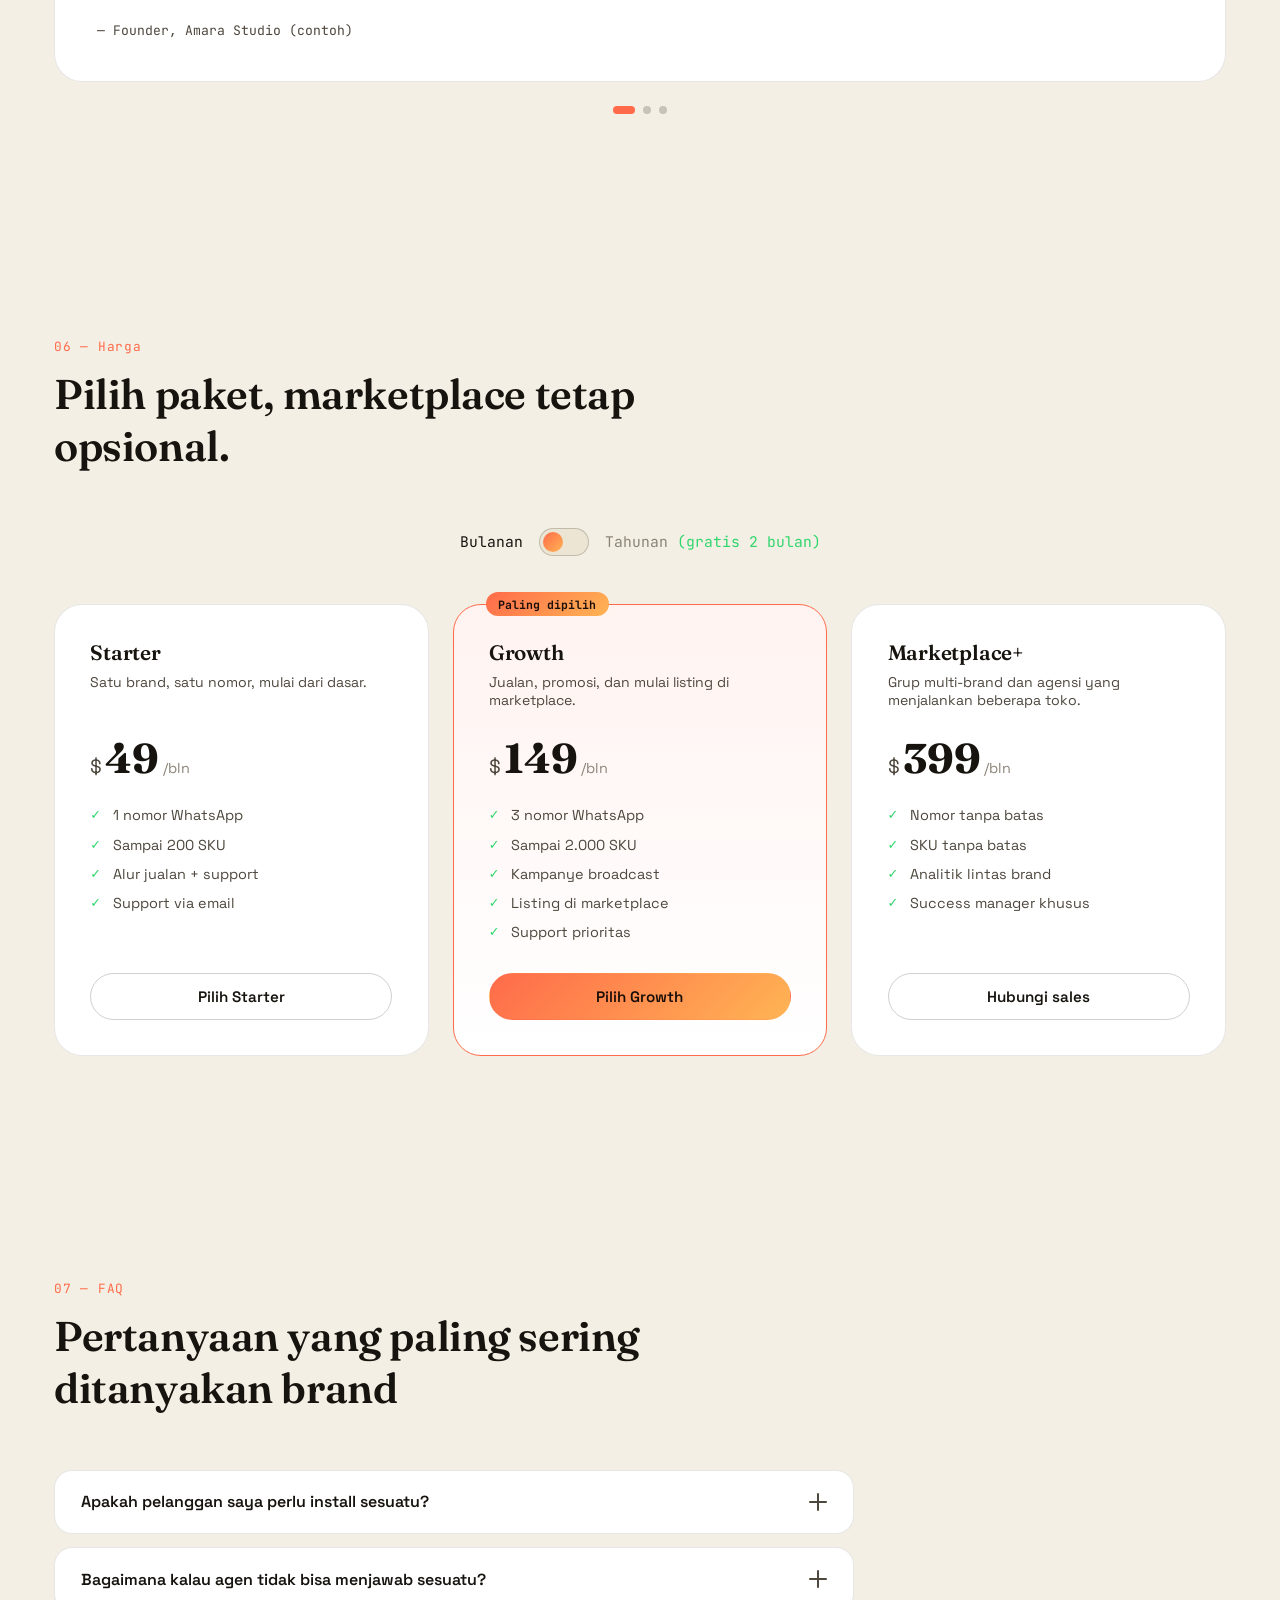
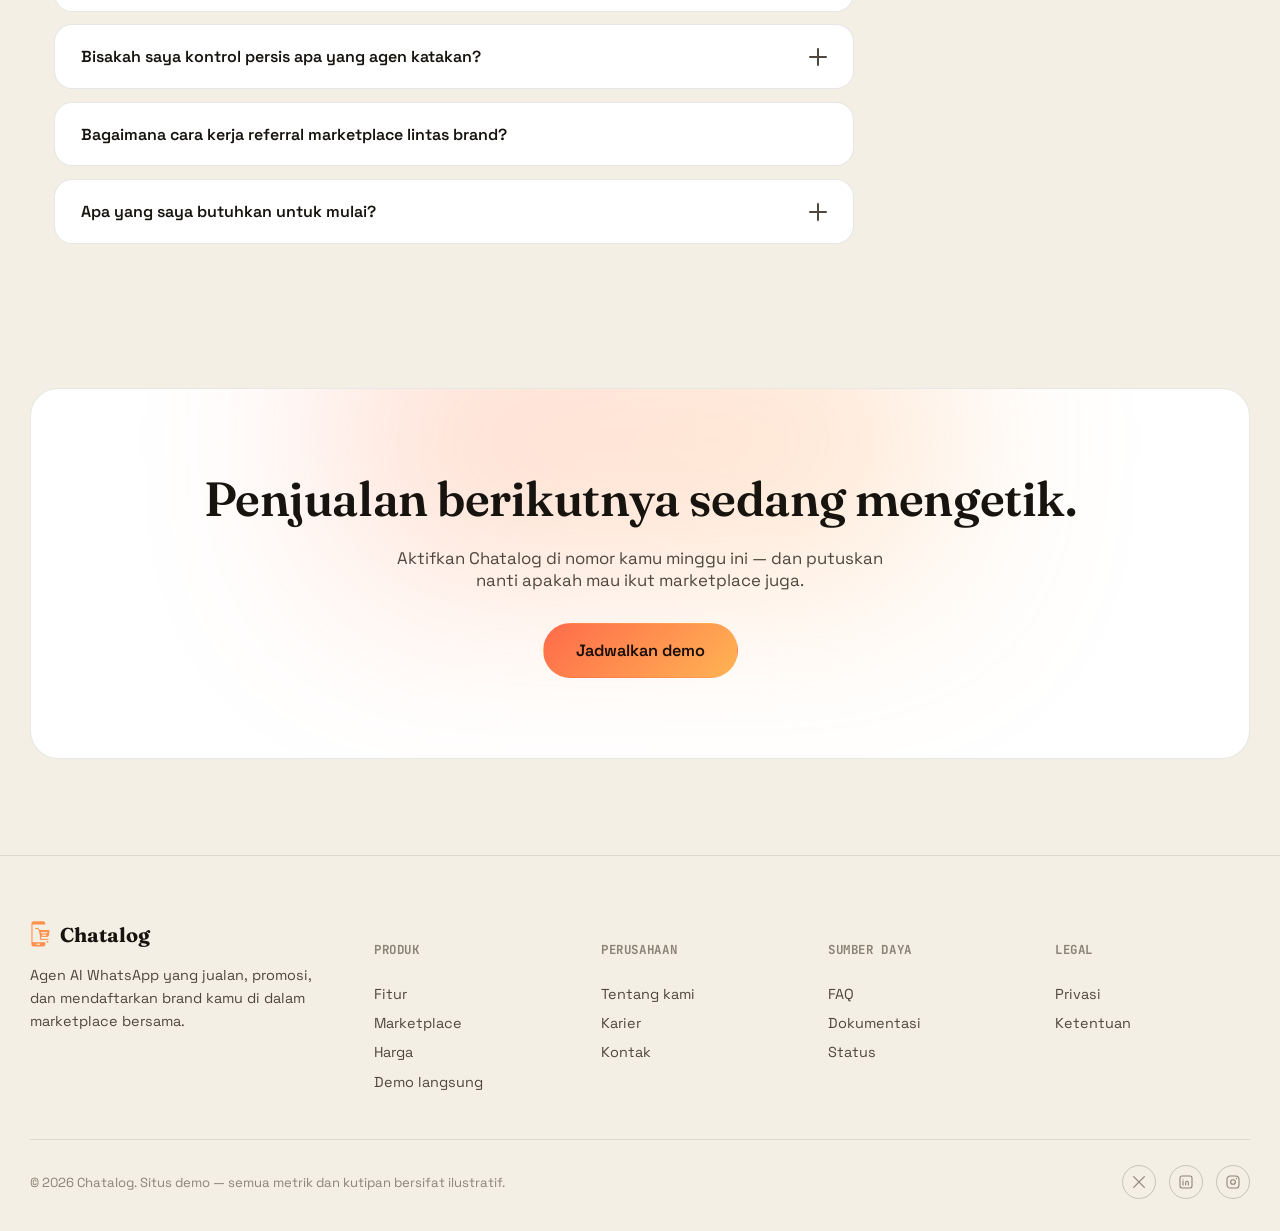
==== commit 82256dae: "Add real logo icon to nav, footer, and favicon Cropped the phone+cart mark from the provided logo an" ====
--- a/index.html
+++ b/index.html
@@ -9,6 +9,7 @@
 <link rel="preconnect" href="https://fonts.gstatic.com" crossorigin>
 <link href="https://fonts.googleapis.com/css2?family=Fraunces:ital,opsz,wght@0,9..144,300;0,9..144,500;0,9..144,600;0,9..144,700;1,9..144,400;1,9..144,500&family=Space+Grotesk:wght@400;500;600;700&family=JetBrains+Mono:wght@400;500;600&display=swap" rel="stylesheet">
 <link rel="stylesheet" href="styles.css">
+<link rel="icon" type="image/png" href="assets/chatalog-icon.png">
 </head>
 <body>
 
@@ -19,7 +20,7 @@
 <header class="nav" id="nav">
   <div class="nav-inner">
     <a href="#top" class="brand">
-      <span class="brand-mark">C</span>
+      <img src="assets/chatalog-icon.png" alt="" class="brand-mark-img">
       <span class="brand-name">Chatalog</span>
     </a>
     <nav class="nav-links" id="navLinks">
@@ -424,7 +425,7 @@
 <footer class="footer">
   <div class="footer-top">
     <div class="footer-brand">
-      <a href="#top" class="brand"><span class="brand-mark">C</span><span class="brand-name">Chatalog</span></a>
+      <a href="#top" class="brand"><img src="assets/chatalog-icon.png" alt="" class="brand-mark-img"><span class="brand-name">Chatalog</span></a>
       <p>Agen AI WhatsApp yang jualan, promosi, dan mendaftarkan brand kamu di dalam marketplace bersama.</p>
     </div>
     <div class="footer-col">
--- a/styles.css
+++ b/styles.css
@@ -108,6 +108,7 @@
   width: 34px; height: 34px; border-radius: 10px; background: var(--grad-warm);
   display: flex; align-items: center; justify-content: center; color: #1a0e08; font-size: 1.05rem; flex-shrink: 0;
 }
+.brand-mark-img { height: 28px; width: auto; flex-shrink: 0; display: block; }
 .nav-links { display: flex; gap: 2rem; }
 .nav-links a { font-size: .92rem; color: var(--text-dim); position: relative; padding: .3rem 0; }
 .nav-links a:hover { color: var(--text); }
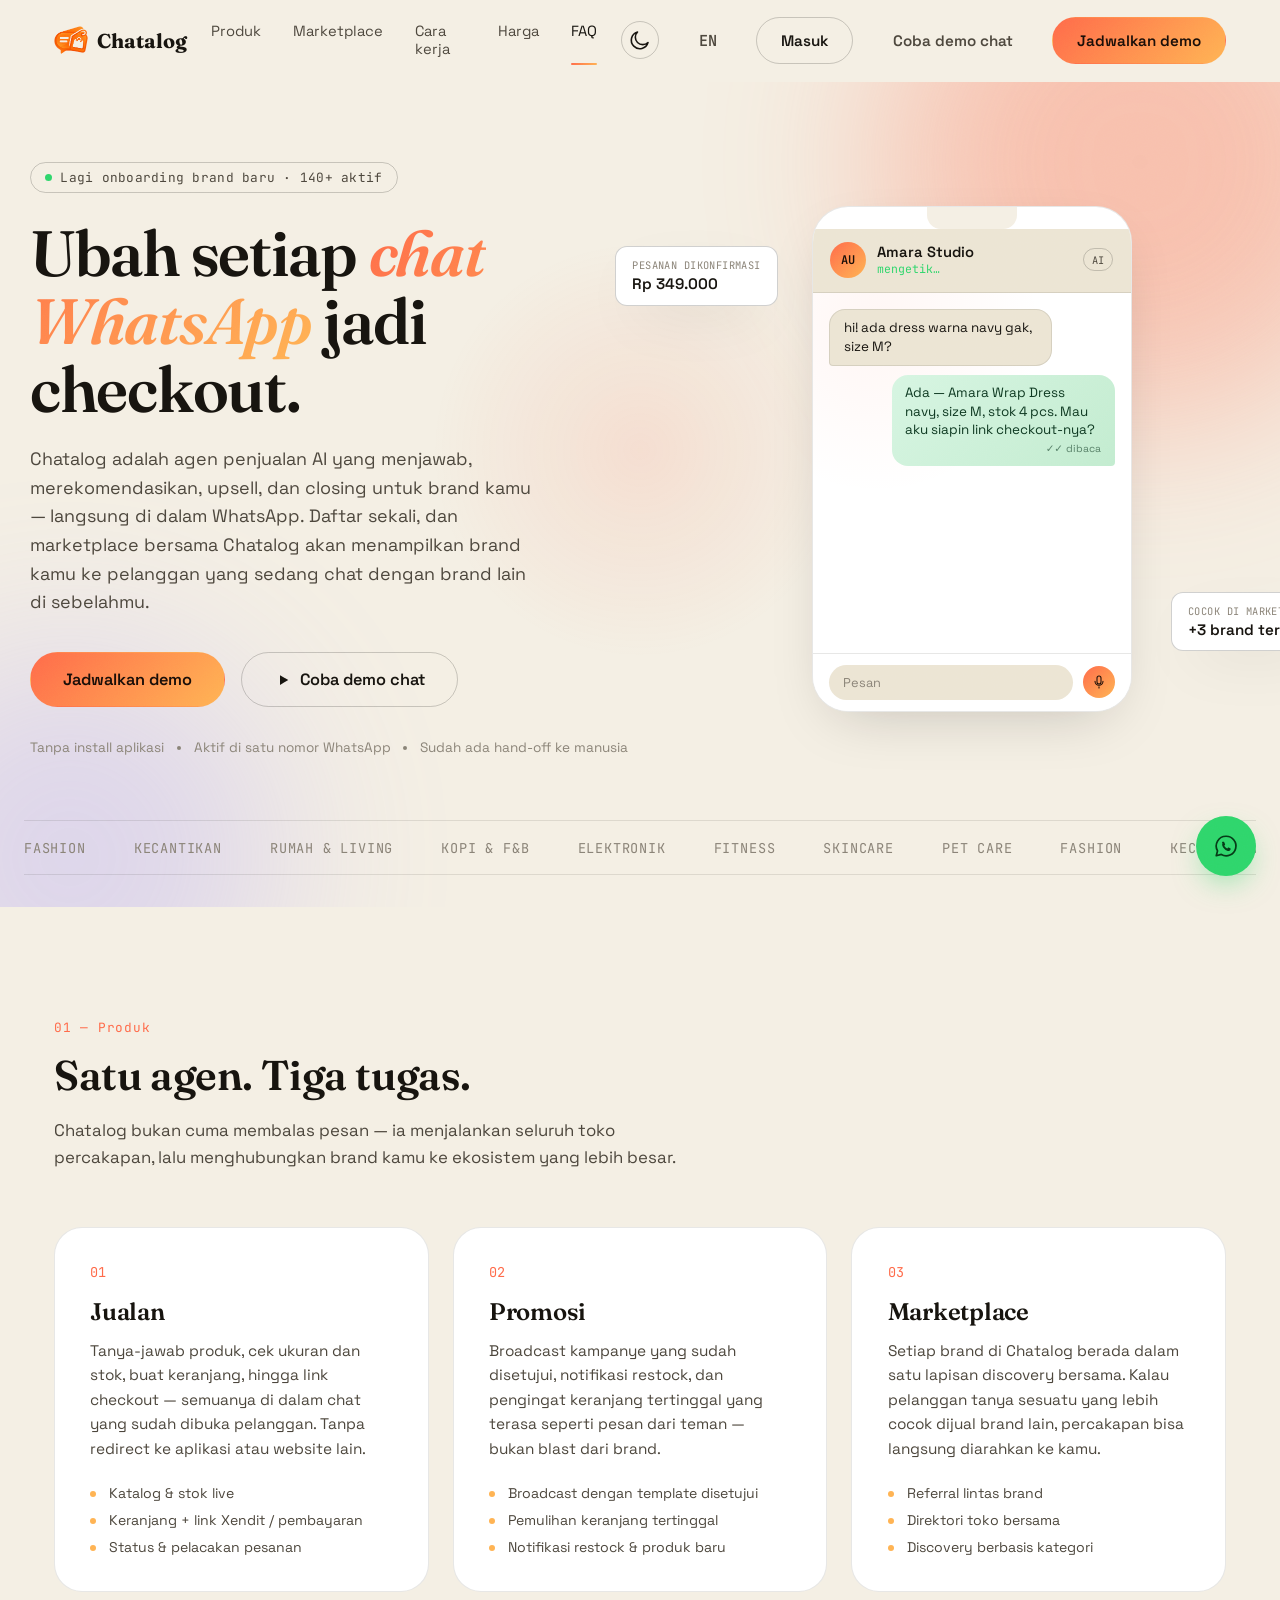
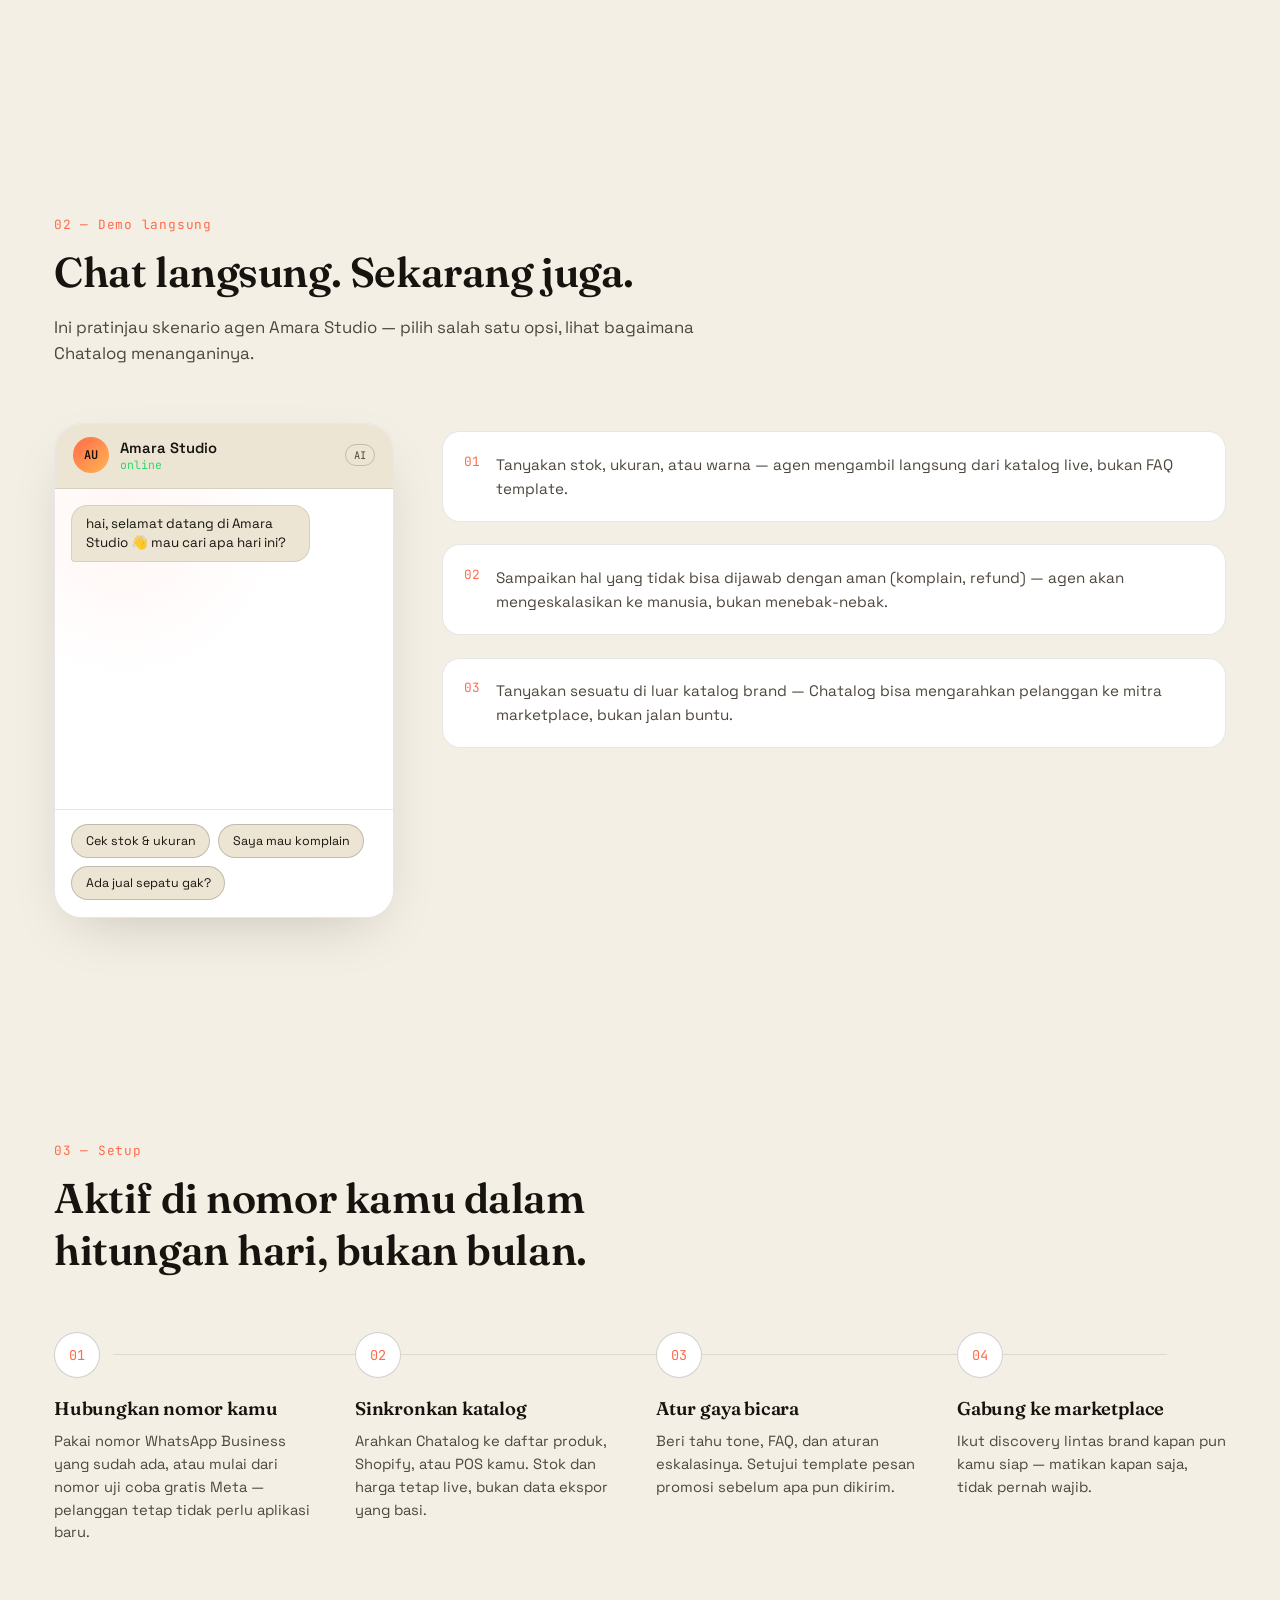
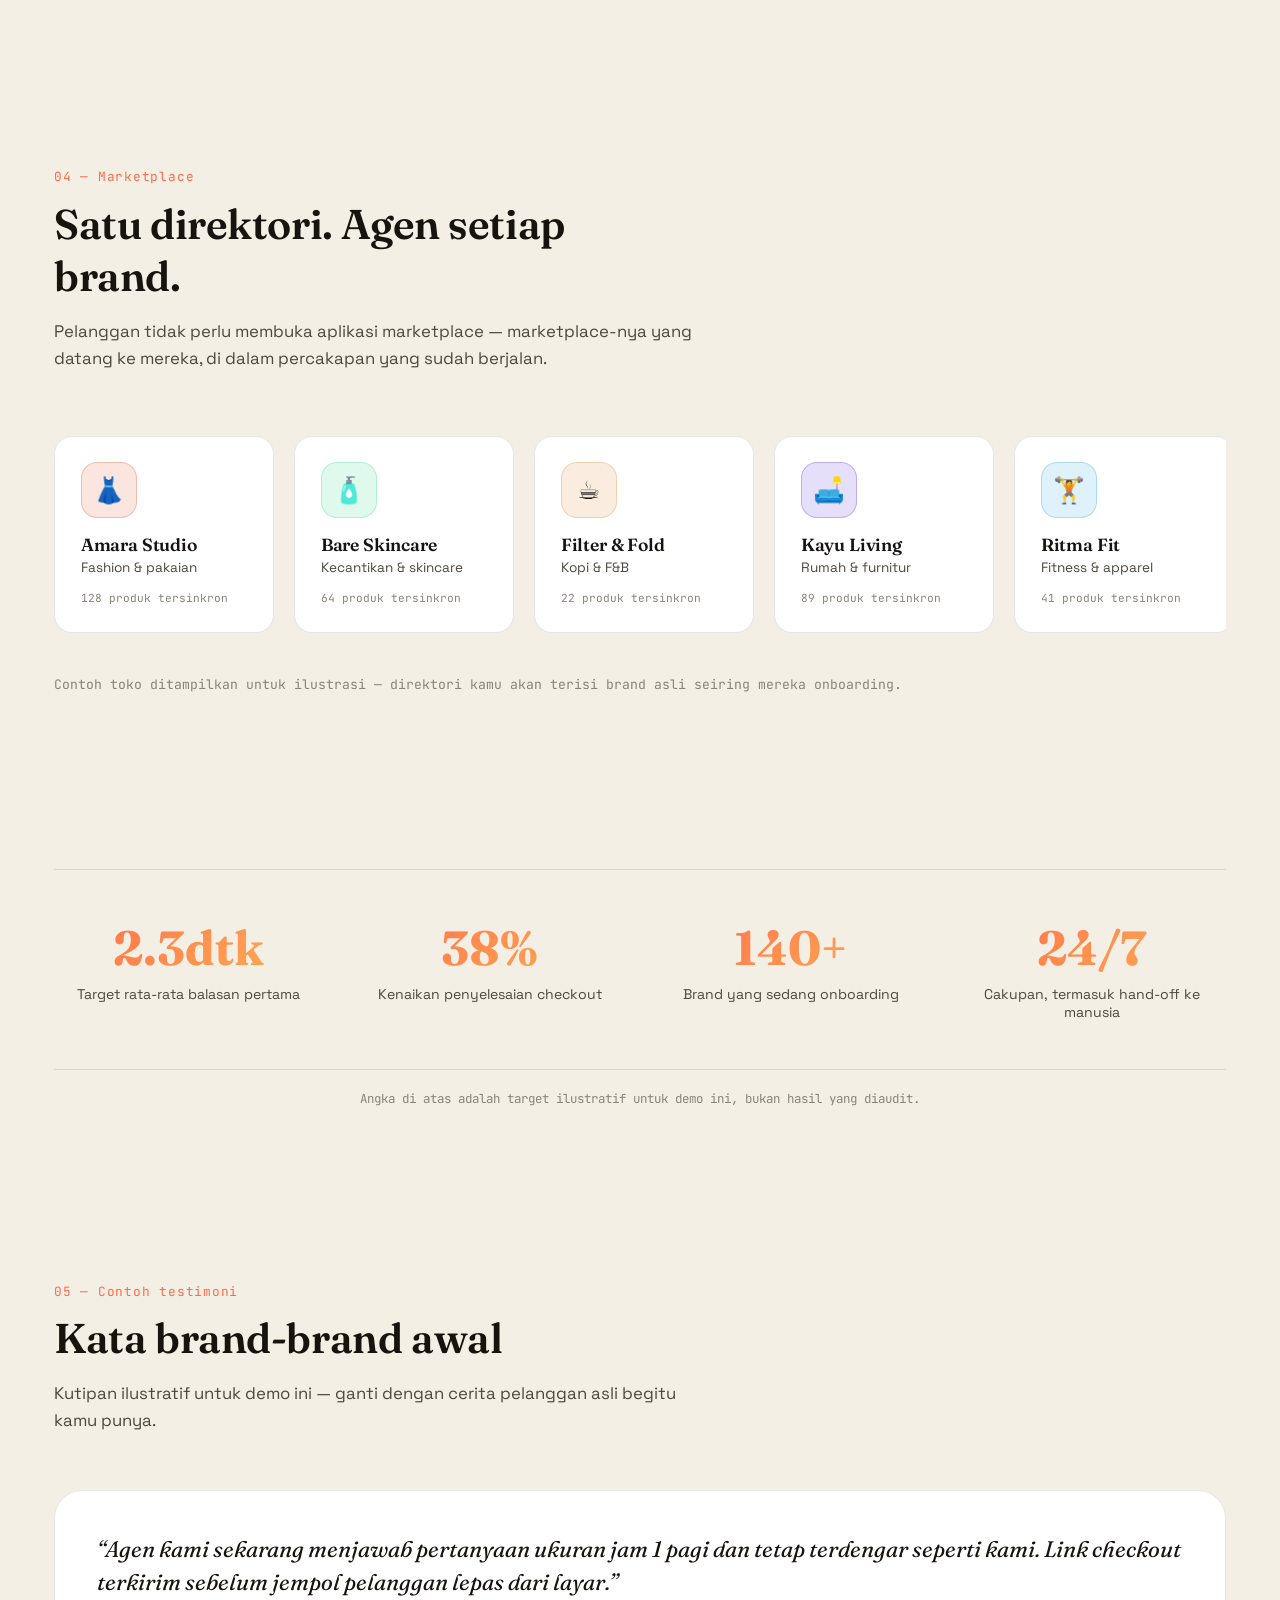
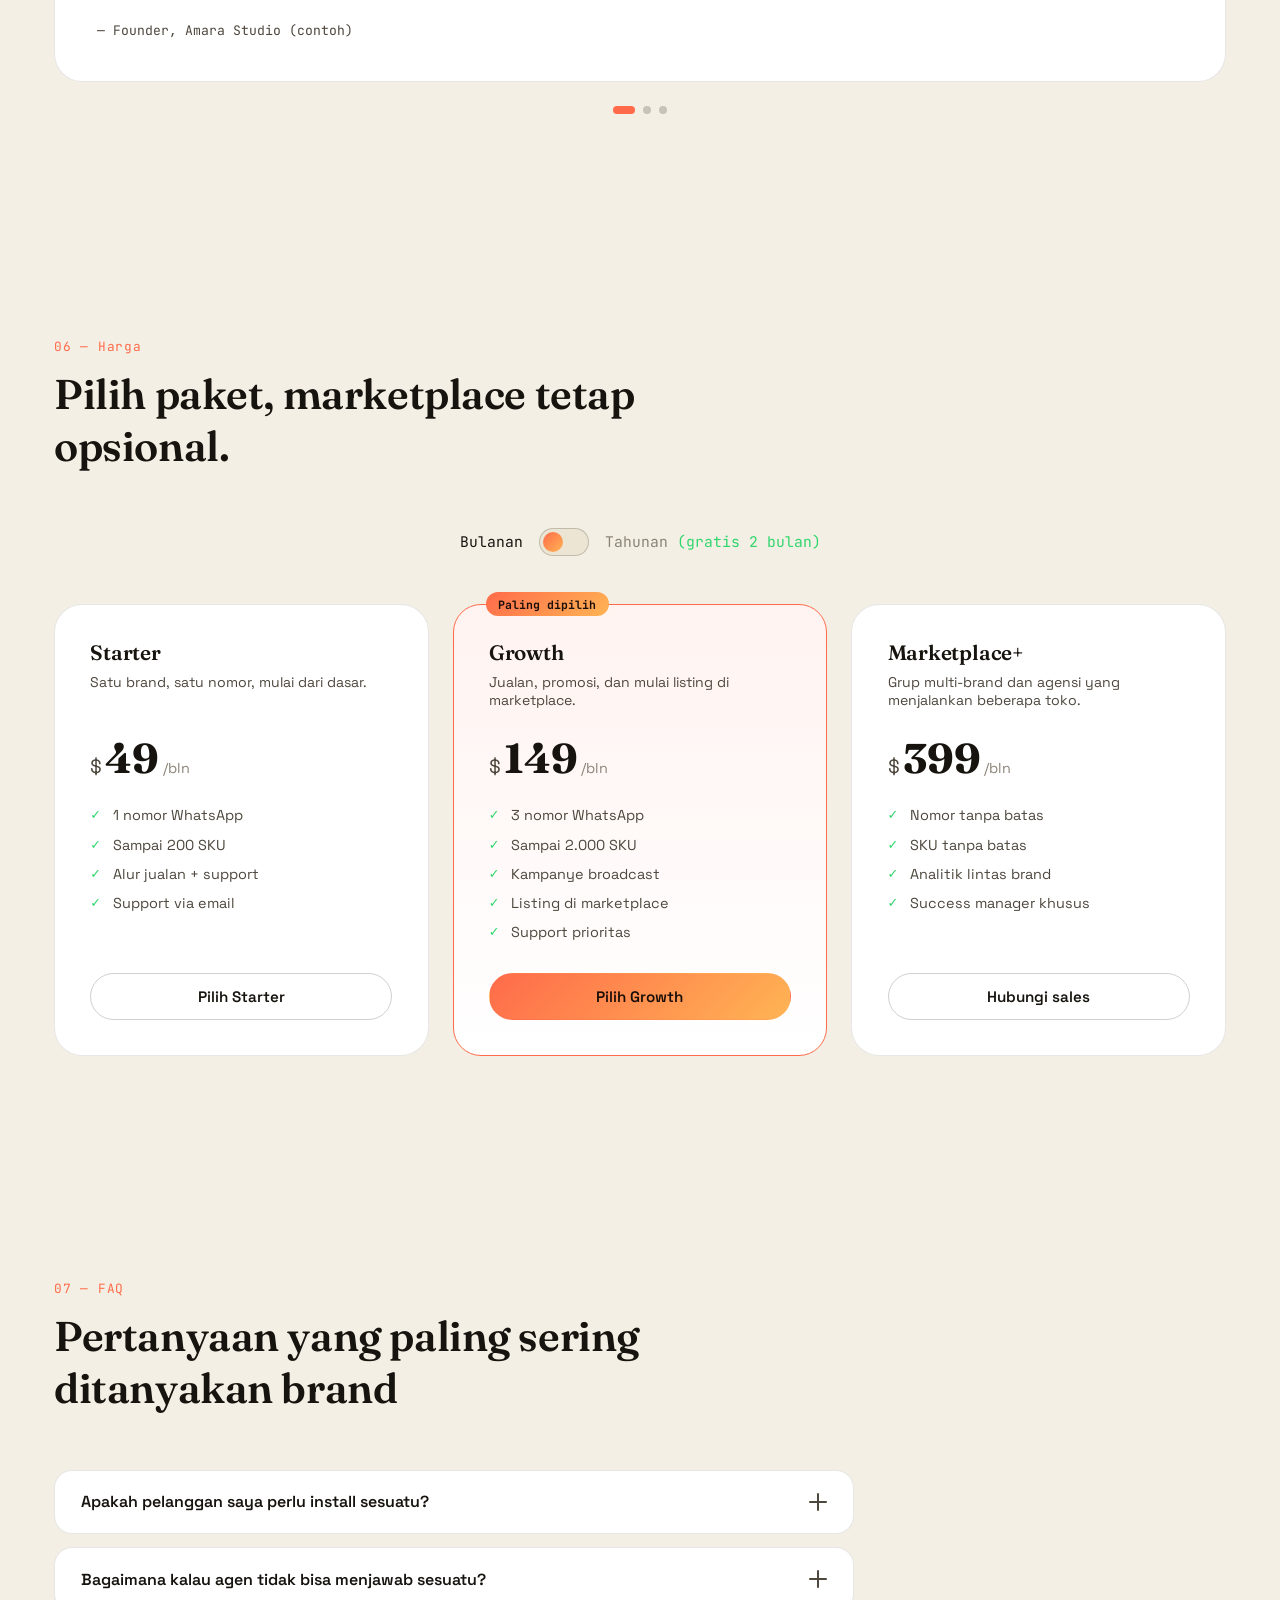
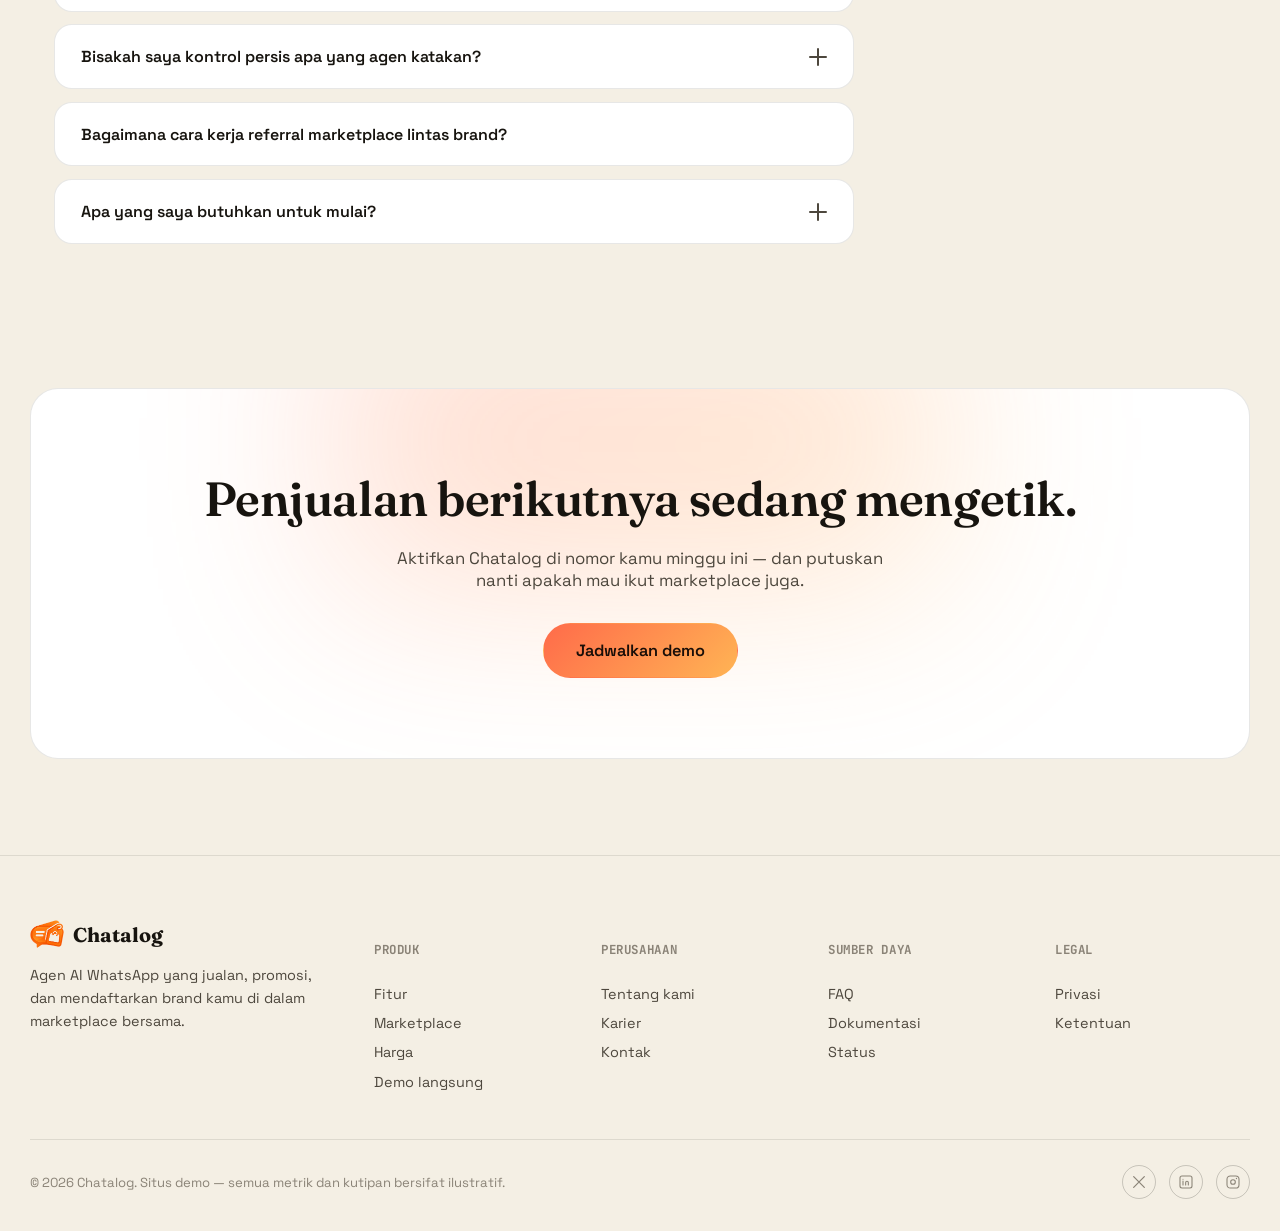
==== commit a9f16636: "Add login button to navbar linking to the brand dashboard Points at the dashboard's local dev URL fo" ====
--- a/index.html
+++ b/index.html
@@ -36,6 +36,7 @@
         <svg class="icon-moon" viewBox="0 0 24 24" fill="none"><path d="M20 14.5A8.5 8.5 0 1 1 9.5 4a7 7 0 0 0 10.5 10.5Z" stroke="currentColor" stroke-width="1.6" stroke-linejoin="round"/></svg>
       </button>
       <a href="en/index.html" class="btn btn-ghost" style="font-family:var(--font-mono);">EN</a>
+      <a href="http://localhost:5173/login" class="btn btn-outline">Masuk</a>
       <a href="#demo" class="btn btn-ghost">Coba demo chat</a>
       <a href="#pricing" class="btn btn-solid">Jadwalkan demo</a>
     </div>
@@ -52,6 +53,7 @@
   <a href="#pricing" data-nav>Harga</a>
   <a href="#faq" data-nav>FAQ</a>
   <a href="en/index.html" class="btn btn-outline" style="margin-top:1rem;font-family:var(--font-mono);">English version</a>
+  <a href="http://localhost:5173/login" class="btn btn-outline" style="margin-top:.6rem;">Masuk</a>
   <a href="#pricing" class="btn btn-solid" style="margin-top:.6rem;">Jadwalkan demo</a>
 </div>
 
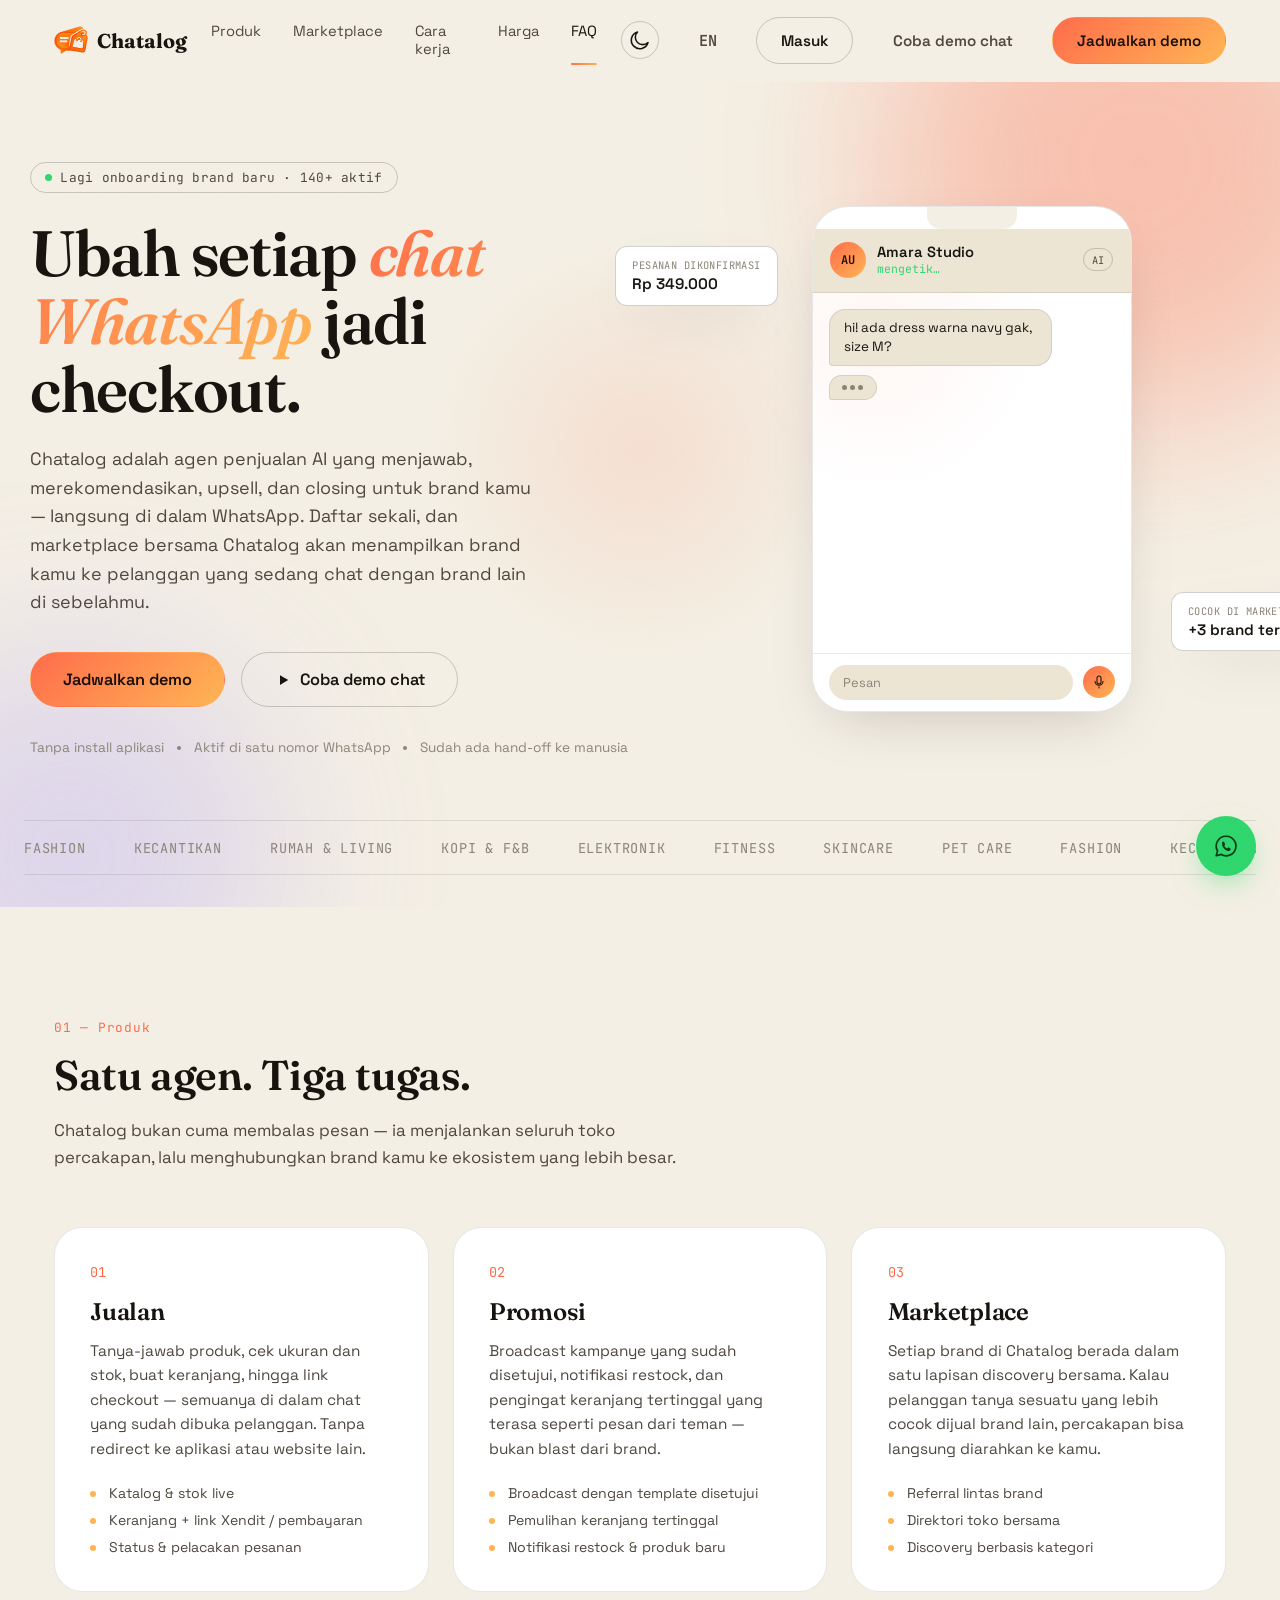
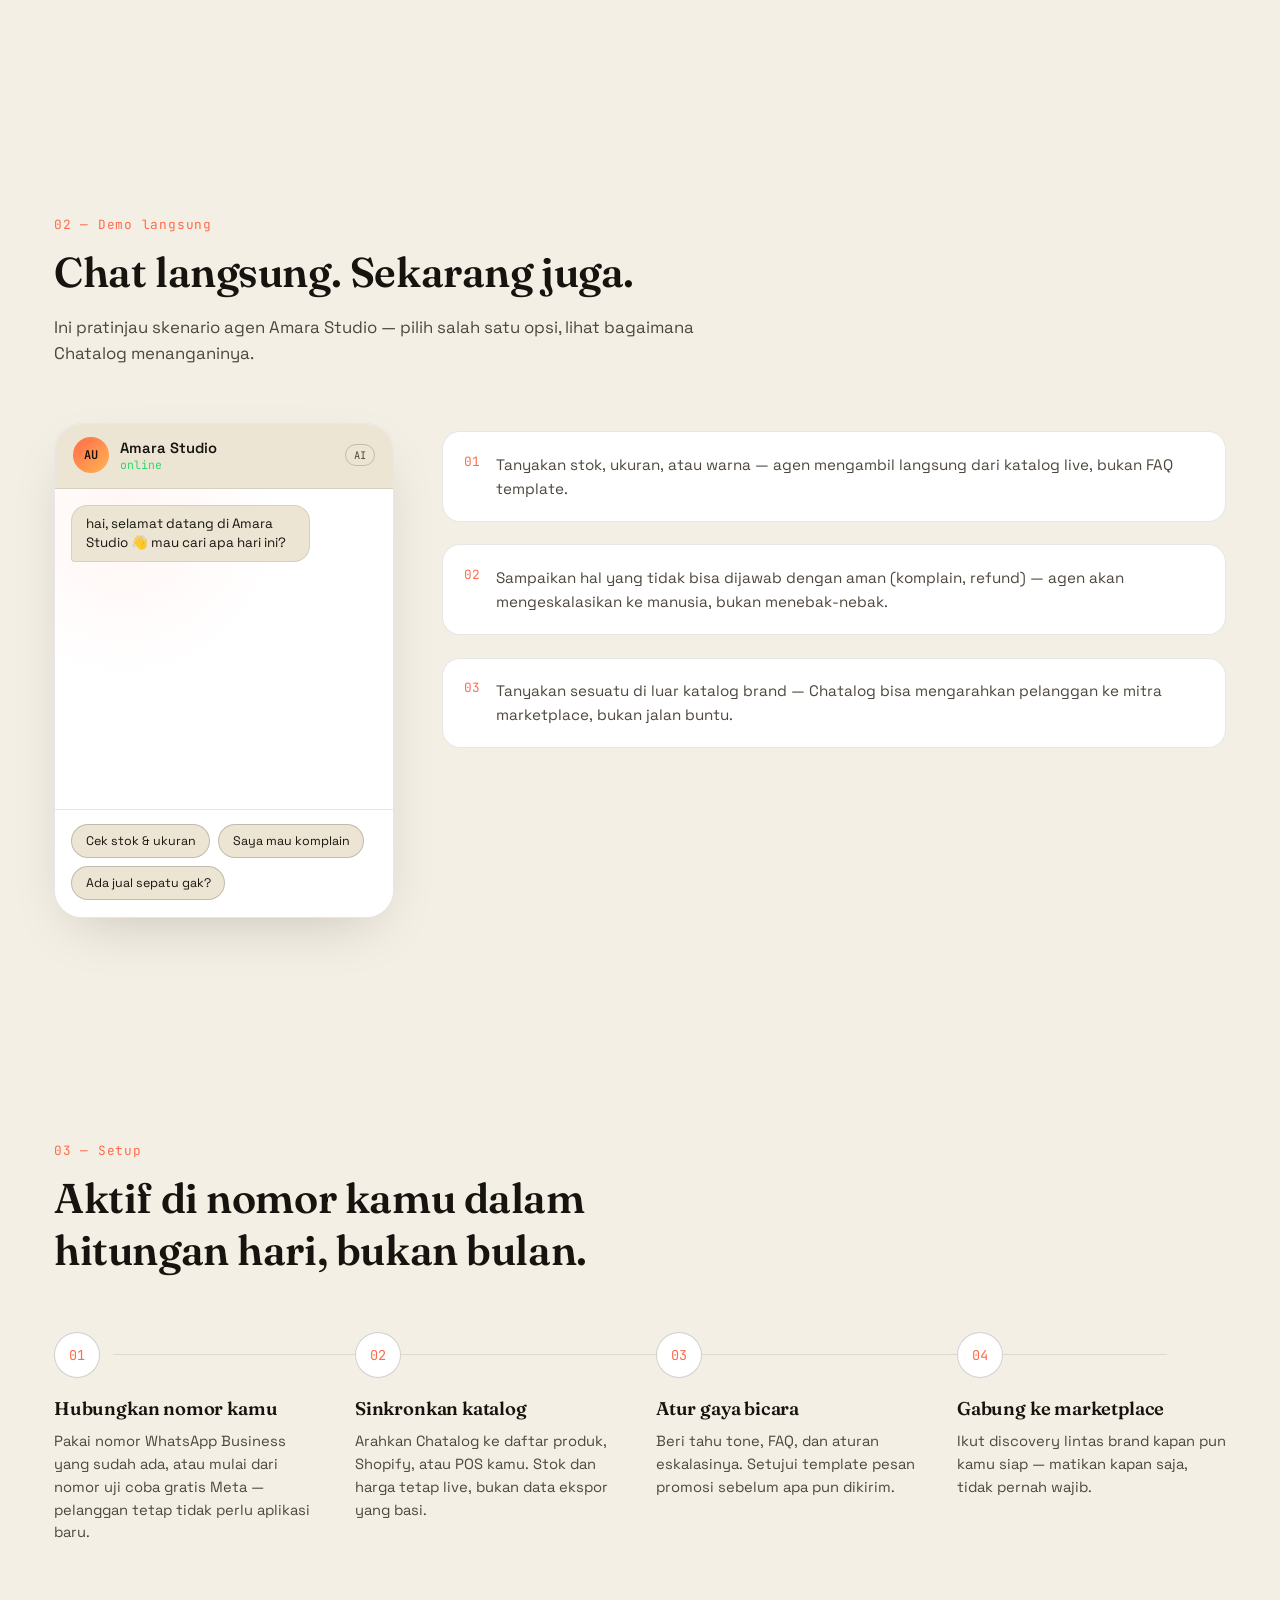
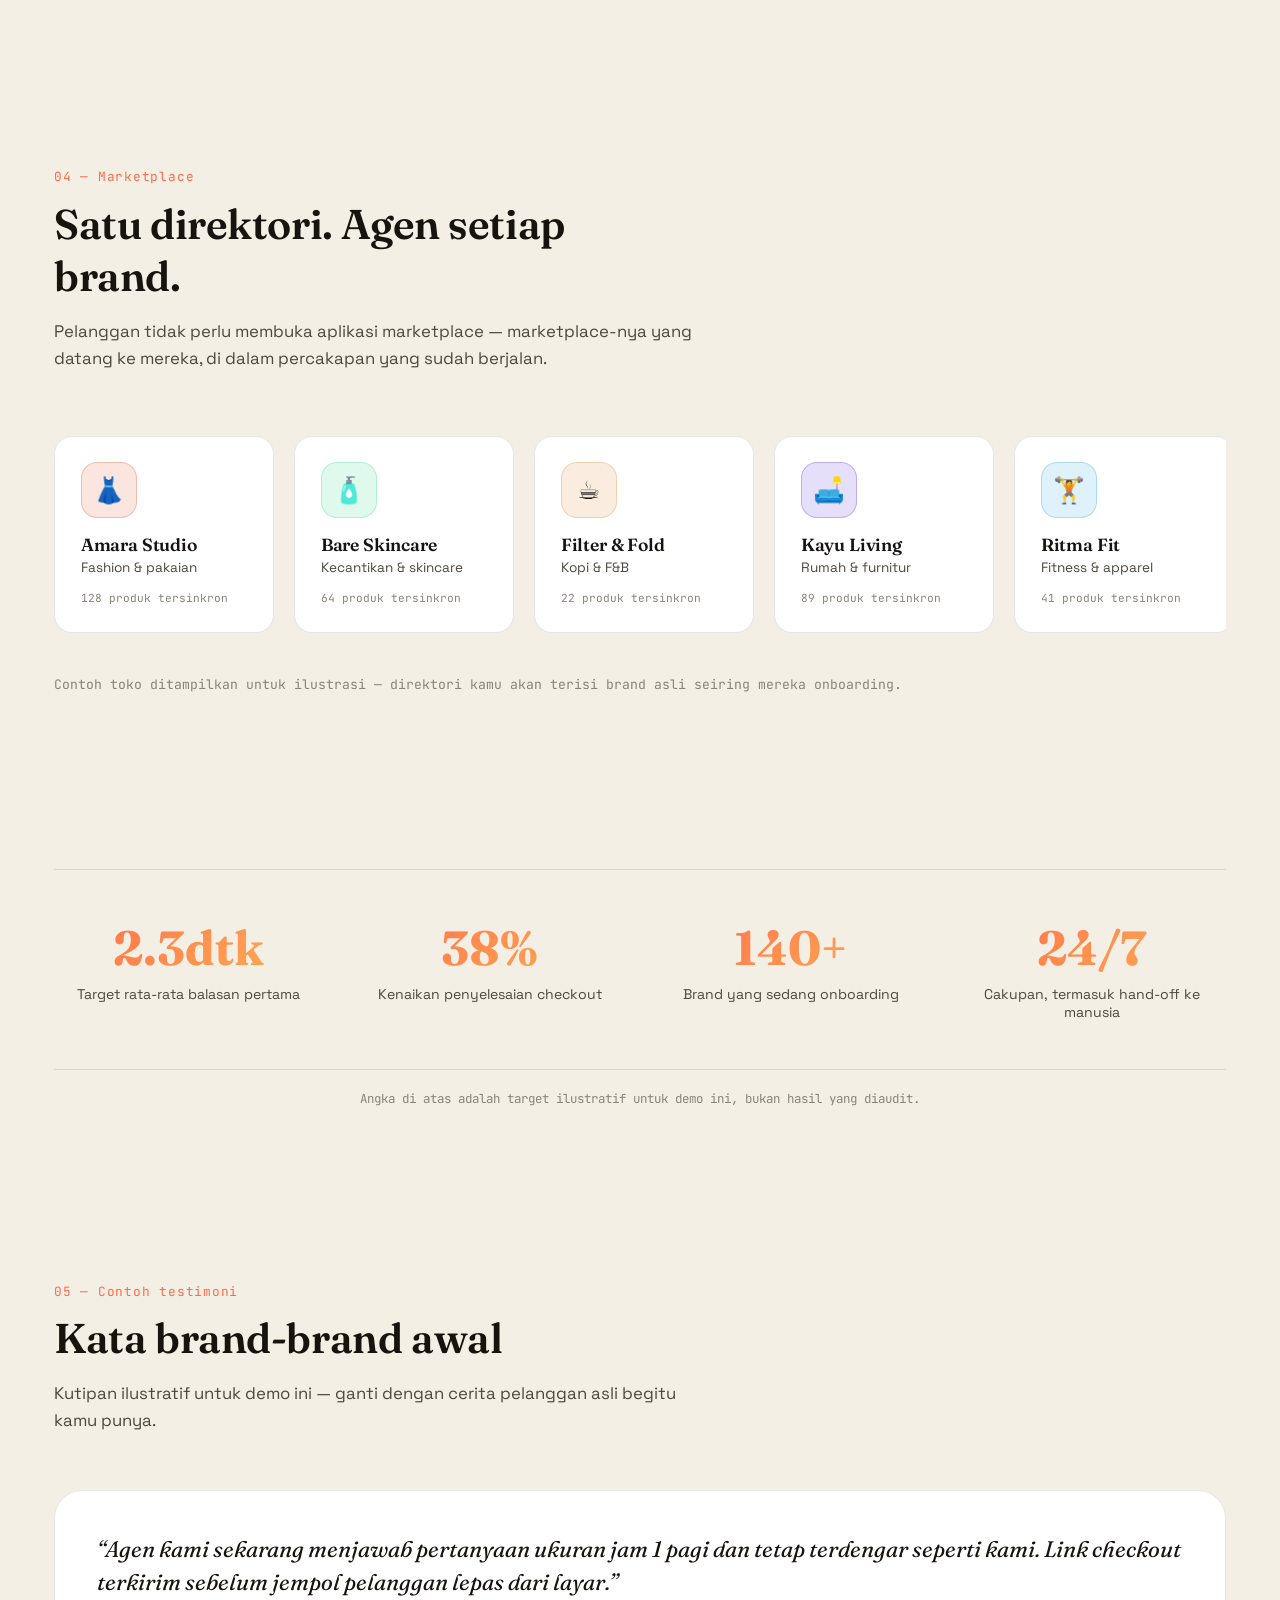
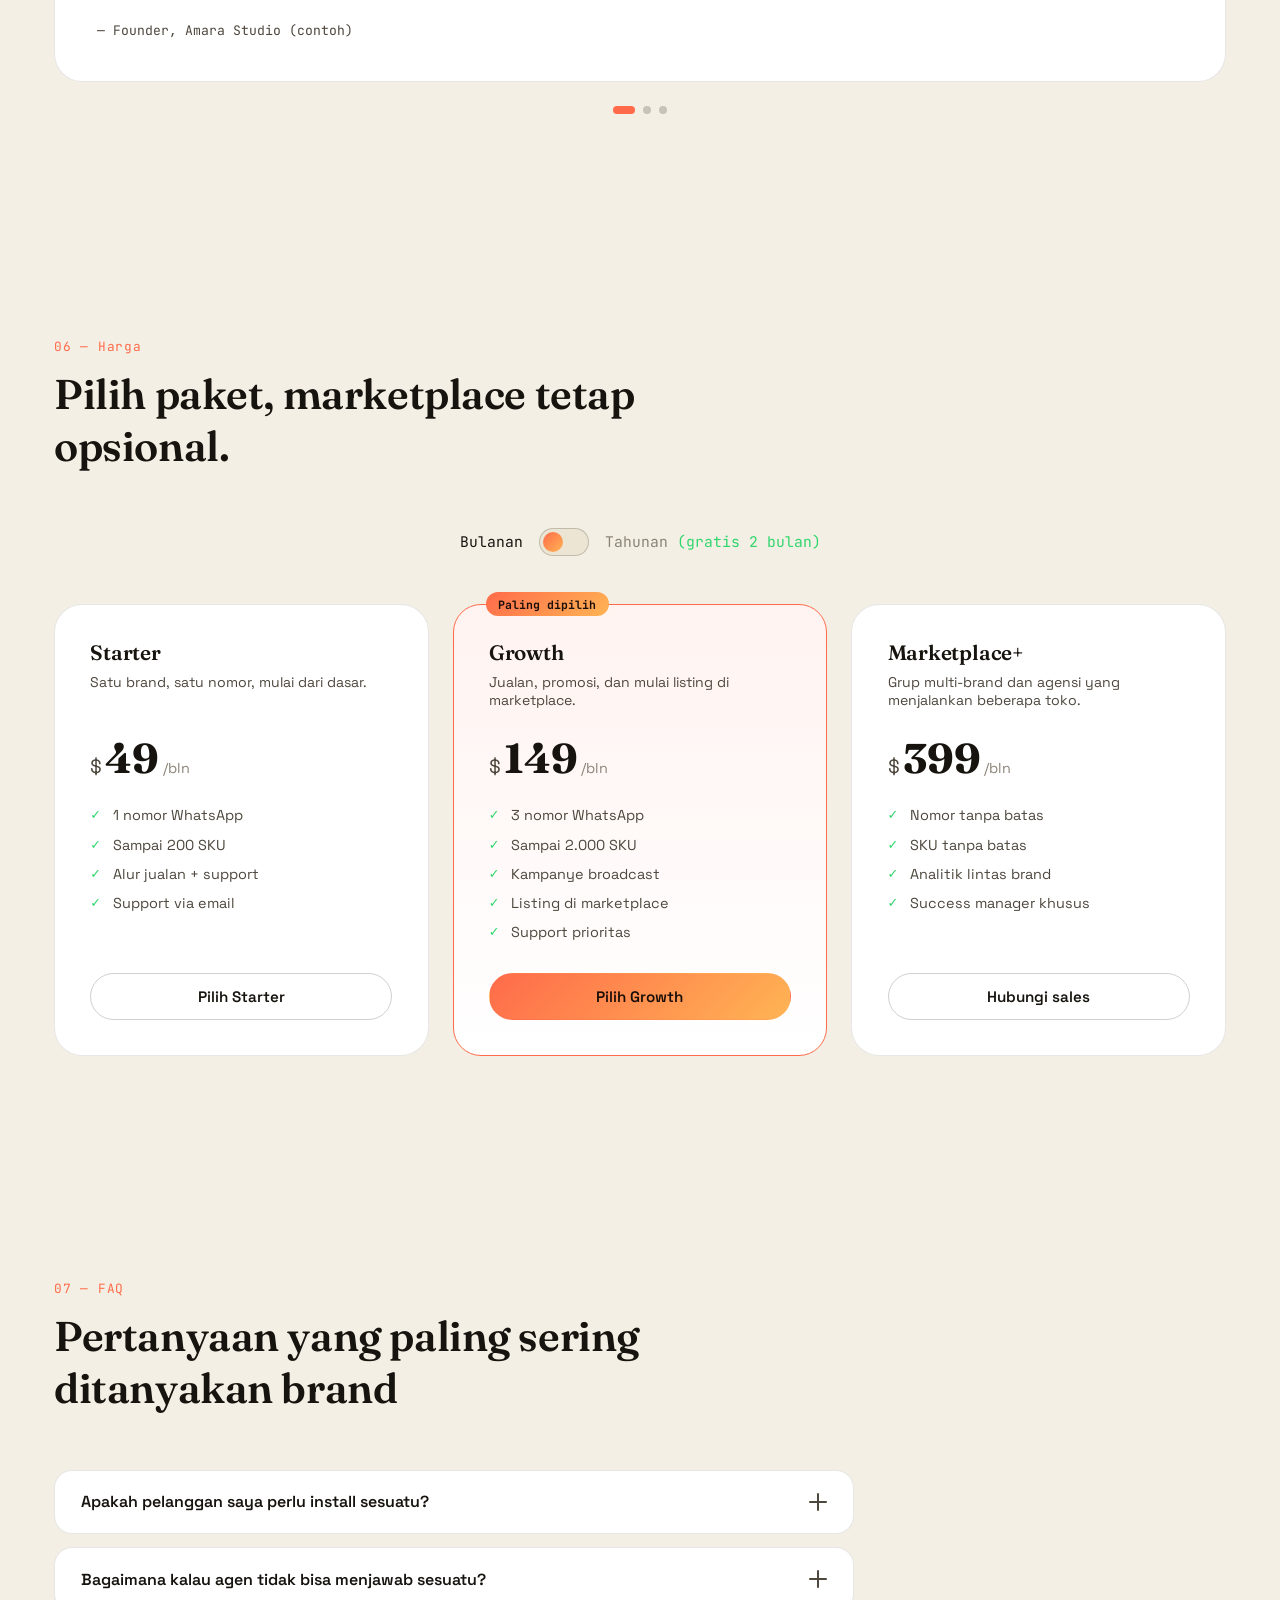
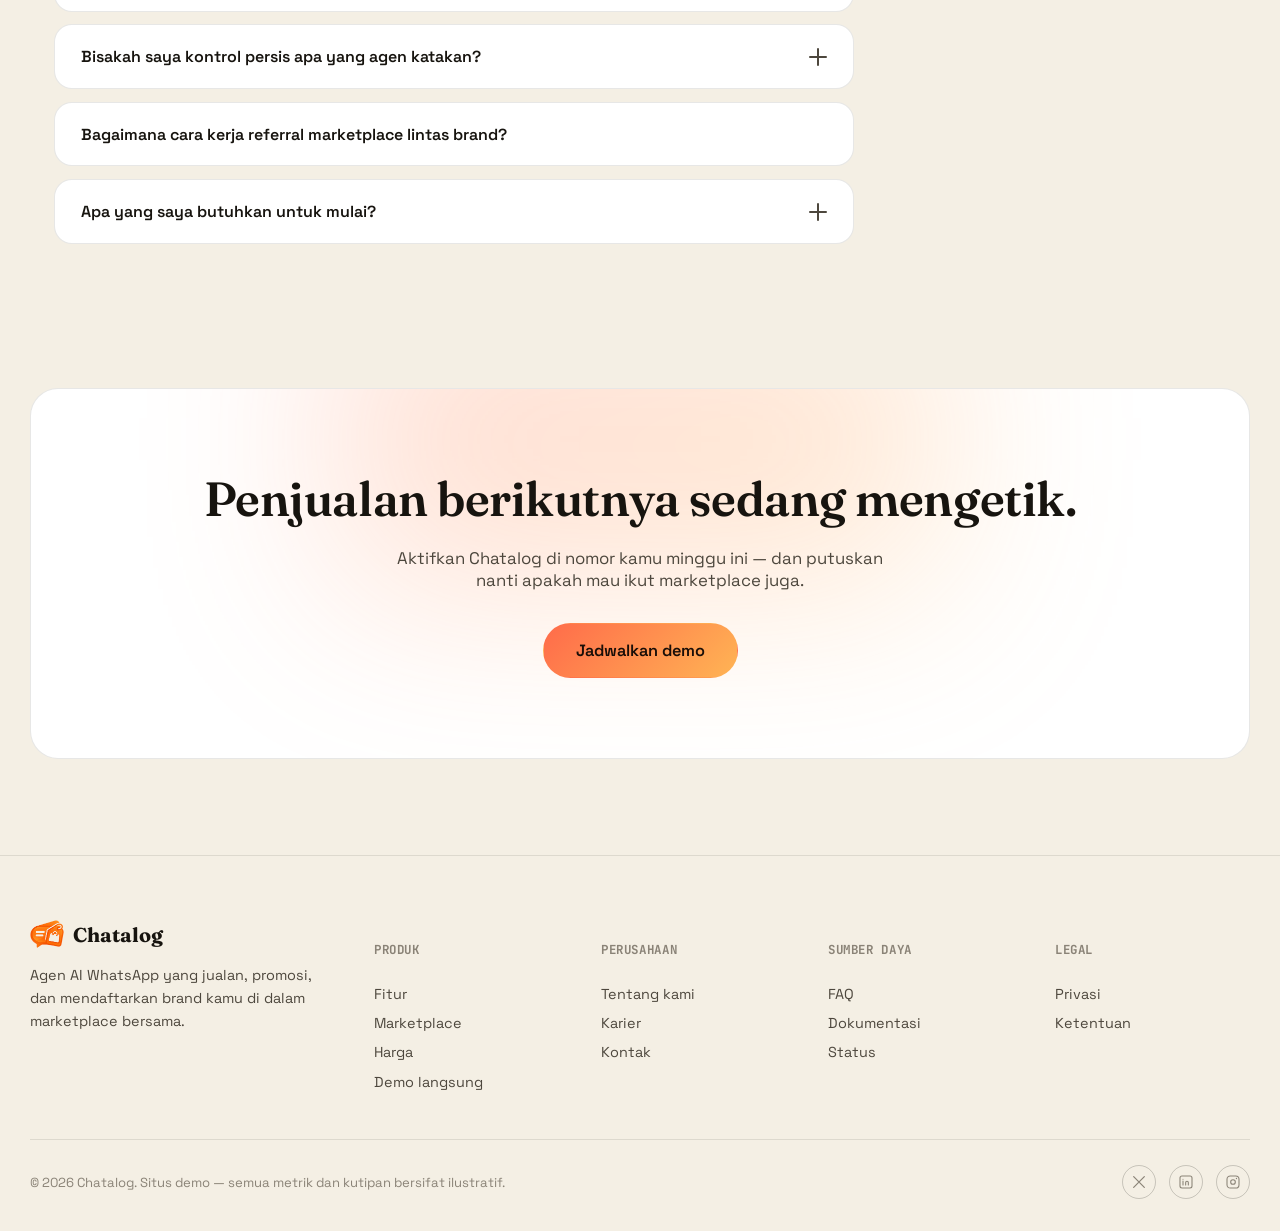
==== commit fed299ee: "Point Login button at the live dashboard Dashboard is now deployed at app.chatalog.id." ====
--- a/index.html
+++ b/index.html
@@ -36,7 +36,7 @@
         <svg class="icon-moon" viewBox="0 0 24 24" fill="none"><path d="M20 14.5A8.5 8.5 0 1 1 9.5 4a7 7 0 0 0 10.5 10.5Z" stroke="currentColor" stroke-width="1.6" stroke-linejoin="round"/></svg>
       </button>
       <a href="en/index.html" class="btn btn-ghost" style="font-family:var(--font-mono);">EN</a>
-      <a href="http://localhost:5173/login" class="btn btn-outline">Masuk</a>
+      <a href="https://app.chatalog.id/login" class="btn btn-outline">Masuk</a>
       <a href="#demo" class="btn btn-ghost">Coba demo chat</a>
       <a href="#pricing" class="btn btn-solid">Jadwalkan demo</a>
     </div>
@@ -53,7 +53,7 @@
   <a href="#pricing" data-nav>Harga</a>
   <a href="#faq" data-nav>FAQ</a>
   <a href="en/index.html" class="btn btn-outline" style="margin-top:1rem;font-family:var(--font-mono);">English version</a>
-  <a href="http://localhost:5173/login" class="btn btn-outline" style="margin-top:.6rem;">Masuk</a>
+  <a href="https://app.chatalog.id/login" class="btn btn-outline" style="margin-top:.6rem;">Masuk</a>
   <a href="#pricing" class="btn btn-solid" style="margin-top:.6rem;">Jadwalkan demo</a>
 </div>
 
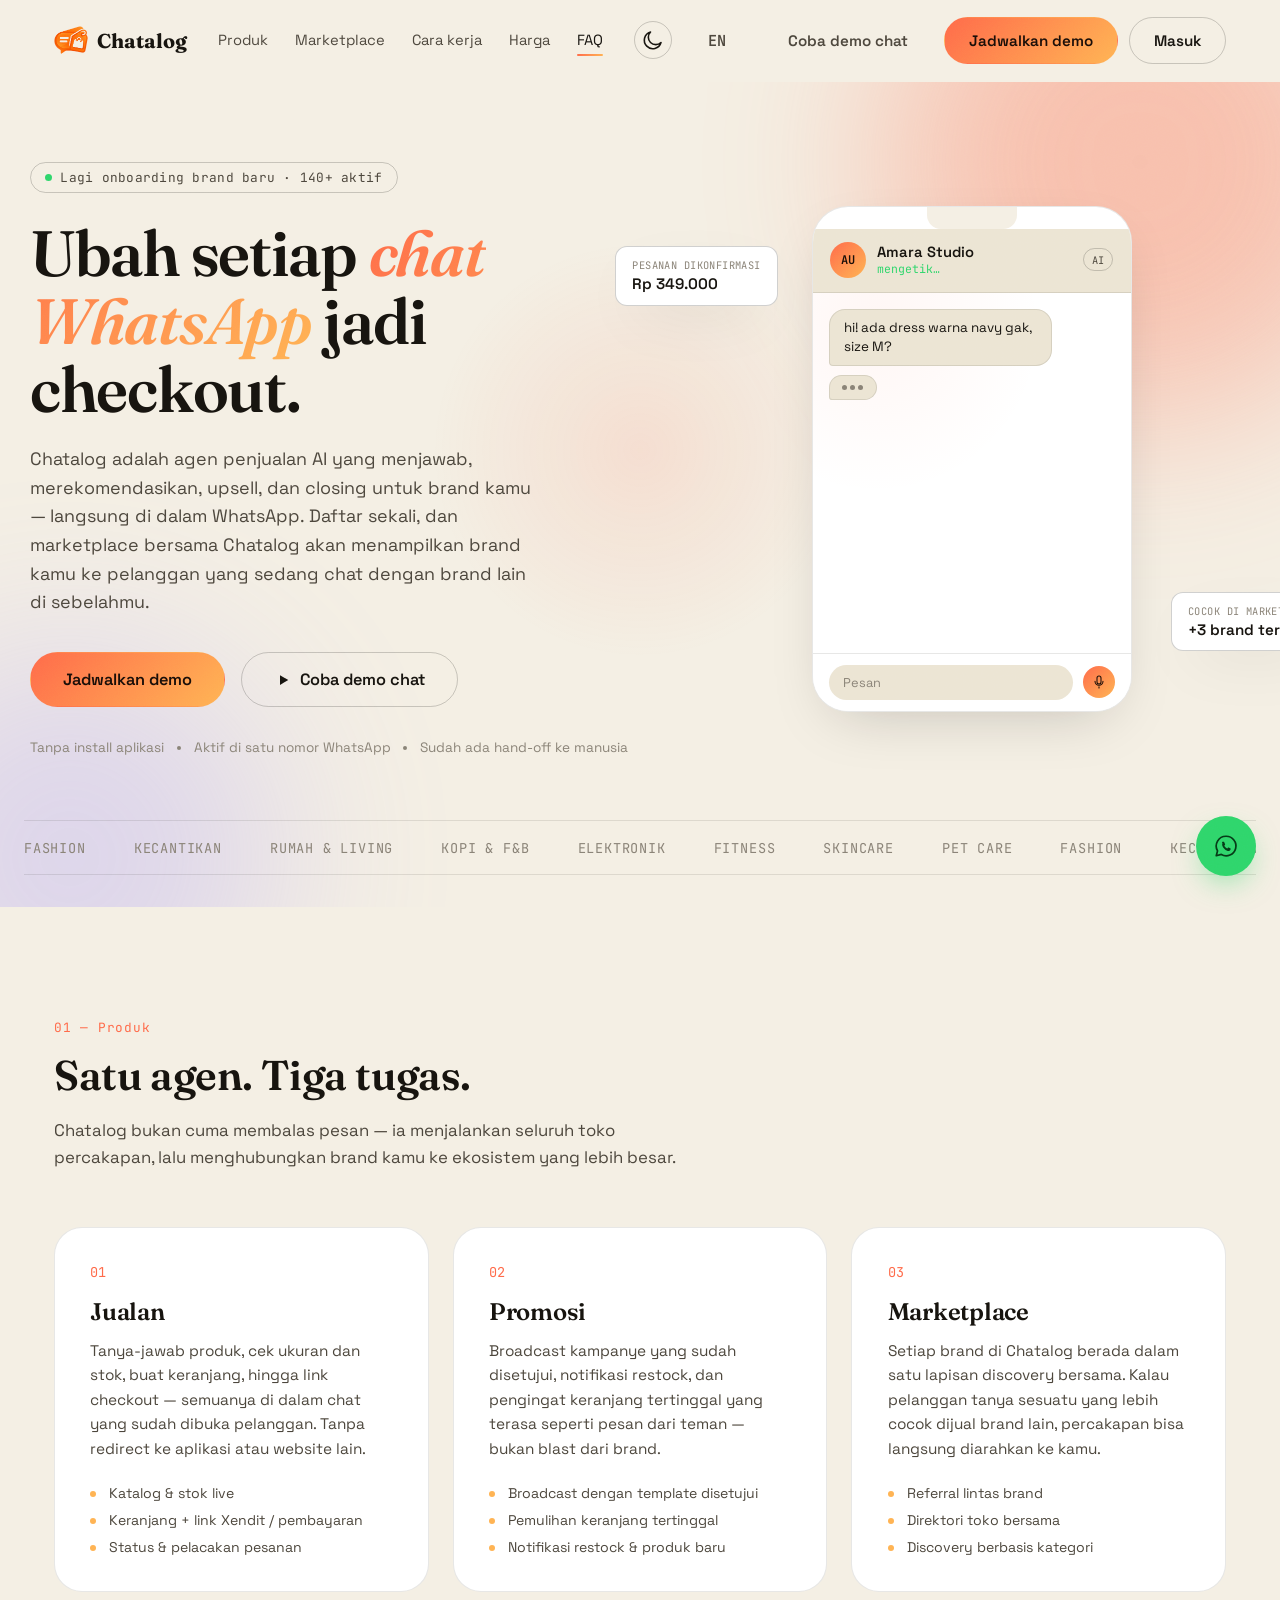
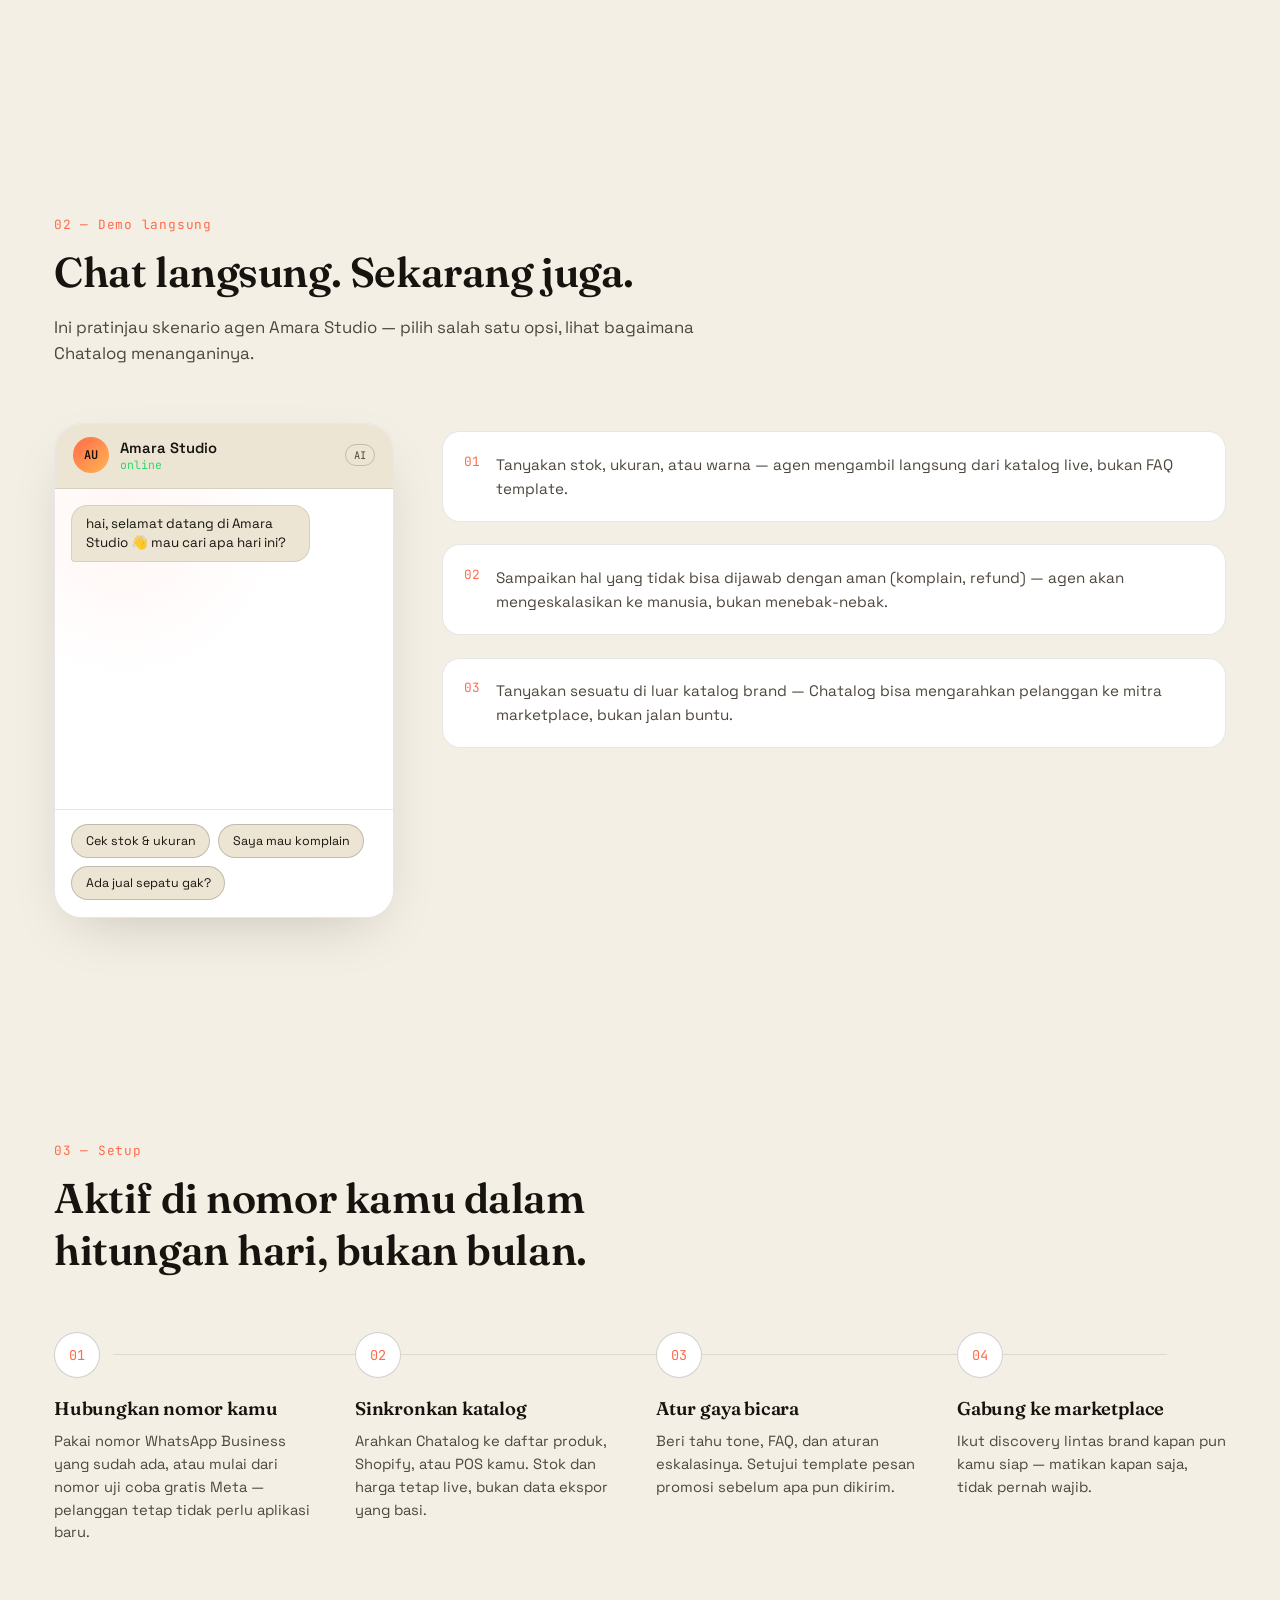
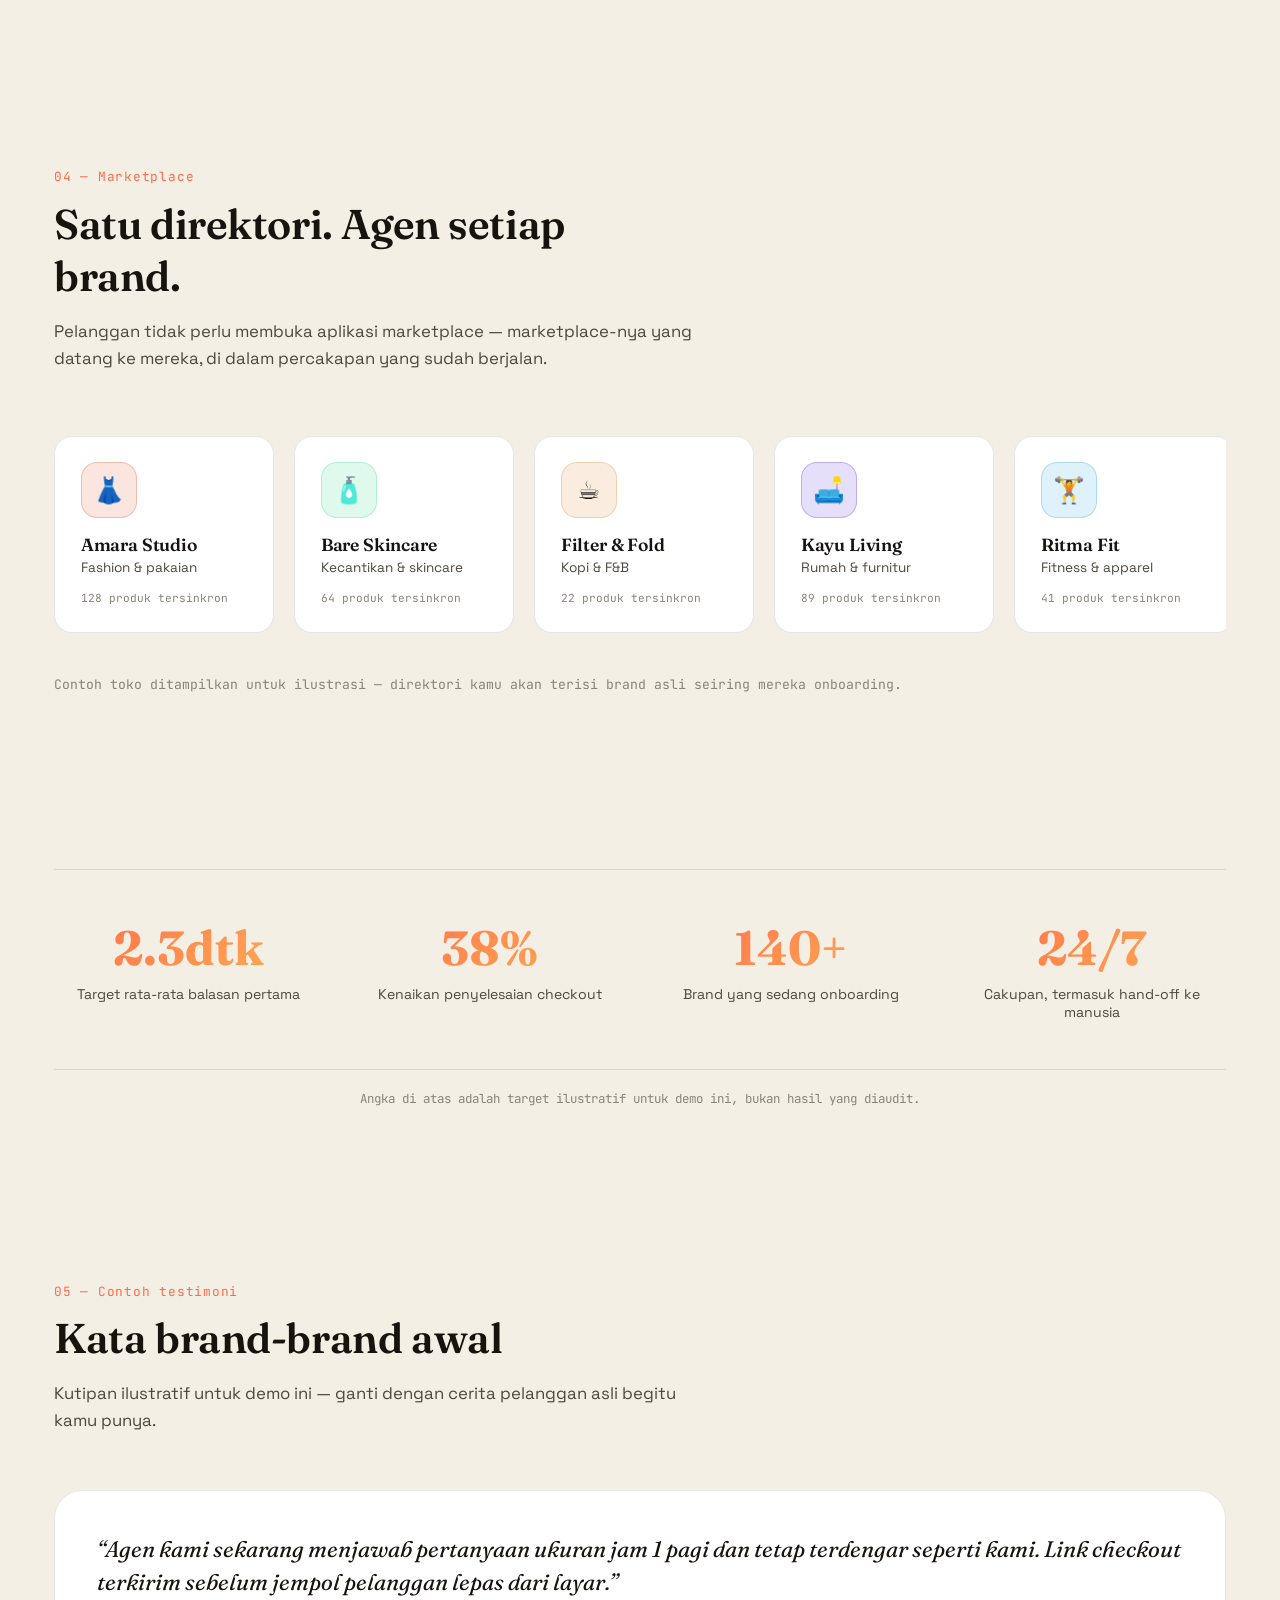
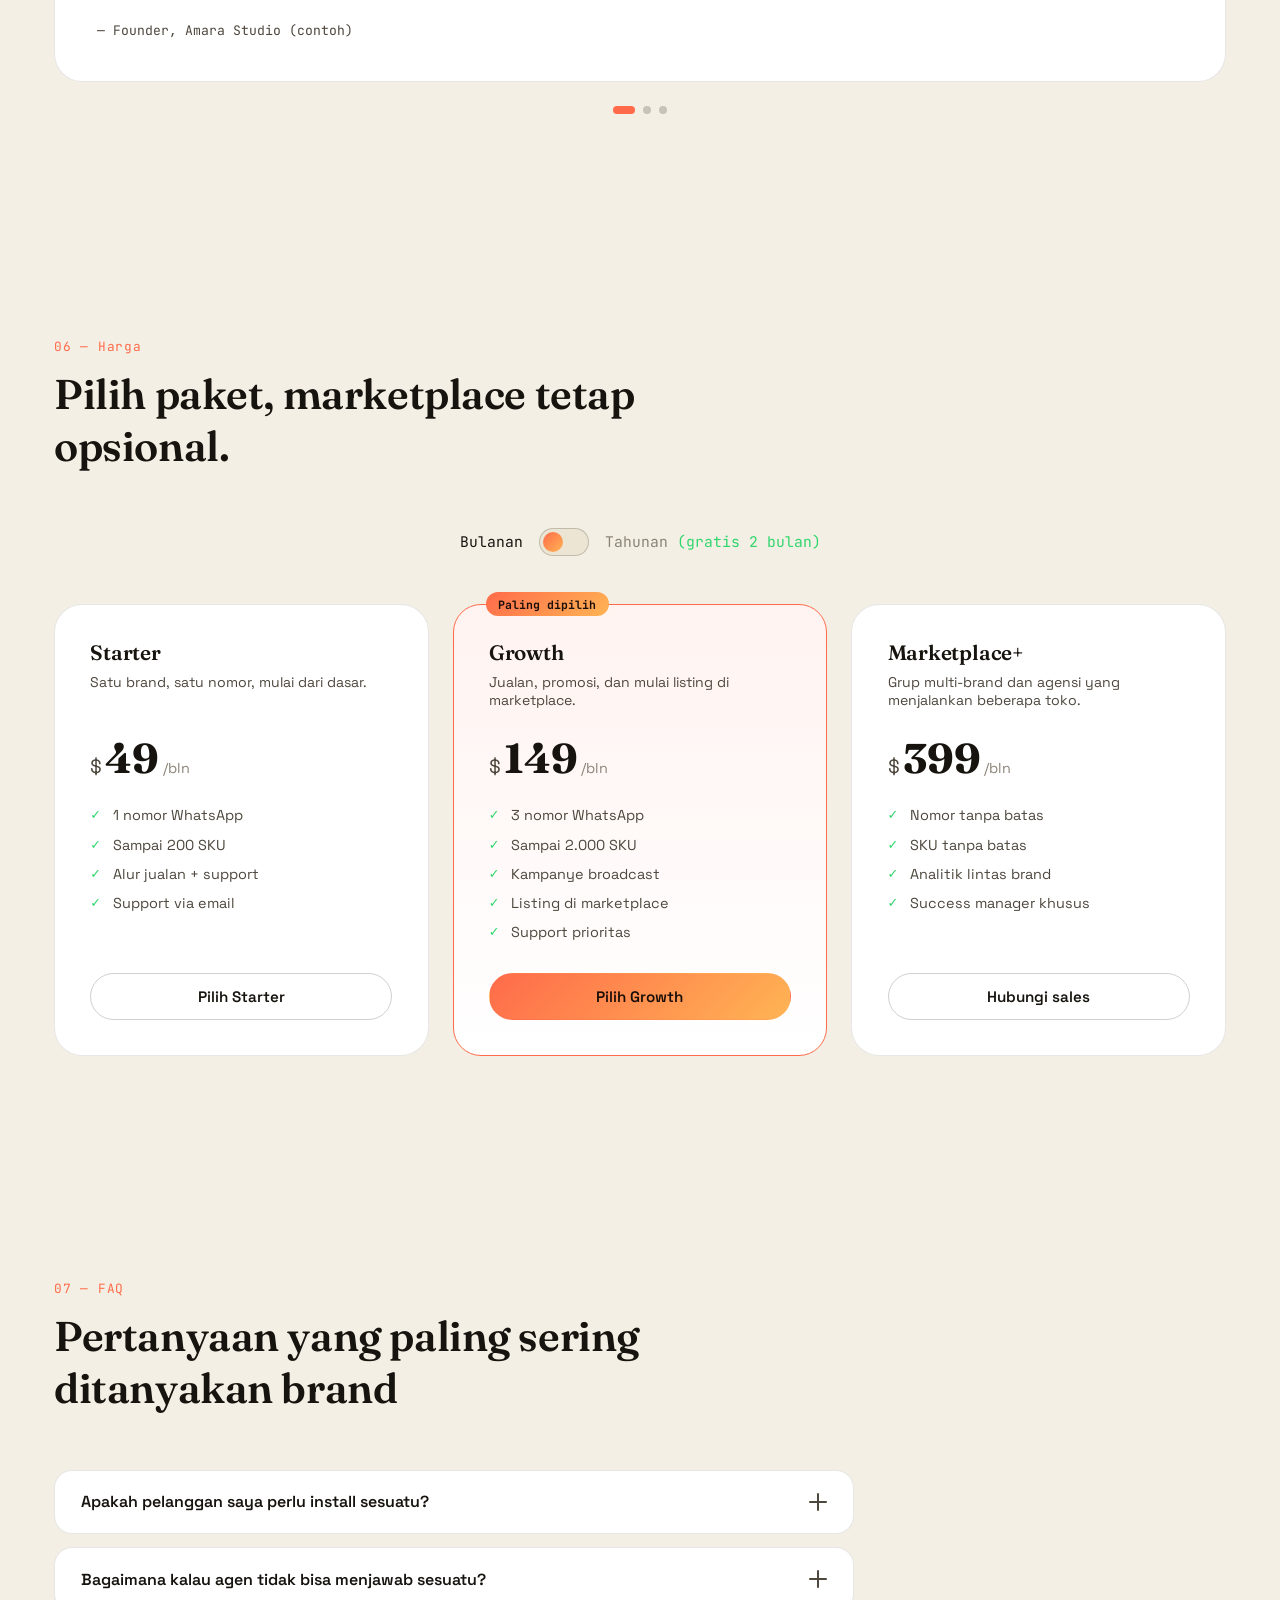
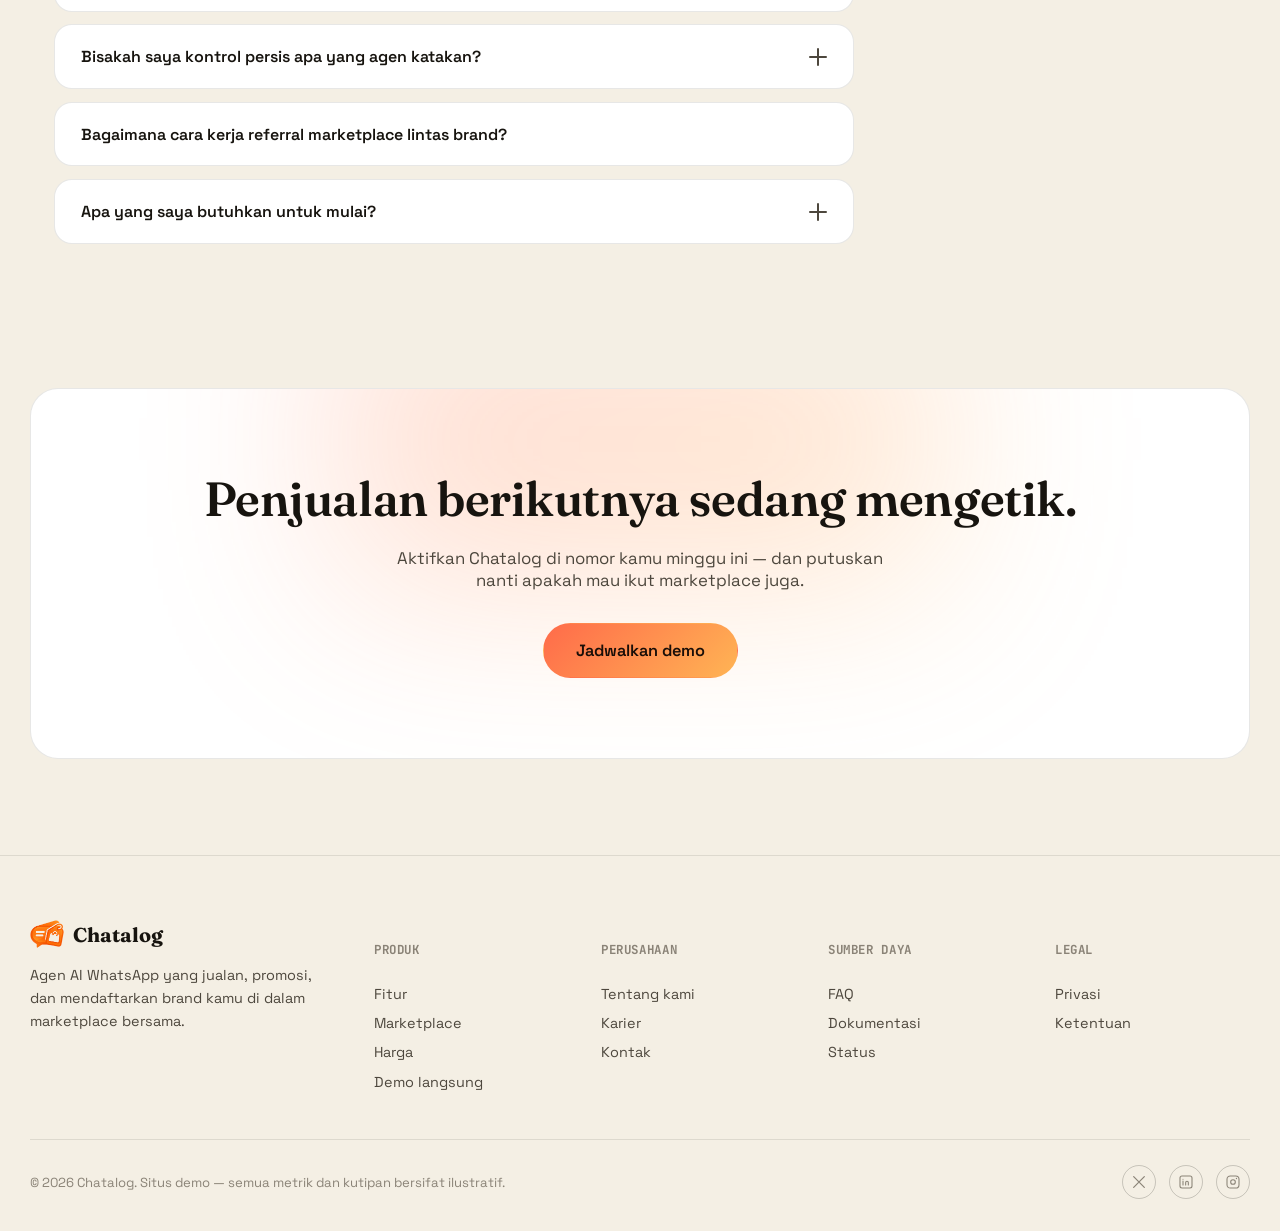
==== commit fe576aef: "Move Login to the far right of the navbar, fix nav overflow Login button now sits after the primary " ====
--- a/index.html
+++ b/index.html
@@ -36,9 +36,9 @@
         <svg class="icon-moon" viewBox="0 0 24 24" fill="none"><path d="M20 14.5A8.5 8.5 0 1 1 9.5 4a7 7 0 0 0 10.5 10.5Z" stroke="currentColor" stroke-width="1.6" stroke-linejoin="round"/></svg>
       </button>
       <a href="en/index.html" class="btn btn-ghost" style="font-family:var(--font-mono);">EN</a>
-      <a href="https://app.chatalog.id/login" class="btn btn-outline">Masuk</a>
       <a href="#demo" class="btn btn-ghost">Coba demo chat</a>
       <a href="#pricing" class="btn btn-solid">Jadwalkan demo</a>
+      <a href="https://app.chatalog.id/login" class="btn btn-outline">Masuk</a>
     </div>
     <button class="hamburger" id="hamburger" aria-label="Buka menu">
       <span></span><span></span><span></span>
@@ -53,8 +53,8 @@
   <a href="#pricing" data-nav>Harga</a>
   <a href="#faq" data-nav>FAQ</a>
   <a href="en/index.html" class="btn btn-outline" style="margin-top:1rem;font-family:var(--font-mono);">English version</a>
+  <a href="#pricing" class="btn btn-solid" style="margin-top:.6rem;">Jadwalkan demo</a>
   <a href="https://app.chatalog.id/login" class="btn btn-outline" style="margin-top:.6rem;">Masuk</a>
-  <a href="#pricing" class="btn btn-solid" style="margin-top:.6rem;">Jadwalkan demo</a>
 </div>
 
 <main id="top">
--- a/styles.css
+++ b/styles.css
@@ -103,20 +103,21 @@
   max-width: 1220px; margin: 0 auto; padding: 0 1.5rem;
   display: flex; align-items: center; justify-content: space-between; gap: 1.5rem;
 }
-.brand { display: flex; align-items: center; gap: .55rem; font-family: var(--font-display); font-size: 1.25rem; font-weight: 700; }
+.brand { display: flex; align-items: center; gap: .55rem; font-family: var(--font-display); font-size: 1.25rem; font-weight: 700; flex-shrink: 0; white-space: nowrap; }
 .brand-mark {
   width: 34px; height: 34px; border-radius: 10px; background: var(--grad-warm);
   display: flex; align-items: center; justify-content: center; color: #1a0e08; font-size: 1.05rem; flex-shrink: 0;
 }
 .brand-mark-img { height: 28px; width: auto; flex-shrink: 0; display: block; }
-.nav-links { display: flex; gap: 2rem; }
-.nav-links a { font-size: .92rem; color: var(--text-dim); position: relative; padding: .3rem 0; }
+.nav-links { display: flex; gap: 1.7rem; flex-shrink: 0; }
+.nav-links a { font-size: .92rem; color: var(--text-dim); position: relative; padding: .3rem 0; white-space: nowrap; }
 .nav-links a:hover { color: var(--text); }
 .nav-links a.active { color: var(--text); }
 .nav-links a.active::after {
   content: ''; position: absolute; left: 0; right: 0; bottom: -2px; height: 2px; background: var(--grad-warm); border-radius: 2px;
 }
-.nav-actions { display: flex; align-items: center; gap: .9rem; }
+.nav-actions { display: flex; align-items: center; gap: .7rem; flex-shrink: 0; }
+.nav-actions .btn { white-space: nowrap; flex-shrink: 0; }
 .theme-toggle {
   width: 38px; height: 38px; border-radius: 50%; border: 1px solid var(--border-strong); background: transparent; color: var(--text);
   display: flex; align-items: center; justify-content: center; transition: background .25s, transform .3s;
@@ -136,7 +137,7 @@
 .mobile-menu.open { transform: translateY(0); }
 .mobile-menu a { font-size: 1.05rem; color: var(--text-dim); }
 
-@media (max-width: 900px) {
+@media (max-width: 1240px) {
   .nav-links, .nav-actions .btn { display: none; }
   .hamburger { display: flex; }
   .mobile-menu { display: flex; }
